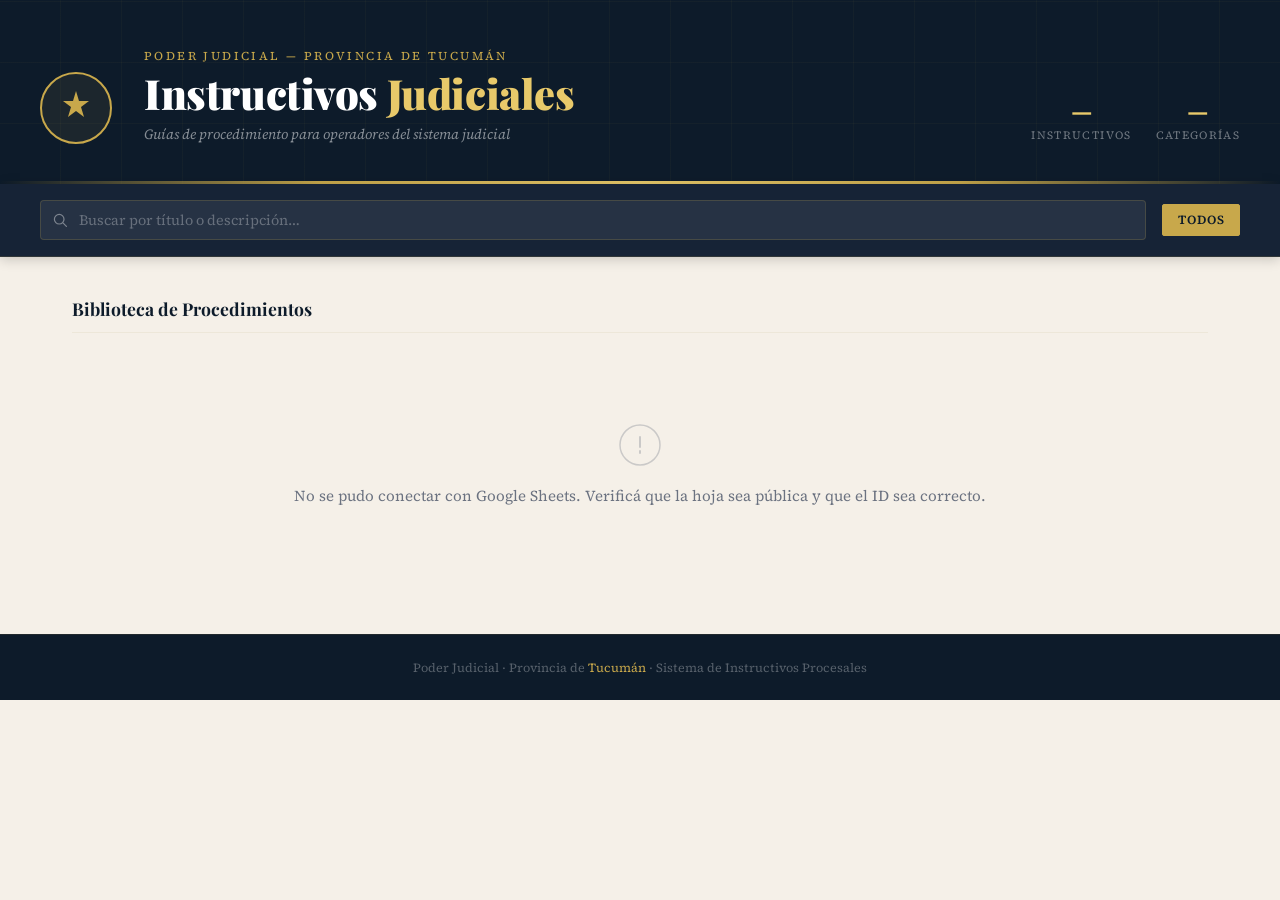
==== index.html @ 32619d35 "Add files via upload" ====
<!DOCTYPE html>
<html lang="es">
<head>
  <meta charset="UTF-8" />
  <meta name="viewport" content="width=device-width, initial-scale=1.0"/>
  <title>Instructivos Judiciales — Tucumán</title>
  <link rel="preconnect" href="https://fonts.googleapis.com">
  <link href="https://fonts.googleapis.com/css2?family=Playfair+Display:wght@700;900&family=Source+Serif+4:ital,opsz,wght@0,8..60,300;0,8..60,400;0,8..60,600;1,8..60,300&display=swap" rel="stylesheet">
  <style>
    /* ═══════════════════════════════════════════
       VARIABLES & RESET
    ═══════════════════════════════════════════ */
    *, *::before, *::after { box-sizing: border-box; margin: 0; padding: 0; }

    :root {
      --navy:    #0d1b2a;
      --navy2:   #162336;
      --navy3:   #1e3050;
      --gold:    #c8a84b;
      --gold2:   #e8c96a;
      --cream:   #f5f0e8;
      --cream2:  #ede7d9;
      --text:    #1a1a2e;
      --muted:   #6b7280;
      --white:   #ffffff;

      --c-judicial: #1a5c8a;
      --c-protocolo: #2d7a4a;
      --c-urgente:  #9b2335;
      --c-admin:    #5a3d8a;
      --c-default:  #4a6080;

      --radius: 4px;
      --shadow: 0 4px 24px rgba(13,27,42,.18);
      --shadow-lg: 0 12px 48px rgba(13,27,42,.30);
    }

    html { scroll-behavior: smooth; }

    body {
      font-family: 'Source Serif 4', Georgia, serif;
      background: var(--cream);
      color: var(--text);
      min-height: 100vh;
      overflow-x: hidden;
    }

    /* ═══════════════════════════════════════════
       HEADER
    ═══════════════════════════════════════════ */
    header {
      background: var(--navy);
      position: relative;
      overflow: hidden;
      padding: 3rem 2rem 2.5rem;
    }

    header::before {
      content: '';
      position: absolute;
      inset: 0;
      background:
        repeating-linear-gradient(
          90deg,
          transparent,
          transparent 60px,
          rgba(200,168,75,.04) 60px,
          rgba(200,168,75,.04) 61px
        ),
        repeating-linear-gradient(
          0deg,
          transparent,
          transparent 60px,
          rgba(200,168,75,.04) 60px,
          rgba(200,168,75,.04) 61px
        );
    }

    header::after {
      content: '';
      position: absolute;
      bottom: 0; left: 0; right: 0;
      height: 3px;
      background: linear-gradient(90deg, transparent, var(--gold), var(--gold2), var(--gold), transparent);
    }

    .header-inner {
      position: relative;
      max-width: 1200px;
      margin: 0 auto;
      display: flex;
      align-items: flex-end;
      gap: 2rem;
      flex-wrap: wrap;
    }

    .header-seal {
      width: 72px; height: 72px;
      border: 2px solid var(--gold);
      border-radius: 50%;
      display: flex; align-items: center; justify-content: center;
      flex-shrink: 0;
      background: rgba(200,168,75,.08);
    }
    .header-seal svg { width: 40px; height: 40px; fill: var(--gold); }

    .header-text { flex: 1; min-width: 240px; }

    .header-eyebrow {
      font-family: 'Source Serif 4', serif;
      font-size: .75rem;
      font-weight: 400;
      letter-spacing: .2em;
      text-transform: uppercase;
      color: var(--gold);
      margin-bottom: .4rem;
    }

    h1 {
      font-family: 'Playfair Display', Georgia, serif;
      font-size: clamp(1.6rem, 4vw, 2.6rem);
      font-weight: 900;
      color: var(--white);
      line-height: 1.1;
      letter-spacing: -.01em;
    }

    h1 span { color: var(--gold2); }

    .header-sub {
      font-size: .88rem;
      color: rgba(255,255,255,.5);
      margin-top: .5rem;
      font-style: italic;
    }

    .header-stats {
      display: flex; gap: 1.5rem; flex-wrap: wrap;
      margin-top: .5rem;
    }

    .stat { text-align: center; }
    .stat-num {
      display: block;
      font-family: 'Playfair Display', serif;
      font-size: 1.5rem;
      font-weight: 700;
      color: var(--gold2);
      line-height: 1;
    }
    .stat-lbl {
      font-size: .7rem;
      letter-spacing: .12em;
      text-transform: uppercase;
      color: rgba(255,255,255,.4);
    }

    /* ═══════════════════════════════════════════
       TOOLBAR
    ═══════════════════════════════════════════ */
    .toolbar {
      background: var(--navy2);
      border-bottom: 1px solid rgba(200,168,75,.15);
      padding: 1rem 2rem;
      position: sticky; top: 0; z-index: 100;
      box-shadow: 0 2px 12px rgba(0,0,0,.2);
    }

    .toolbar-inner {
      max-width: 1200px;
      margin: 0 auto;
      display: flex; gap: 1rem; flex-wrap: wrap; align-items: center;
    }

    .search-wrap {
      position: relative; flex: 1; min-width: 200px;
    }

    .search-wrap input {
      width: 100%;
      background: rgba(255,255,255,.07);
      border: 1px solid rgba(200,168,75,.2);
      border-radius: var(--radius);
      color: var(--white);
      font-family: 'Source Serif 4', serif;
      font-size: .9rem;
      padding: .55rem 1rem .55rem 2.4rem;
      outline: none;
      transition: border-color .2s, background .2s;
    }
    .search-wrap input::placeholder { color: rgba(255,255,255,.3); }
    .search-wrap input:focus {
      border-color: var(--gold);
      background: rgba(255,255,255,.1);
    }

    .search-icon {
      position: absolute; left: .75rem; top: 50%; transform: translateY(-50%);
      width: 16px; height: 16px; opacity: .4;
    }

    .filters { display: flex; gap: .5rem; flex-wrap: wrap; }

    .filter-btn {
      padding: .4rem .9rem;
      border-radius: 2px;
      border: 1px solid rgba(200,168,75,.25);
      background: transparent;
      color: rgba(255,255,255,.55);
      font-family: 'Source Serif 4', serif;
      font-size: .78rem;
      letter-spacing: .08em;
      text-transform: uppercase;
      cursor: pointer;
      transition: all .2s;
    }
    .filter-btn:hover { border-color: var(--gold); color: var(--gold); }
    .filter-btn.active {
      background: var(--gold);
      border-color: var(--gold);
      color: var(--navy);
      font-weight: 600;
    }

    /* ═══════════════════════════════════════════
       MAIN GRID
    ═══════════════════════════════════════════ */
    main {
      max-width: 1200px;
      margin: 0 auto;
      padding: 2.5rem 2rem 4rem;
    }

    .section-header {
      display: flex; align-items: baseline; gap: 1rem;
      margin-bottom: 1.5rem;
      padding-bottom: .75rem;
      border-bottom: 1px solid var(--cream2);
    }

    .section-title {
      font-family: 'Playfair Display', serif;
      font-size: 1.1rem;
      font-weight: 700;
      color: var(--navy);
    }

    .result-count {
      font-size: .8rem;
      color: var(--muted);
      font-style: italic;
    }

    .cards-grid {
      display: grid;
      grid-template-columns: repeat(auto-fill, minmax(300px, 1fr));
      gap: 1.25rem;
    }

    /* ═══════════════════════════════════════════
       CARD
    ═══════════════════════════════════════════ */
    .card {
      background: var(--white);
      border-radius: var(--radius);
      border: 1px solid rgba(0,0,0,.07);
      box-shadow: 0 2px 8px rgba(0,0,0,.05);
      display: flex; flex-direction: column;
      cursor: pointer;
      transition: transform .22s ease, box-shadow .22s ease, border-color .22s;
      animation: cardIn .4s ease both;
      position: relative;
      overflow: hidden;
    }

    .card::before {
      content: '';
      position: absolute;
      top: 0; left: 0; right: 0;
      height: 3px;
      background: var(--cat-color, var(--c-default));
      transform: scaleX(0);
      transform-origin: left;
      transition: transform .3s ease;
    }

    .card:hover { transform: translateY(-3px); box-shadow: var(--shadow); border-color: rgba(0,0,0,.12); }
    .card:hover::before { transform: scaleX(1); }

    @keyframes cardIn {
      from { opacity: 0; transform: translateY(12px); }
      to   { opacity: 1; transform: translateY(0); }
    }

    .card-top {
      padding: 1.25rem 1.25rem .75rem;
      flex: 1;
    }

    .card-meta {
      display: flex; align-items: center; justify-content: space-between;
      margin-bottom: .75rem;
    }

    .badge {
      display: inline-block;
      padding: .2rem .6rem;
      border-radius: 2px;
      font-size: .68rem;
      font-weight: 600;
      letter-spacing: .1em;
      text-transform: uppercase;
      background: var(--cat-color, var(--c-default));
      color: #fff;
    }

    .card-date {
      font-size: .72rem;
      color: var(--muted);
    }

    .card-title {
      font-family: 'Playfair Display', serif;
      font-size: 1.05rem;
      font-weight: 700;
      color: var(--navy);
      line-height: 1.3;
      margin-bottom: .6rem;
    }

    .card-desc {
      font-size: .85rem;
      color: #555;
      line-height: 1.55;
    }

    .card-footer {
      padding: .8rem 1.25rem;
      border-top: 1px solid var(--cream2);
      display: flex; align-items: center; justify-content: space-between;
    }

    .card-cta {
      font-size: .78rem;
      font-weight: 600;
      letter-spacing: .05em;
      color: var(--cat-color, var(--c-default));
      display: flex; align-items: center; gap: .35rem;
    }

    .card-cta svg { width: 13px; height: 13px; transition: transform .2s; }
    .card:hover .card-cta svg { transform: translateX(3px); }

    /* ═══════════════════════════════════════════
       MODAL
    ═══════════════════════════════════════════ */
    .modal-overlay {
      position: fixed; inset: 0; z-index: 1000;
      background: rgba(10,18,28,.75);
      backdrop-filter: blur(4px);
      display: flex; align-items: center; justify-content: center;
      padding: 1rem;
      opacity: 0; pointer-events: none;
      transition: opacity .25s;
    }

    .modal-overlay.open { opacity: 1; pointer-events: all; }

    .modal {
      background: var(--white);
      border-radius: var(--radius);
      max-width: 740px; width: 100%;
      max-height: 90vh;
      display: flex; flex-direction: column;
      box-shadow: var(--shadow-lg);
      transform: translateY(20px) scale(.97);
      transition: transform .3s ease;
      overflow: hidden;
    }

    .modal-overlay.open .modal { transform: translateY(0) scale(1); }

    .modal-header {
      background: var(--navy);
      padding: 1.5rem 1.75rem 1.25rem;
      position: relative;
    }

    .modal-header::after {
      content: '';
      position: absolute;
      bottom: 0; left: 0; right: 0; height: 2px;
      background: linear-gradient(90deg, var(--cat-color, var(--gold)) 0%, transparent 100%);
    }

    .modal-eyebrow {
      display: flex; align-items: center; gap: .75rem; margin-bottom: .7rem;
    }

    .modal-title {
      font-family: 'Playfair Display', serif;
      font-size: clamp(1.1rem, 3vw, 1.5rem);
      font-weight: 900;
      color: var(--white);
      line-height: 1.2;
    }

    .modal-desc {
      font-size: .88rem;
      color: rgba(255,255,255,.6);
      margin-top: .4rem;
      font-style: italic;
    }

    .modal-date-header {
      font-size: .75rem;
      color: rgba(255,255,255,.35);
      margin-top: .5rem;
    }

    .modal-close {
      position: absolute; top: 1rem; right: 1.25rem;
      width: 32px; height: 32px;
      background: rgba(255,255,255,.08);
      border: 1px solid rgba(255,255,255,.15);
      border-radius: 50%;
      cursor: pointer;
      display: flex; align-items: center; justify-content: center;
      color: rgba(255,255,255,.6);
      transition: all .2s;
    }
    .modal-close:hover { background: rgba(255,255,255,.18); color: #fff; }
    .modal-close svg { width: 16px; height: 16px; }

    .modal-body {
      padding: 1.75rem;
      overflow-y: auto;
      flex: 1;
    }

    .manual-label {
      font-size: .72rem;
      letter-spacing: .18em;
      text-transform: uppercase;
      color: var(--muted);
      margin-bottom: 1.25rem;
      display: flex; align-items: center; gap: .5rem;
    }

    .manual-label::after {
      content: '';
      flex: 1; height: 1px;
      background: var(--cream2);
    }

    .manual-content {
      font-size: .92rem;
      line-height: 1.8;
      color: #2a2a2a;
    }

    .manual-content b {
      font-weight: 700;
      color: var(--navy);
      display: inline-block;
      min-width: 70px;
    }

    /* ═══════════════════════════════════════════
       STATES
    ═══════════════════════════════════════════ */
    .state-box {
      text-align: center;
      padding: 4rem 2rem;
      color: var(--muted);
    }

    .state-box svg {
      width: 48px; height: 48px;
      opacity: .3;
      margin-bottom: 1rem;
      display: block;
      margin-inline: auto;
    }

    .state-box p { font-size: .95rem; }

    .loader {
      display: flex; align-items: center; justify-content: center; gap: .75rem;
      padding: 4rem; color: var(--muted); font-style: italic;
    }

    .spinner {
      width: 24px; height: 24px;
      border: 2px solid var(--cream2);
      border-top-color: var(--gold);
      border-radius: 50%;
      animation: spin .7s linear infinite;
    }

    @keyframes spin { to { transform: rotate(360deg); } }

    /* Config banner */
    .config-banner {
      background: #fdf3cd;
      border: 1px solid #f0c040;
      border-radius: var(--radius);
      padding: 1rem 1.5rem;
      margin-bottom: 1.5rem;
      font-size: .88rem;
      line-height: 1.6;
    }
    .config-banner strong { color: #7a5200; }
    .config-banner code {
      background: rgba(0,0,0,.06);
      padding: .1rem .4rem;
      border-radius: 3px;
      font-family: monospace;
      font-size: .83rem;
    }

    /* ═══════════════════════════════════════════
       FOOTER
    ═══════════════════════════════════════════ */
    footer {
      background: var(--navy);
      padding: 1.5rem 2rem;
      text-align: center;
      font-size: .78rem;
      color: rgba(255,255,255,.3);
      border-top: 1px solid rgba(200,168,75,.1);
    }

    footer span { color: var(--gold); }

    /* ═══════════════════════════════════════════
       RESPONSIVE
    ═══════════════════════════════════════════ */
    @media (max-width: 600px) {
      .cards-grid { grid-template-columns: 1fr; }
      .header-seal { width: 52px; height: 52px; }
      .header-stats { gap: 1rem; }
    }
  </style>
</head>
<body>

<!-- ── HEADER ── -->
<header>
  <div class="header-inner">
    <div class="header-seal">
      <svg viewBox="0 0 40 40" xmlns="http://www.w3.org/2000/svg">
        <path d="M20 3 L23 13 L33 13 L25 19 L28 29 L20 23 L12 29 L15 19 L7 13 L17 13 Z"/>
        <circle cx="20" cy="20" r="17" fill="none" stroke-width="1.5"/>
      </svg>
    </div>
    <div class="header-text">
      <div class="header-eyebrow">Poder Judicial — Provincia de Tucumán</div>
      <h1>Instructivos <span>Judiciales</span></h1>
      <div class="header-sub">Guías de procedimiento para operadores del sistema judicial</div>
    </div>
    <div class="header-stats">
      <div class="stat">
        <span class="stat-num" id="stat-total">—</span>
        <span class="stat-lbl">Instructivos</span>
      </div>
      <div class="stat">
        <span class="stat-num" id="stat-cats">—</span>
        <span class="stat-lbl">Categorías</span>
      </div>
    </div>
  </div>
</header>

<!-- ── TOOLBAR ── -->
<div class="toolbar">
  <div class="toolbar-inner">
    <div class="search-wrap">
      <svg class="search-icon" viewBox="0 0 20 20" fill="none" xmlns="http://www.w3.org/2000/svg">
        <circle cx="9" cy="9" r="6" stroke="white" stroke-width="1.5"/>
        <path d="M14 14L18 18" stroke="white" stroke-width="1.5" stroke-linecap="round"/>
      </svg>
      <input id="search-input" type="text" placeholder="Buscar por título o descripción…" autocomplete="off"/>
    </div>
    <div class="filters" id="filters">
      <button class="filter-btn active" data-cat="TODOS">Todos</button>
    </div>
  </div>
</div>

<!-- ── MAIN ── -->
<main>
  <!-- Config notice (hidden once sheet ID is set) -->
  <div class="config-banner" id="config-banner">
    <strong>⚙ Configuración requerida:</strong> Abrí este archivo en un editor y reemplazá
    <code>TU_SHEET_ID_AQUI</code> en la variable <code>SHEET_ID</code> con el ID de tu Google Sheet.
    Luego publicá la hoja: <em>Archivo → Compartir → Publicar en la web → CSV</em>.
    <br><small>Formato de columnas esperado: <strong>Título | Descripción | Categoría | Manual Detallado | Fecha</strong></small>
  </div>

  <div class="section-header">
    <span class="section-title">Biblioteca de Procedimientos</span>
    <span class="result-count" id="result-count"></span>
  </div>

  <div id="cards-container" class="cards-grid">
    <div class="loader"><div class="spinner"></div>Cargando instructivos…</div>
  </div>
</main>

<!-- ── MODAL ── -->
<div class="modal-overlay" id="modal-overlay" role="dialog" aria-modal="true">
  <div class="modal" id="modal">
    <div class="modal-header" id="modal-header">
      <button class="modal-close" id="modal-close" aria-label="Cerrar">
        <svg viewBox="0 0 20 20" fill="currentColor"><path d="M6 6l8 8M14 6l-8 8" stroke="currentColor" stroke-width="1.8" stroke-linecap="round"/></svg>
      </button>
      <div class="modal-eyebrow">
        <span class="badge" id="modal-badge">—</span>
        <span class="modal-date-header" id="modal-date">—</span>
      </div>
      <div class="modal-title" id="modal-title">—</div>
      <div class="modal-desc" id="modal-desc">—</div>
    </div>
    <div class="modal-body">
      <div class="manual-label">Manual de Procedimiento</div>
      <div class="manual-content" id="modal-manual"></div>
    </div>
  </div>
</div>

<!-- ── FOOTER ── -->
<footer>
  Poder Judicial · Provincia de <span>Tucumán</span> · Sistema de Instructivos Procesales
</footer>

<script>
/* ══════════════════════════════════════════════════
   CONFIGURACIÓN — editá solo esta sección
══════════════════════════════════════════════════ */
const CSV_URL = 'https://docs.google.com/spreadsheets/d/e/2PACX-1vQzTpZAzRz0WifSC1qi9FOLTtMlDfcyuG0H6uVZ6_rAkDK3yxzlo_AJbO4jTKoD1aPFYxrlFwynmy5z/pub?output=csv';
/* ══════════════════════════════════════════════════ */

const CAT_COLORS = {
  JUDICIAL:   'var(--c-judicial)',
  PROTOCOLO:  'var(--c-protocolo)',
  URGENTE:    'var(--c-urgente)',
  ADMIN:      'var(--c-admin)',
};

let allData = [];
let activeFilter = 'TODOS';

/* ── Parse CSV ── */
function parseCSV(text) {
  const rows = [];
  const lines = text.split('\n');
  for (const line of lines) {
    if (!line.trim()) continue;
    const cols = [];
    let cur = '', inQuote = false;
    for (let i = 0; i < line.length; i++) {
      const ch = line[i];
      if (ch === '"') {
        if (inQuote && line[i+1] === '"') { cur += '"'; i++; }
        else inQuote = !inQuote;
      } else if (ch === ',' && !inQuote) {
        cols.push(cur.trim()); cur = '';
      } else { cur += ch; }
    }
    cols.push(cur.trim());
    rows.push(cols);
  }
  return rows;
}

/* ── Fetch Google Sheets via CSV publicado ── */
async function fetchSheet() {
  // Intentar con proxy CORS, luego directo
  const proxies = [
    `https://corsproxy.io/?url=${encodeURIComponent(CSV_URL)}`,
    `https://api.allorigins.win/raw?url=${encodeURIComponent(CSV_URL)}`,
    CSV_URL
  ];

  for (const url of proxies) {
    try {
      const res = await fetch(url);
      if (!res.ok) continue;
      const text = await res.text();
      if (!text || text.length < 10) continue;
      const rows = parseCSV(text);
      if (rows.length < 2) continue;
      return rows.slice(1).map(cols => {
        const val = (i) => (cols[i] || '').trim();
        return {
          titulo: val(0),
          desc:   val(1),
          cat:    val(2).toUpperCase(),
          manual: val(3),
          fecha:  val(4),
        };
      }).filter(r => r.titulo);
    } catch (err) {
      console.warn('Proxy falló, intentando siguiente...', url);
    }
  }

  console.error('Error al cargar datos: todos los proxies fallaron');
  return null;
}

/* ── Build category filter buttons ── */
function buildFilters(data) {
  const cats = ['TODOS', ...new Set(data.map(r => r.cat).filter(Boolean).sort())];
  const container = document.getElementById('filters');
  container.innerHTML = '';
  cats.forEach(cat => {
    const btn = document.createElement('button');
    btn.className = 'filter-btn' + (cat === 'TODOS' ? ' active' : '');
    btn.dataset.cat = cat;
    btn.textContent = cat === 'TODOS' ? 'Todos' : cat;
    if (cat !== 'TODOS' && CAT_COLORS[cat]) {
      btn.style.setProperty('--cat-btn', CAT_COLORS[cat]);
    }
    btn.addEventListener('click', () => setFilter(cat));
    container.appendChild(btn);
  });
  // Stats
  document.getElementById('stat-total').textContent = data.length;
  document.getElementById('stat-cats').textContent  = cats.length - 1;
}

/* ── Filter logic ── */
function setFilter(cat) {
  activeFilter = cat;
  document.querySelectorAll('.filter-btn').forEach(b => b.classList.toggle('active', b.dataset.cat === cat));
  renderCards();
}

/* ── Card rendering ── */
function renderCards() {
  const query = document.getElementById('search-input').value.toLowerCase();
  const container = document.getElementById('cards-container');

  let filtered = allData.filter(r => {
    const matchCat = activeFilter === 'TODOS' || r.cat === activeFilter;
    const matchQ   = !query ||
      r.titulo.toLowerCase().includes(query) ||
      r.desc.toLowerCase().includes(query);
    return matchCat && matchQ;
  });

  document.getElementById('result-count').textContent =
    filtered.length === allData.length
      ? `${allData.length} instructivos`
      : `${filtered.length} de ${allData.length} instructivos`;

  if (!filtered.length) {
    container.innerHTML = `
      <div class="state-box" style="grid-column:1/-1">
        <svg viewBox="0 0 48 48" fill="none"><circle cx="24" cy="24" r="20" stroke="currentColor" stroke-width="1.5"/><path d="M16 24h16M24 16v16" stroke="currentColor" stroke-width="1.5" stroke-linecap="round" transform="rotate(45 24 24)"/></svg>
        <p>No se encontraron instructivos para esta búsqueda.</p>
      </div>`;
    return;
  }

  container.innerHTML = '';
  filtered.forEach((r, i) => {
    const color = CAT_COLORS[r.cat] || 'var(--c-default)';
    const card  = document.createElement('article');
    card.className = 'card';
    card.style.setProperty('--cat-color', color);
    card.style.animationDelay = `${i * 40}ms`;
    card.innerHTML = `
      <div class="card-top">
        <div class="card-meta">
          <span class="badge" style="background:${color}">${r.cat || 'GENERAL'}</span>
          <span class="card-date">${r.fecha || ''}</span>
        </div>
        <div class="card-title">${r.titulo}</div>
        <div class="card-desc">${r.desc}</div>
      </div>
      <div class="card-footer">
        <span class="card-cta" style="color:${color}">
          Ver procedimiento
          <svg viewBox="0 0 16 16" fill="none"><path d="M3 8h10M9 4l4 4-4 4" stroke="currentColor" stroke-width="1.5" stroke-linecap="round" stroke-linejoin="round"/></svg>
        </span>
      </div>`;
    card.addEventListener('click', () => openModal(r));
    container.appendChild(card);
  });
}

/* ── Modal ── */
function openModal(r) {
  const color = CAT_COLORS[r.cat] || 'var(--c-default)';
  document.getElementById('modal-badge').textContent  = r.cat || 'GENERAL';
  document.getElementById('modal-badge').style.background = color;
  document.getElementById('modal-date').textContent   = r.fecha || '';
  document.getElementById('modal-title').textContent  = r.titulo;
  document.getElementById('modal-desc').textContent   = r.desc;
  document.getElementById('modal-manual').innerHTML   = r.manual || '<em>Sin contenido disponible.</em>';
  document.getElementById('modal-header').style.setProperty('--cat-color', color);
  document.getElementById('modal-overlay').classList.add('open');
  document.body.style.overflow = 'hidden';
}

function closeModal() {
  document.getElementById('modal-overlay').classList.remove('open');
  document.body.style.overflow = '';
}

document.getElementById('modal-close').addEventListener('click', closeModal);
document.getElementById('modal-overlay').addEventListener('click', e => {
  if (e.target === document.getElementById('modal-overlay')) closeModal();
});
document.addEventListener('keydown', e => { if (e.key === 'Escape') closeModal(); });

/* ── Search ── */
document.getElementById('search-input').addEventListener('input', renderCards);

/* ── DEMO DATA (se usa cuando SHEET_ID no está configurado) ── */
const DEMO_DATA = [
  {
    titulo: 'Presentación de Escrito Judicial',
    desc: 'Procedimiento para la presentación formal de escritos ante Mesa de Entradas.',
    cat: 'JUDICIAL',
    manual: '<b>Paso 1:</b> Identificar el expediente y juzgado de destino.<br><b>Paso 2:</b> Ingresar a la Mesa de Entradas del fuero correspondiente.<br><b>Paso 3:</b> Presentar el escrito con carátula y copias para cada parte.<br><b>Paso 4:</b> Solicitar sello de recepción con fecha y hora.<br><b>Paso 5:</b> Conservar el cargo sellado como constancia de presentación.<br>',
    fecha: '14/05/2025'
  },
  {
    titulo: 'Protocolo de Notificación Electrónica',
    desc: 'Pasos para notificar a las partes mediante el sistema de notificaciones electrónicas.',
    cat: 'PROTOCOLO',
    manual: '<b>Paso 1:</b> Acceder al Sistema de Gestión Judicial con usuario y contraseña.<br><b>Paso 2:</b> Ubicar el expediente en el módulo de notificaciones.<br><b>Paso 3:</b> Redactar el texto de la cédula electrónica.<br><b>Paso 4:</b> Verificar el domicilio electrónico registrado del destinatario.<br><b>Paso 5:</b> Confirmar el envío y registrar el número de notificación generado.<br>',
    fecha: '10/05/2025'
  },
  {
    titulo: 'Medida Cautelar Urgente',
    desc: 'Trámite para la solicitud de medidas cautelares en casos de urgencia comprobada.',
    cat: 'URGENTE',
    manual: '<b>Paso 1:</b> Acreditar sumariamente la verosimilitud del derecho (fumus boni iuris).<br><b>Paso 2:</b> Demostrar el peligro en la demora (periculum in mora).<br><b>Paso 3:</b> Ofrecer contracautela si el juez lo requiere.<br><b>Paso 4:</b> Presentar el escrito en guardia judicial fuera del horario hábil si corresponde.<br><b>Paso 5:</b> Esperar resolución y notificar de forma inmediata a la parte contraria si el juez lo ordena.<br>',
    fecha: '12/05/2025'
  },
  {
    titulo: 'Pedido de Desglose Documental',
    desc: 'Procedimiento administrativo para retirar documentos originales incorporados al expediente.',
    cat: 'ADMIN',
    manual: '<b>Paso 1:</b> Verificar que el documento a desglosar no sea prueba esencial del proceso.<br><b>Paso 2:</b> Presentar escrito solicitando el desglose con justificación fundada.<br><b>Paso 3:</b> Aguardar resolución judicial autorizando el retiro.<br><b>Paso 4:</b> Sustituir el original por copia certificada con constancia de desglose.<br><b>Paso 5:</b> Firmar el libro de desglose en Mesa de Entradas al momento del retiro.<br>',
    fecha: '08/05/2025'
  },
  {
    titulo: 'Apertura de Etapa Probatoria',
    desc: 'Requisitos y pasos para la apertura formal del período de prueba en juicio ordinario.',
    cat: 'JUDICIAL',
    manual: '<b>Paso 1:</b> Verificar que se hayan trabado todas las relaciones procesales.<br><b>Paso 2:</b> Presentar escrito solicitando apertura a prueba dentro del plazo legal.<br><b>Paso 3:</b> Ofrecer todos los medios probatorios con indicación de pertinencia.<br><b>Paso 4:</b> Aguardar proveído judicial que recepcione la prueba admitida.<br><b>Paso 5:</b> Diligenciar los oficios y cédulas para producción de prueba en el plazo acordado.<br>',
    fecha: '05/05/2025'
  },
  {
    titulo: 'Certificación de Expediente',
    desc: 'Trámite para obtener certificaciones sobre el estado o contenido de expedientes judiciales.',
    cat: 'ADMIN',
    manual: '<b>Paso 1:</b> Presentar escrito solicitando la certificación indicando fojas y datos del expediente.<br><b>Paso 2:</b> Abonar tasa judicial si corresponde según el fuero.<br><b>Paso 3:</b> Aguardar el plazo establecido para confección por parte del actuario.<br><b>Paso 4:</b> Retirar la certificación en Mesa de Entradas firmando el libro de retiro.<br>',
    fecha: '01/05/2025'
  },
];

/* ── Init ── */
async function init() {
  const container = document.getElementById('cards-container');

  // demo disabled

  // Hide config banner once configured
  document.getElementById('config-banner').style.display = 'none';

  const data = await fetchSheet();
  if (!data) {
    container.innerHTML = `
      <div class="state-box" style="grid-column:1/-1">
        <svg viewBox="0 0 48 48" fill="none"><circle cx="24" cy="24" r="20" stroke="currentColor" stroke-width="1.5"/><path d="M24 16v10M24 30v2" stroke="currentColor" stroke-width="2" stroke-linecap="round"/></svg>
        <p>No se pudo conectar con Google Sheets. Verificá que la hoja sea pública y que el ID sea correcto.</p>
      </div>`;
    return;
  }

  allData = data;
  buildFilters(allData);
  renderCards();
}

init();
</script>
</body>
</html>
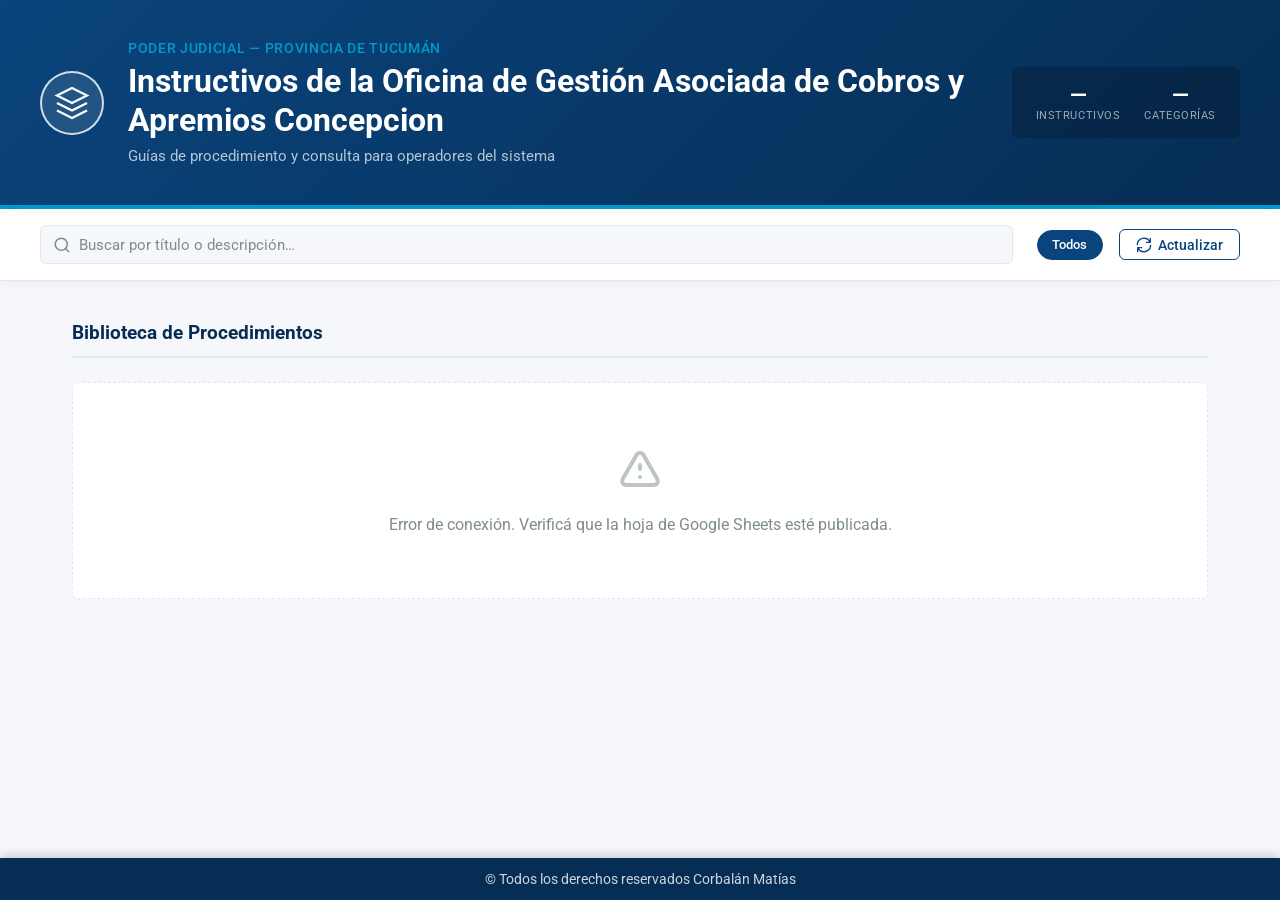
==== commit 561a90da: "Update index.html Nuevo diseño" ====
--- a/index.html
+++ b/index.html
@@ -3,224 +3,212 @@
 <head>
   <meta charset="UTF-8" />
   <meta name="viewport" content="width=device-width, initial-scale=1.0"/>
-  <title>Instructivos Judiciales — Tucumán</title>
+  <title>Instructivos de la Oficina de Gestión Asociada de Cobros y Apremios Concepcion</title>
   <link rel="preconnect" href="https://fonts.googleapis.com">
-  <link href="https://fonts.googleapis.com/css2?family=Playfair+Display:wght@700;900&family=Source+Serif+4:ital,opsz,wght@0,8..60,300;0,8..60,400;0,8..60,600;1,8..60,300&display=swap" rel="stylesheet">
+  <link href="https://fonts.googleapis.com/css2?family=Roboto:wght@400;500;700;900&display=swap" rel="stylesheet">
   <style>
     /* ═══════════════════════════════════════════
-       VARIABLES & RESET
+       VARIABLES & RESET (ESTILO INSTITUCIONAL)
     ═══════════════════════════════════════════ */
     *, *::before, *::after { box-sizing: border-box; margin: 0; padding: 0; }
 
     :root {
-      --navy:    #0d1b2a;
-      --navy2:   #162336;
-      --navy3:   #1e3050;
-      --gold:    #c8a84b;
-      --gold2:   #e8c96a;
-      --cream:   #f5f0e8;
-      --cream2:  #ede7d9;
-      --text:    #1a1a2e;
-      --muted:   #6b7280;
-      --white:   #ffffff;
-
-      --c-judicial: #1a5c8a;
-      --c-protocolo: #2d7a4a;
-      --c-urgente:  #9b2335;
-      --c-admin:    #5a3d8a;
-      --c-default:  #4a6080;
-
-      --radius: 4px;
-      --shadow: 0 4px 24px rgba(13,27,42,.18);
-      --shadow-lg: 0 12px 48px rgba(13,27,42,.30);
+      --primary:    #0a447c; /* Azul institucional Tucumán */
+      --primary-dark:#062d54;
+      --accent:     #0099cc; /* Celeste de resalte */
+      --bg-body:    #f5f7fa;
+      --surface:    #ffffff;
+      --text:       #2c3e50;
+      --muted:      #7f8c8d;
+      --border:     #e2e8f0;
+
+      --c-judicial: #0d47a1;
+      --c-protocolo: #2e7d32;
+      --c-urgente:  #c62828;
+      --c-admin:    #6a1b9a;
+      --c-default:  #455a64;
+
+      --radius: 6px;
+      --shadow: 0 2px 10px rgba(0,0,0,0.08);
+      --shadow-lg: 0 10px 30px rgba(0,0,0,0.15);
     }
 
     html { scroll-behavior: smooth; }
 
     body {
-      font-family: 'Source Serif 4', Georgia, serif;
-      background: var(--cream);
+      font-family: 'Roboto', Arial, sans-serif;
+      background: var(--bg-body);
       color: var(--text);
       min-height: 100vh;
       overflow-x: hidden;
+      padding-bottom: 70px; /* Espacio para el footer fijo */
     }
 
     /* ═══════════════════════════════════════════
        HEADER
     ═══════════════════════════════════════════ */
     header {
-      background: var(--navy);
-      position: relative;
-      overflow: hidden;
-      padding: 3rem 2rem 2.5rem;
-    }
-
-    header::before {
-      content: '';
-      position: absolute;
-      inset: 0;
-      background:
-        repeating-linear-gradient(
-          90deg,
-          transparent,
-          transparent 60px,
-          rgba(200,168,75,.04) 60px,
-          rgba(200,168,75,.04) 61px
-        ),
-        repeating-linear-gradient(
-          0deg,
-          transparent,
-          transparent 60px,
-          rgba(200,168,75,.04) 60px,
-          rgba(200,168,75,.04) 61px
-        );
-    }
-
-    header::after {
-      content: '';
-      position: absolute;
-      bottom: 0; left: 0; right: 0;
-      height: 3px;
-      background: linear-gradient(90deg, transparent, var(--gold), var(--gold2), var(--gold), transparent);
+      background: linear-gradient(135deg, var(--primary) 0%, var(--primary-dark) 100%);
+      border-bottom: 4px solid var(--accent);
+      padding: 2.5rem 2rem;
+      color: #fff;
     }
 
     .header-inner {
-      position: relative;
       max-width: 1200px;
       margin: 0 auto;
       display: flex;
-      align-items: flex-end;
-      gap: 2rem;
+      align-items: center;
+      gap: 1.5rem;
       flex-wrap: wrap;
     }
 
     .header-seal {
-      width: 72px; height: 72px;
-      border: 2px solid var(--gold);
+      width: 64px; height: 64px;
+      border: 2px solid rgba(255,255,255,0.8);
       border-radius: 50%;
       display: flex; align-items: center; justify-content: center;
       flex-shrink: 0;
-      background: rgba(200,168,75,.08);
-    }
-    .header-seal svg { width: 40px; height: 40px; fill: var(--gold); }
-
-    .header-text { flex: 1; min-width: 240px; }
+      background: rgba(255,255,255,0.1);
+    }
+    .header-seal svg { width: 36px; height: 36px; fill: none; stroke: #fff; stroke-width: 1.5; }
+
+    .header-text { flex: 1; min-width: 280px; }
 
     .header-eyebrow {
-      font-family: 'Source Serif 4', serif;
-      font-size: .75rem;
-      font-weight: 400;
-      letter-spacing: .2em;
+      font-size: .85rem;
+      font-weight: 500;
+      letter-spacing: .05em;
       text-transform: uppercase;
-      color: var(--gold);
+      color: var(--accent);
       margin-bottom: .4rem;
     }
 
     h1 {
-      font-family: 'Playfair Display', Georgia, serif;
-      font-size: clamp(1.6rem, 4vw, 2.6rem);
-      font-weight: 900;
-      color: var(--white);
-      line-height: 1.1;
-      letter-spacing: -.01em;
-    }
-
-    h1 span { color: var(--gold2); }
+      font-size: clamp(1.4rem, 3vw, 2rem);
+      font-weight: 700;
+      line-height: 1.2;
+    }
 
     .header-sub {
-      font-size: .88rem;
-      color: rgba(255,255,255,.5);
+      font-size: .95rem;
+      color: rgba(255,255,255,.7);
       margin-top: .5rem;
-      font-style: italic;
     }
 
     .header-stats {
       display: flex; gap: 1.5rem; flex-wrap: wrap;
-      margin-top: .5rem;
+      background: rgba(0,0,0,0.2);
+      padding: 1rem 1.5rem;
+      border-radius: var(--radius);
     }
 
     .stat { text-align: center; }
     .stat-num {
       display: block;
-      font-family: 'Playfair Display', serif;
-      font-size: 1.5rem;
+      font-size: 1.4rem;
       font-weight: 700;
-      color: var(--gold2);
+      color: #fff;
       line-height: 1;
     }
     .stat-lbl {
       font-size: .7rem;
-      letter-spacing: .12em;
+      letter-spacing: .05em;
       text-transform: uppercase;
-      color: rgba(255,255,255,.4);
+      color: rgba(255,255,255,.6);
+      margin-top: 4px;
+      display: block;
     }
 
     /* ═══════════════════════════════════════════
        TOOLBAR
     ═══════════════════════════════════════════ */
     .toolbar {
-      background: var(--navy2);
-      border-bottom: 1px solid rgba(200,168,75,.15);
+      background: var(--surface);
+      border-bottom: 1px solid var(--border);
       padding: 1rem 2rem;
       position: sticky; top: 0; z-index: 100;
-      box-shadow: 0 2px 12px rgba(0,0,0,.2);
+      box-shadow: 0 2px 10px rgba(0,0,0,.05);
     }
 
     .toolbar-inner {
       max-width: 1200px;
       margin: 0 auto;
-      display: flex; gap: 1rem; flex-wrap: wrap; align-items: center;
+      display: flex; gap: 1.5rem; flex-wrap: wrap; align-items: center; justify-content: space-between;
     }
 
     .search-wrap {
-      position: relative; flex: 1; min-width: 200px;
+      position: relative; flex: 1 1 300px;
     }
 
     .search-wrap input {
       width: 100%;
-      background: rgba(255,255,255,.07);
-      border: 1px solid rgba(200,168,75,.2);
+      background: var(--bg-body);
+      border: 1px solid var(--border);
       border-radius: var(--radius);
-      color: var(--white);
-      font-family: 'Source Serif 4', serif;
-      font-size: .9rem;
-      padding: .55rem 1rem .55rem 2.4rem;
+      color: var(--text);
+      font-family: 'Roboto', sans-serif;
+      font-size: .95rem;
+      padding: .6rem 1rem .6rem 2.4rem;
       outline: none;
-      transition: border-color .2s, background .2s;
-    }
-    .search-wrap input::placeholder { color: rgba(255,255,255,.3); }
+      transition: all .2s;
+    }
+    .search-wrap input::placeholder { color: var(--muted); }
     .search-wrap input:focus {
-      border-color: var(--gold);
-      background: rgba(255,255,255,.1);
+      border-color: var(--primary);
+      background: var(--surface);
+      box-shadow: 0 0 0 3px rgba(10, 68, 124, 0.1);
     }
 
     .search-icon {
-      position: absolute; left: .75rem; top: 50%; transform: translateY(-50%);
-      width: 16px; height: 16px; opacity: .4;
+      position: absolute; left: .8rem; top: 50%; transform: translateY(-50%);
+      width: 18px; height: 18px; stroke: var(--muted);
+    }
+
+    .toolbar-actions {
+      display: flex; gap: 1rem; align-items: center; flex-wrap: wrap;
     }
 
     .filters { display: flex; gap: .5rem; flex-wrap: wrap; }
 
     .filter-btn {
       padding: .4rem .9rem;
-      border-radius: 2px;
-      border: 1px solid rgba(200,168,75,.25);
-      background: transparent;
-      color: rgba(255,255,255,.55);
-      font-family: 'Source Serif 4', serif;
-      font-size: .78rem;
-      letter-spacing: .08em;
-      text-transform: uppercase;
+      border-radius: 20px;
+      border: 1px solid var(--border);
+      background: var(--surface);
+      color: var(--muted);
+      font-family: inherit;
+      font-size: .8rem;
+      font-weight: 500;
       cursor: pointer;
       transition: all .2s;
     }
-    .filter-btn:hover { border-color: var(--gold); color: var(--gold); }
+    .filter-btn:hover { border-color: var(--primary); color: var(--primary); }
     .filter-btn.active {
-      background: var(--gold);
-      border-color: var(--gold);
-      color: var(--navy);
-      font-weight: 600;
-    }
+      background: var(--primary);
+      border-color: var(--primary);
+      color: #fff;
+    }
+
+    .btn-update {
+      display: flex; align-items: center; gap: .4rem;
+      background: var(--surface);
+      color: var(--primary);
+      border: 1px solid var(--primary);
+      padding: .4rem 1rem;
+      border-radius: var(--radius);
+      font-family: inherit;
+      font-size: .85rem;
+      font-weight: 500;
+      cursor: pointer;
+      transition: all .2s;
+    }
+    .btn-update:hover {
+      background: var(--primary);
+      color: #fff;
+    }
+    .btn-update svg { width: 16px; height: 16px; stroke-width: 2; stroke: currentColor; fill: none; stroke-linecap: round; stroke-linejoin: round; }
+    .btn-update.updating svg { animation: spin 1s linear infinite; }
 
     /* ═══════════════════════════════════════════
        MAIN GRID
@@ -228,135 +216,124 @@
     main {
       max-width: 1200px;
       margin: 0 auto;
-      padding: 2.5rem 2rem 4rem;
+      padding: 2.5rem 2rem;
     }
 
     .section-header {
-      display: flex; align-items: baseline; gap: 1rem;
+      display: flex; align-items: baseline; justify-content: space-between;
       margin-bottom: 1.5rem;
       padding-bottom: .75rem;
-      border-bottom: 1px solid var(--cream2);
+      border-bottom: 2px solid var(--border);
     }
 
     .section-title {
-      font-family: 'Playfair Display', serif;
-      font-size: 1.1rem;
+      font-size: 1.2rem;
       font-weight: 700;
-      color: var(--navy);
+      color: var(--primary-dark);
     }
 
     .result-count {
-      font-size: .8rem;
+      font-size: .85rem;
       color: var(--muted);
-      font-style: italic;
     }
 
     .cards-grid {
       display: grid;
-      grid-template-columns: repeat(auto-fill, minmax(300px, 1fr));
-      gap: 1.25rem;
+      grid-template-columns: repeat(auto-fill, minmax(320px, 1fr));
+      gap: 1.5rem;
     }
 
     /* ═══════════════════════════════════════════
        CARD
     ═══════════════════════════════════════════ */
     .card {
-      background: var(--white);
+      background: var(--surface);
       border-radius: var(--radius);
-      border: 1px solid rgba(0,0,0,.07);
-      box-shadow: 0 2px 8px rgba(0,0,0,.05);
+      border: 1px solid var(--border);
+      box-shadow: var(--shadow);
       display: flex; flex-direction: column;
       cursor: pointer;
-      transition: transform .22s ease, box-shadow .22s ease, border-color .22s;
+      transition: transform .2s ease, box-shadow .2s ease;
       animation: cardIn .4s ease both;
-      position: relative;
       overflow: hidden;
     }
 
-    .card::before {
-      content: '';
-      position: absolute;
-      top: 0; left: 0; right: 0;
-      height: 3px;
+    .card:hover { transform: translateY(-4px); box-shadow: var(--shadow-lg); }
+
+    .card-top-border {
+      height: 4px;
       background: var(--cat-color, var(--c-default));
-      transform: scaleX(0);
-      transform-origin: left;
-      transition: transform .3s ease;
-    }
-
-    .card:hover { transform: translateY(-3px); box-shadow: var(--shadow); border-color: rgba(0,0,0,.12); }
-    .card:hover::before { transform: scaleX(1); }
+      width: 100%;
+    }
 
     @keyframes cardIn {
       from { opacity: 0; transform: translateY(12px); }
       to   { opacity: 1; transform: translateY(0); }
     }
 
-    .card-top {
-      padding: 1.25rem 1.25rem .75rem;
+    .card-content {
+      padding: 1.5rem;
       flex: 1;
     }
 
     .card-meta {
       display: flex; align-items: center; justify-content: space-between;
-      margin-bottom: .75rem;
+      margin-bottom: 1rem;
     }
 
     .badge {
       display: inline-block;
-      padding: .2rem .6rem;
-      border-radius: 2px;
-      font-size: .68rem;
-      font-weight: 600;
-      letter-spacing: .1em;
-      text-transform: uppercase;
+      padding: .25rem .6rem;
+      border-radius: 4px;
+      font-size: .7rem;
+      font-weight: 700;
+      letter-spacing: .05em;
       background: var(--cat-color, var(--c-default));
       color: #fff;
     }
 
     .card-date {
-      font-size: .72rem;
+      font-size: .8rem;
       color: var(--muted);
     }
 
     .card-title {
-      font-family: 'Playfair Display', serif;
-      font-size: 1.05rem;
+      font-size: 1.1rem;
       font-weight: 700;
-      color: var(--navy);
-      line-height: 1.3;
-      margin-bottom: .6rem;
+      color: var(--text);
+      line-height: 1.4;
+      margin-bottom: .75rem;
     }
 
     .card-desc {
+      font-size: .9rem;
+      color: var(--muted);
+      line-height: 1.5;
+    }
+
+    .card-footer {
+      padding: 1rem 1.5rem;
+      background: rgba(0,0,0,0.02);
+      border-top: 1px solid var(--border);
+      display: flex; align-items: center; justify-content: space-between;
+    }
+
+    .card-cta {
       font-size: .85rem;
-      color: #555;
-      line-height: 1.55;
-    }
-
-    .card-footer {
-      padding: .8rem 1.25rem;
-      border-top: 1px solid var(--cream2);
-      display: flex; align-items: center; justify-content: space-between;
-    }
-
-    .card-cta {
-      font-size: .78rem;
-      font-weight: 600;
-      letter-spacing: .05em;
-      color: var(--cat-color, var(--c-default));
-      display: flex; align-items: center; gap: .35rem;
-    }
-
-    .card-cta svg { width: 13px; height: 13px; transition: transform .2s; }
-    .card:hover .card-cta svg { transform: translateX(3px); }
+      font-weight: 500;
+      color: var(--primary);
+      display: flex; align-items: center; gap: .5rem;
+    }
+
+    .card-cta svg { width: 16px; height: 16px; transition: transform .2s; }
+    .card:hover .card-cta svg { transform: translateX(4px); }
 
     /* ═══════════════════════════════════════════
        MODAL
     ═══════════════════════════════════════════ */
     .modal-overlay {
       position: fixed; inset: 0; z-index: 1000;
-      background: rgba(10,18,28,.75);
+      background: rgba(10,30,50,.8);
       backdrop-filter: blur(4px);
       display: flex; align-items: center; justify-content: center;
       padding: 1rem;
@@ -367,13 +344,13 @@
     .modal-overlay.open { opacity: 1; pointer-events: all; }
 
     .modal {
-      background: var(--white);
+      background: var(--surface);
       border-radius: var(--radius);
-      max-width: 740px; width: 100%;
+      max-width: 800px; width: 100%;
       max-height: 90vh;
       display: flex; flex-direction: column;
       box-shadow: var(--shadow-lg);
-      transform: translateY(20px) scale(.97);
+      transform: translateY(20px) scale(.98);
       transition: transform .3s ease;
       overflow: hidden;
     }
@@ -381,183 +358,133 @@
     .modal-overlay.open .modal { transform: translateY(0) scale(1); }
 
     .modal-header {
-      background: var(--navy);
-      padding: 1.5rem 1.75rem 1.25rem;
+      background: var(--bg-body);
+      border-bottom: 1px solid var(--border);
+      padding: 1.5rem 2rem;
       position: relative;
     }
 
-    .modal-header::after {
-      content: '';
-      position: absolute;
-      bottom: 0; left: 0; right: 0; height: 2px;
-      background: linear-gradient(90deg, var(--cat-color, var(--gold)) 0%, transparent 100%);
-    }
-
     .modal-eyebrow {
-      display: flex; align-items: center; gap: .75rem; margin-bottom: .7rem;
+      display: flex; align-items: center; gap: 1rem; margin-bottom: .75rem;
     }
 
     .modal-title {
-      font-family: 'Playfair Display', serif;
-      font-size: clamp(1.1rem, 3vw, 1.5rem);
-      font-weight: 900;
-      color: var(--white);
-      line-height: 1.2;
+      font-size: 1.4rem;
+      font-weight: 700;
+      color: var(--primary-dark);
+      line-height: 1.3;
     }
 
     .modal-desc {
-      font-size: .88rem;
-      color: rgba(255,255,255,.6);
-      margin-top: .4rem;
-      font-style: italic;
+      font-size: .95rem;
+      color: var(--muted);
+      margin-top: .5rem;
     }
 
     .modal-date-header {
-      font-size: .75rem;
-      color: rgba(255,255,255,.35);
-      margin-top: .5rem;
+      font-size: .85rem;
+      color: var(--muted);
     }
 
     .modal-close {
-      position: absolute; top: 1rem; right: 1.25rem;
+      position: absolute; top: 1.5rem; right: 1.5rem;
       width: 32px; height: 32px;
-      background: rgba(255,255,255,.08);
-      border: 1px solid rgba(255,255,255,.15);
-      border-radius: 50%;
+      background: transparent;
+      border: none;
       cursor: pointer;
       display: flex; align-items: center; justify-content: center;
-      color: rgba(255,255,255,.6);
-      transition: all .2s;
-    }
-    .modal-close:hover { background: rgba(255,255,255,.18); color: #fff; }
-    .modal-close svg { width: 16px; height: 16px; }
+      color: var(--muted);
+      transition: color .2s;
+    }
+    .modal-close:hover { color: var(--primary-dark); }
+    .modal-close svg { width: 24px; height: 24px; }
 
     .modal-body {
-      padding: 1.75rem;
+      padding: 2rem;
       overflow-y: auto;
       flex: 1;
     }
 
     .manual-label {
-      font-size: .72rem;
-      letter-spacing: .18em;
+      font-size: .85rem;
+      font-weight: 700;
       text-transform: uppercase;
-      color: var(--muted);
-      margin-bottom: 1.25rem;
-      display: flex; align-items: center; gap: .5rem;
-    }
-
-    .manual-label::after {
-      content: '';
-      flex: 1; height: 1px;
-      background: var(--cream2);
+      color: var(--primary);
+      margin-bottom: 1.5rem;
+      padding-bottom: .5rem;
+      border-bottom: 2px solid var(--border);
     }
 
     .manual-content {
-      font-size: .92rem;
-      line-height: 1.8;
-      color: #2a2a2a;
+      font-size: 1rem;
+      line-height: 1.7;
+      color: var(--text);
     }
 
     .manual-content b {
-      font-weight: 700;
-      color: var(--navy);
+      color: var(--primary-dark);
       display: inline-block;
-      min-width: 70px;
+      margin-right: .25rem;
     }
 
     /* ═══════════════════════════════════════════
-       STATES
+       ESTADOS Y FOOTER
     ═══════════════════════════════════════════ */
     .state-box {
-      text-align: center;
-      padding: 4rem 2rem;
-      color: var(--muted);
-    }
-
-    .state-box svg {
-      width: 48px; height: 48px;
-      opacity: .3;
-      margin-bottom: 1rem;
-      display: block;
-      margin-inline: auto;
-    }
-
-    .state-box p { font-size: .95rem; }
+      text-align: center; padding: 4rem 2rem; color: var(--muted);
+      background: var(--surface); border-radius: var(--radius); border: 1px dashed var(--border);
+    }
+    .state-box svg { width: 48px; height: 48px; stroke: currentColor; opacity: .5; margin-bottom: 1rem; }
 
     .loader {
-      display: flex; align-items: center; justify-content: center; gap: .75rem;
-      padding: 4rem; color: var(--muted); font-style: italic;
+      display: flex; align-items: center; justify-content: center; gap: 1rem;
+      padding: 4rem; color: var(--muted); grid-column: 1 / -1;
     }
 
     .spinner {
       width: 24px; height: 24px;
-      border: 2px solid var(--cream2);
-      border-top-color: var(--gold);
+      border: 3px solid var(--border);
+      border-top-color: var(--primary);
       border-radius: 50%;
-      animation: spin .7s linear infinite;
+      animation: spin .8s linear infinite;
     }
 
     @keyframes spin { to { transform: rotate(360deg); } }
 
-    /* Config banner */
-    .config-banner {
-      background: #fdf3cd;
-      border: 1px solid #f0c040;
-      border-radius: var(--radius);
-      padding: 1rem 1.5rem;
-      margin-bottom: 1.5rem;
-      font-size: .88rem;
-      line-height: 1.6;
-    }
-    .config-banner strong { color: #7a5200; }
-    .config-banner code {
-      background: rgba(0,0,0,.06);
-      padding: .1rem .4rem;
-      border-radius: 3px;
-      font-family: monospace;
-      font-size: .83rem;
-    }
-
-    /* ═══════════════════════════════════════════
-       FOOTER
-    ═══════════════════════════════════════════ */
+    /* Footer Fijo */
     footer {
-      background: var(--navy);
-      padding: 1.5rem 2rem;
+      position: fixed;
+      bottom: 0; left: 0; width: 100%;
+      background: var(--primary-dark);
+      padding: .8rem 2rem;
       text-align: center;
-      font-size: .78rem;
-      color: rgba(255,255,255,.3);
-      border-top: 1px solid rgba(200,168,75,.1);
-    }
-
-    footer span { color: var(--gold); }
-
-    /* ═══════════════════════════════════════════
-       RESPONSIVE
-    ═══════════════════════════════════════════ */
-    @media (max-width: 600px) {
-      .cards-grid { grid-template-columns: 1fr; }
-      .header-seal { width: 52px; height: 52px; }
-      .header-stats { gap: 1rem; }
+      font-size: .85rem;
+      color: rgba(255,255,255,.8);
+      z-index: 999;
+      box-shadow: 0 -2px 10px rgba(0,0,0,.2);
+    }
+
+    @media (max-width: 768px) {
+      .header-inner { flex-direction: column; align-items: flex-start; }
+      .header-stats { width: 100%; justify-content: space-around; }
+      .search-wrap { flex: 1 1 100%; }
+      .toolbar-actions { width: 100%; justify-content: space-between; }
     }
   </style>
 </head>
 <body>
 
-<!-- ── HEADER ── -->
 <header>
   <div class="header-inner">
     <div class="header-seal">
-      <svg viewBox="0 0 40 40" xmlns="http://www.w3.org/2000/svg">
-        <path d="M20 3 L23 13 L33 13 L25 19 L28 29 L20 23 L12 29 L15 19 L7 13 L17 13 Z"/>
-        <circle cx="20" cy="20" r="17" fill="none" stroke-width="1.5"/>
+      <svg viewBox="0 0 24 24">
+        <path d="M12 2L2 7l10 5 10-5-10-5zM2 17l10 5 10-5M2 12l10 5 10-5"/>
       </svg>
     </div>
     <div class="header-text">
       <div class="header-eyebrow">Poder Judicial — Provincia de Tucumán</div>
-      <h1>Instructivos <span>Judiciales</span></h1>
-      <div class="header-sub">Guías de procedimiento para operadores del sistema judicial</div>
+      <h1>Instructivos de la Oficina de Gestión Asociada de Cobros y Apremios Concepcion</h1>
+      <div class="header-sub">Guías de procedimiento y consulta para operadores del sistema</div>
     </div>
     <div class="header-stats">
       <div class="stat">
@@ -572,32 +499,25 @@
   </div>
 </header>
 
-<!-- ── TOOLBAR ── -->
 <div class="toolbar">
   <div class="toolbar-inner">
     <div class="search-wrap">
-      <svg class="search-icon" viewBox="0 0 20 20" fill="none" xmlns="http://www.w3.org/2000/svg">
-        <circle cx="9" cy="9" r="6" stroke="white" stroke-width="1.5"/>
-        <path d="M14 14L18 18" stroke="white" stroke-width="1.5" stroke-linecap="round"/>
-      </svg>
+      <svg class="search-icon" viewBox="0 0 24 24" fill="none"><circle cx="11" cy="11" r="8" stroke-width="2"/><path d="M21 21l-4.35-4.35" stroke-width="2" stroke-linecap="round"/></svg>
       <input id="search-input" type="text" placeholder="Buscar por título o descripción…" autocomplete="off"/>
     </div>
-    <div class="filters" id="filters">
-      <button class="filter-btn active" data-cat="TODOS">Todos</button>
+    <div class="toolbar-actions">
+      <div class="filters" id="filters">
+        <button class="filter-btn active" data-cat="TODOS">Todos</button>
+      </div>
+      <button class="btn-update" id="btn-update" title="Forzar actualización de datos">
+        <svg viewBox="0 0 24 24"><path d="M21.5 2v6h-6M2.5 22v-6h6M2 11.5a10 10 0 0 1 18.8-4.3M22 12.5a10 10 0 0 1-18.8 4.2"/></svg>
+        Actualizar
+      </button>
     </div>
   </div>
 </div>
 
-<!-- ── MAIN ── -->
 <main>
-  <!-- Config notice (hidden once sheet ID is set) -->
-  <div class="config-banner" id="config-banner">
-    <strong>⚙ Configuración requerida:</strong> Abrí este archivo en un editor y reemplazá
-    <code>TU_SHEET_ID_AQUI</code> en la variable <code>SHEET_ID</code> con el ID de tu Google Sheet.
-    Luego publicá la hoja: <em>Archivo → Compartir → Publicar en la web → CSV</em>.
-    <br><small>Formato de columnas esperado: <strong>Título | Descripción | Categoría | Manual Detallado | Fecha</strong></small>
-  </div>
-
   <div class="section-header">
     <span class="section-title">Biblioteca de Procedimientos</span>
     <span class="result-count" id="result-count"></span>
@@ -608,12 +528,11 @@
   </div>
 </main>
 
-<!-- ── MODAL ── -->
 <div class="modal-overlay" id="modal-overlay" role="dialog" aria-modal="true">
   <div class="modal" id="modal">
     <div class="modal-header" id="modal-header">
       <button class="modal-close" id="modal-close" aria-label="Cerrar">
-        <svg viewBox="0 0 20 20" fill="currentColor"><path d="M6 6l8 8M14 6l-8 8" stroke="currentColor" stroke-width="1.8" stroke-linecap="round"/></svg>
+        <svg viewBox="0 0 24 24" fill="none"><path d="M18 6L6 18M6 6l12 12" stroke="currentColor" stroke-width="2" stroke-linecap="round"/></svg>
       </button>
       <div class="modal-eyebrow">
         <span class="badge" id="modal-badge">—</span>
@@ -623,23 +542,21 @@
       <div class="modal-desc" id="modal-desc">—</div>
     </div>
     <div class="modal-body">
-      <div class="manual-label">Manual de Procedimiento</div>
+      <div class="manual-label">Detalle del Procedimiento</div>
       <div class="manual-content" id="modal-manual"></div>
     </div>
   </div>
 </div>
 
-<!-- ── FOOTER ── -->
 <footer>
-  Poder Judicial · Provincia de <span>Tucumán</span> · Sistema de Instructivos Procesales
+  © Todos los derechos reservados Corbalán Matías
 </footer>
 
 <script>
 /* ══════════════════════════════════════════════════
-   CONFIGURACIÓN — editá solo esta sección
+   CONFIGURACIÓN CSV
 ══════════════════════════════════════════════════ */
 const CSV_URL = 'https://docs.google.com/spreadsheets/d/e/2PACX-1vQzTpZAzRz0WifSC1qi9FOLTtMlDfcyuG0H6uVZ6_rAkDK3yxzlo_AJbO4jTKoD1aPFYxrlFwynmy5z/pub?output=csv';
-/* ══════════════════════════════════════════════════ */
 
 const CAT_COLORS = {
   JUDICIAL:   'var(--c-judicial)',
@@ -650,6 +567,7 @@
 
 let allData = [];
 let activeFilter = 'TODOS';
+let updateTimer = null;
 
 /* ── Parse CSV ── */
 function parseCSV(text) {
@@ -674,9 +592,8 @@
   return rows;
 }
 
-/* ── Fetch Google Sheets via CSV publicado ── */
+/* ── Fetch Google Sheets via CSV ── */
 async function fetchSheet() {
-  // Intentar con proxy CORS, luego directo
   const proxies = [
     `https://corsproxy.io/?url=${encodeURIComponent(CSV_URL)}`,
     `https://api.allorigins.win/raw?url=${encodeURIComponent(CSV_URL)}`,
@@ -705,12 +622,10 @@
       console.warn('Proxy falló, intentando siguiente...', url);
     }
   }
-
-  console.error('Error al cargar datos: todos los proxies fallaron');
   return null;
 }
 
-/* ── Build category filter buttons ── */
+/* ── Construir Filtros ── */
 function buildFilters(data) {
   const cats = ['TODOS', ...new Set(data.map(r => r.cat).filter(Boolean).sort())];
   const container = document.getElementById('filters');
@@ -720,46 +635,41 @@
     btn.className = 'filter-btn' + (cat === 'TODOS' ? ' active' : '');
     btn.dataset.cat = cat;
     btn.textContent = cat === 'TODOS' ? 'Todos' : cat;
-    if (cat !== 'TODOS' && CAT_COLORS[cat]) {
-      btn.style.setProperty('--cat-btn', CAT_COLORS[cat]);
-    }
     btn.addEventListener('click', () => setFilter(cat));
     container.appendChild(btn);
   });
-  // Stats
+  
   document.getElementById('stat-total').textContent = data.length;
   document.getElementById('stat-cats').textContent  = cats.length - 1;
 }
 
-/* ── Filter logic ── */
+/* ── Filtros Lógica ── */
 function setFilter(cat) {
   activeFilter = cat;
   document.querySelectorAll('.filter-btn').forEach(b => b.classList.toggle('active', b.dataset.cat === cat));
   renderCards();
 }
 
-/* ── Card rendering ── */
+/* ── Renderizado de Tarjetas ── */
 function renderCards() {
   const query = document.getElementById('search-input').value.toLowerCase();
   const container = document.getElementById('cards-container');
 
   let filtered = allData.filter(r => {
     const matchCat = activeFilter === 'TODOS' || r.cat === activeFilter;
-    const matchQ   = !query ||
-      r.titulo.toLowerCase().includes(query) ||
-      r.desc.toLowerCase().includes(query);
+    const matchQ   = !query || r.titulo.toLowerCase().includes(query) || r.desc.toLowerCase().includes(query);
     return matchCat && matchQ;
   });
 
   document.getElementById('result-count').textContent =
     filtered.length === allData.length
-      ? `${allData.length} instructivos`
-      : `${filtered.length} de ${allData.length} instructivos`;
+      ? `${allData.length} instructivos disponibles`
+      : `${filtered.length} resultados`;
 
   if (!filtered.length) {
     container.innerHTML = `
       <div class="state-box" style="grid-column:1/-1">
-        <svg viewBox="0 0 48 48" fill="none"><circle cx="24" cy="24" r="20" stroke="currentColor" stroke-width="1.5"/><path d="M16 24h16M24 16v16" stroke="currentColor" stroke-width="1.5" stroke-linecap="round" transform="rotate(45 24 24)"/></svg>
+        <svg viewBox="0 0 24 24" fill="none"><path d="M21 21l-6-6m2-5a7 7 0 11-14 0 7 7 0 0114 0z" stroke-width="2" stroke-linecap="round"/></svg>
         <p>No se encontraron instructivos para esta búsqueda.</p>
       </div>`;
     return;
@@ -771,9 +681,10 @@
     const card  = document.createElement('article');
     card.className = 'card';
     card.style.setProperty('--cat-color', color);
-    card.style.animationDelay = `${i * 40}ms`;
+    card.style.animationDelay = `${i * 30}ms`;
     card.innerHTML = `
-      <div class="card-top">
+      <div class="card-top-border"></div>
+      <div class="card-content">
         <div class="card-meta">
           <span class="badge" style="background:${color}">${r.cat || 'GENERAL'}</span>
           <span class="card-date">${r.fecha || ''}</span>
@@ -782,9 +693,9 @@
         <div class="card-desc">${r.desc}</div>
       </div>
       <div class="card-footer">
-        <span class="card-cta" style="color:${color}">
-          Ver procedimiento
-          <svg viewBox="0 0 16 16" fill="none"><path d="M3 8h10M9 4l4 4-4 4" stroke="currentColor" stroke-width="1.5" stroke-linecap="round" stroke-linejoin="round"/></svg>
+        <span class="card-cta">
+          Leer más
+          <svg viewBox="0 0 24 24" fill="none"><path d="M5 12h14M12 5l7 7-7 7" stroke="currentColor" stroke-width="2" stroke-linecap="round" stroke-linejoin="round"/></svg>
         </span>
       </div>`;
     card.addEventListener('click', () => openModal(r));
@@ -801,7 +712,6 @@
   document.getElementById('modal-title').textContent  = r.titulo;
   document.getElementById('modal-desc').textContent   = r.desc;
   document.getElementById('modal-manual').innerHTML   = r.manual || '<em>Sin contenido disponible.</em>';
-  document.getElementById('modal-header').style.setProperty('--cat-color', color);
   document.getElementById('modal-overlay').classList.add('open');
   document.body.style.overflow = 'hidden';
 }
@@ -817,80 +727,54 @@
 });
 document.addEventListener('keydown', e => { if (e.key === 'Escape') closeModal(); });
 
-/* ── Search ── */
 document.getElementById('search-input').addEventListener('input', renderCards);
 
-/* ── DEMO DATA (se usa cuando SHEET_ID no está configurado) ── */
-const DEMO_DATA = [
-  {
-    titulo: 'Presentación de Escrito Judicial',
-    desc: 'Procedimiento para la presentación formal de escritos ante Mesa de Entradas.',
-    cat: 'JUDICIAL',
-    manual: '<b>Paso 1:</b> Identificar el expediente y juzgado de destino.<br><b>Paso 2:</b> Ingresar a la Mesa de Entradas del fuero correspondiente.<br><b>Paso 3:</b> Presentar el escrito con carátula y copias para cada parte.<br><b>Paso 4:</b> Solicitar sello de recepción con fecha y hora.<br><b>Paso 5:</b> Conservar el cargo sellado como constancia de presentación.<br>',
-    fecha: '14/05/2025'
-  },
-  {
-    titulo: 'Protocolo de Notificación Electrónica',
-    desc: 'Pasos para notificar a las partes mediante el sistema de notificaciones electrónicas.',
-    cat: 'PROTOCOLO',
-    manual: '<b>Paso 1:</b> Acceder al Sistema de Gestión Judicial con usuario y contraseña.<br><b>Paso 2:</b> Ubicar el expediente en el módulo de notificaciones.<br><b>Paso 3:</b> Redactar el texto de la cédula electrónica.<br><b>Paso 4:</b> Verificar el domicilio electrónico registrado del destinatario.<br><b>Paso 5:</b> Confirmar el envío y registrar el número de notificación generado.<br>',
-    fecha: '10/05/2025'
-  },
-  {
-    titulo: 'Medida Cautelar Urgente',
-    desc: 'Trámite para la solicitud de medidas cautelares en casos de urgencia comprobada.',
-    cat: 'URGENTE',
-    manual: '<b>Paso 1:</b> Acreditar sumariamente la verosimilitud del derecho (fumus boni iuris).<br><b>Paso 2:</b> Demostrar el peligro en la demora (periculum in mora).<br><b>Paso 3:</b> Ofrecer contracautela si el juez lo requiere.<br><b>Paso 4:</b> Presentar el escrito en guardia judicial fuera del horario hábil si corresponde.<br><b>Paso 5:</b> Esperar resolución y notificar de forma inmediata a la parte contraria si el juez lo ordena.<br>',
-    fecha: '12/05/2025'
-  },
-  {
-    titulo: 'Pedido de Desglose Documental',
-    desc: 'Procedimiento administrativo para retirar documentos originales incorporados al expediente.',
-    cat: 'ADMIN',
-    manual: '<b>Paso 1:</b> Verificar que el documento a desglosar no sea prueba esencial del proceso.<br><b>Paso 2:</b> Presentar escrito solicitando el desglose con justificación fundada.<br><b>Paso 3:</b> Aguardar resolución judicial autorizando el retiro.<br><b>Paso 4:</b> Sustituir el original por copia certificada con constancia de desglose.<br><b>Paso 5:</b> Firmar el libro de desglose en Mesa de Entradas al momento del retiro.<br>',
-    fecha: '08/05/2025'
-  },
-  {
-    titulo: 'Apertura de Etapa Probatoria',
-    desc: 'Requisitos y pasos para la apertura formal del período de prueba en juicio ordinario.',
-    cat: 'JUDICIAL',
-    manual: '<b>Paso 1:</b> Verificar que se hayan trabado todas las relaciones procesales.<br><b>Paso 2:</b> Presentar escrito solicitando apertura a prueba dentro del plazo legal.<br><b>Paso 3:</b> Ofrecer todos los medios probatorios con indicación de pertinencia.<br><b>Paso 4:</b> Aguardar proveído judicial que recepcione la prueba admitida.<br><b>Paso 5:</b> Diligenciar los oficios y cédulas para producción de prueba en el plazo acordado.<br>',
-    fecha: '05/05/2025'
-  },
-  {
-    titulo: 'Certificación de Expediente',
-    desc: 'Trámite para obtener certificaciones sobre el estado o contenido de expedientes judiciales.',
-    cat: 'ADMIN',
-    manual: '<b>Paso 1:</b> Presentar escrito solicitando la certificación indicando fojas y datos del expediente.<br><b>Paso 2:</b> Abonar tasa judicial si corresponde según el fuero.<br><b>Paso 3:</b> Aguardar el plazo establecido para confección por parte del actuario.<br><b>Paso 4:</b> Retirar la certificación en Mesa de Entradas firmando el libro de retiro.<br>',
-    fecha: '01/05/2025'
-  },
-];
-
-/* ── Init ── */
-async function init() {
+/* ── Inicialización y Actualización ── */
+async function init(isManual = false) {
   const container = document.getElementById('cards-container');
-
-  // demo disabled
-
-  // Hide config banner once configured
-  document.getElementById('config-banner').style.display = 'none';
+  const btnUpdate = document.getElementById('btn-update');
+
+  if (isManual) {
+    btnUpdate.classList.add('updating');
+    btnUpdate.disabled = true;
+  }
+  
+  if (allData.length === 0) {
+    container.innerHTML = `<div class="loader"><div class="spinner"></div>Conectando con el sistema...</div>`;
+  }
 
   const data = await fetchSheet();
+  
+  if (isManual) {
+    btnUpdate.classList.remove('updating');
+    btnUpdate.disabled = false;
+  }
+
   if (!data) {
-    container.innerHTML = `
-      <div class="state-box" style="grid-column:1/-1">
-        <svg viewBox="0 0 48 48" fill="none"><circle cx="24" cy="24" r="20" stroke="currentColor" stroke-width="1.5"/><path d="M24 16v10M24 30v2" stroke="currentColor" stroke-width="2" stroke-linecap="round"/></svg>
-        <p>No se pudo conectar con Google Sheets. Verificá que la hoja sea pública y que el ID sea correcto.</p>
-      </div>`;
+    if (allData.length === 0) {
+      container.innerHTML = `
+        <div class="state-box" style="grid-column:1/-1">
+          <svg viewBox="0 0 24 24" fill="none"><path d="M12 9v2m0 4h.01m-6.938 4h13.856c1.54 0 2.502-1.667 1.732-3L13.732 4c-.77-1.333-2.694-1.333-3.464 0L3.34 16c-.77 1.333.192 3 1.732 3z" stroke-width="2" stroke-linecap="round"/></svg>
+          <p>Error de conexión. Verificá que la hoja de Google Sheets esté publicada.</p>
+        </div>`;
+    }
     return;
   }
 
   allData = data;
   buildFilters(allData);
   renderCards();
+
+  // Reiniciar el timer cada vez que se hace una carga exitosa para evitar solapamientos
+  if (updateTimer) clearInterval(updateTimer);
+  updateTimer = setInterval(() => init(false), 10 * 60 * 1000); // 10 Minutos
 }
 
-init();
+// Evento del Botón Manual
+document.getElementById('btn-update').addEventListener('click', () => init(true));
+
+// Carga Inicial
+init(false);
 </script>
 </body>
 </html>
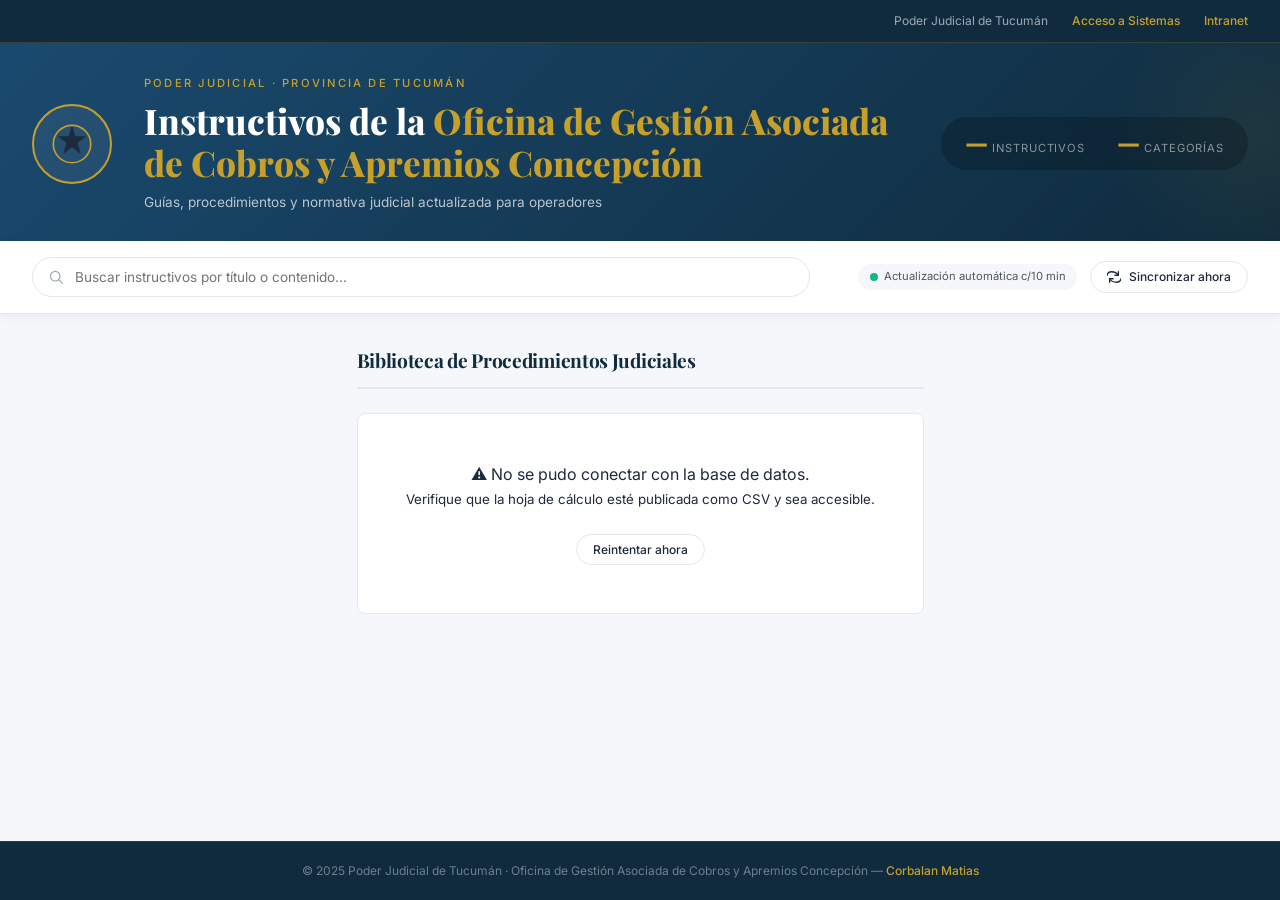
==== commit ac41d251: "Update index.html" ====
--- a/index.html
+++ b/index.html
@@ -3,238 +3,356 @@
 <head>
   <meta charset="UTF-8" />
   <meta name="viewport" content="width=device-width, initial-scale=1.0"/>
-  <title>Instructivos de la Oficina de Gestión Asociada de Cobros y Apremios Concepcion</title>
+  <title>Instructivos — Oficina de Cobros y Apremios Concepción</title>
   <link rel="preconnect" href="https://fonts.googleapis.com">
-  <link href="https://fonts.googleapis.com/css2?family=Roboto:wght@400;500;700;900&display=swap" rel="stylesheet">
+  <link href="https://fonts.googleapis.com/css2?family=Inter:opsz,wght@14..32,300;14..32,400;14..32,500;14..32,600;14..32,700&family=Playfair+Display:wght@700;800;900&display=swap" rel="stylesheet">
   <style>
-    /* ═══════════════════════════════════════════
-       VARIABLES & RESET (ESTILO INSTITUCIONAL)
-    ═══════════════════════════════════════════ */
-    *, *::before, *::after { box-sizing: border-box; margin: 0; padding: 0; }
+    /* ═══════════════════════════════════════════════════════════════════════
+       VARIABLES & RESET — Estilo corporativo Poder Judicial de Tucumán
+    ═══════════════════════════════════════════════════════════════════════ */
+    *, *::before, *::after {
+      box-sizing: border-box;
+      margin: 0;
+      padding: 0;
+    }
 
     :root {
-      --primary:    #0a447c; /* Azul institucional Tucumán */
-      --primary-dark:#062d54;
-      --accent:     #0099cc; /* Celeste de resalte */
-      --bg-body:    #f5f7fa;
-      --surface:    #ffffff;
-      --text:       #2c3e50;
-      --muted:      #7f8c8d;
-      --border:     #e2e8f0;
-
-      --c-judicial: #0d47a1;
-      --c-protocolo: #2e7d32;
-      --c-urgente:  #c62828;
-      --c-admin:    #6a1b9a;
-      --c-default:  #455a64;
-
-      --radius: 6px;
-      --shadow: 0 2px 10px rgba(0,0,0,0.08);
-      --shadow-lg: 0 10px 30px rgba(0,0,0,0.15);
-    }
-
-    html { scroll-behavior: smooth; }
+      --azul-profundo: #0f2b3d;
+      --azul-corporativo: #1a4a6f;
+      --azul-claro: #eef3fa;
+      --dorado: #c7a02b;
+      --dorado-hover: #dbb84a;
+      --gris-fondo: #f5f7fa;
+      --gris-borde: #e2e8f0;
+      --texto-oscuro: #1e293b;
+      --texto-gris: #4b5563;
+      --blanco: #ffffff;
+      --sombra: 0 4px 12px rgba(0, 0, 0, 0.05);
+      --sombra-hover: 0 8px 24px rgba(0, 0, 0, 0.08);
+      --radio: 8px;
+    }
 
     body {
-      font-family: 'Roboto', Arial, sans-serif;
-      background: var(--bg-body);
-      color: var(--text);
+      font-family: 'Inter', -apple-system, BlinkMacSystemFont, 'Segoe UI', sans-serif;
+      background: var(--gris-fondo);
+      color: var(--texto-oscuro);
       min-height: 100vh;
-      overflow-x: hidden;
-      padding-bottom: 70px; /* Espacio para el footer fijo */
-    }
-
-    /* ═══════════════════════════════════════════
-       HEADER
-    ═══════════════════════════════════════════ */
+      display: flex;
+      flex-direction: column;
+      line-height: 1.5;
+    }
+
+    /* ═══════════════════════════════════════════════════════════════════════
+       HEADER — Inspiración Poder Judicial
+    ═══════════════════════════════════════════════════════════════════════ */
+    .top-banner {
+      background: var(--azul-profundo);
+      padding: 0.75rem 2rem;
+      border-bottom: 1px solid rgba(199, 160, 43, 0.2);
+    }
+
+    .top-banner-content {
+      max-width: 1280px;
+      margin: 0 auto;
+      display: flex;
+      justify-content: flex-end;
+      gap: 1.5rem;
+      font-size: 0.75rem;
+      color: rgba(255, 255, 255, 0.6);
+    }
+
+    .top-banner a {
+      color: var(--dorado);
+      text-decoration: none;
+      font-weight: 500;
+    }
+
     header {
-      background: linear-gradient(135deg, var(--primary) 0%, var(--primary-dark) 100%);
-      border-bottom: 4px solid var(--accent);
-      padding: 2.5rem 2rem;
-      color: #fff;
+      background: linear-gradient(135deg, var(--azul-corporativo) 0%, var(--azul-profundo) 100%);
+      padding: 2rem 2rem 1.75rem;
+      position: relative;
+      overflow: hidden;
+    }
+
+    header::before {
+      content: '';
+      position: absolute;
+      top: -30%;
+      right: -10%;
+      width: 300px;
+      height: 300px;
+      background: radial-gradient(circle, rgba(199,160,43,0.08) 0%, transparent 70%);
+      border-radius: 50%;
     }
 
     .header-inner {
-      max-width: 1200px;
+      max-width: 1280px;
       margin: 0 auto;
       display: flex;
       align-items: center;
+      gap: 2rem;
+      flex-wrap: wrap;
+      position: relative;
+      z-index: 2;
+    }
+
+    .header-seal {
+      width: 80px;
+      height: 80px;
+      background: rgba(255, 255, 255, 0.05);
+      border: 2px solid var(--dorado);
+      border-radius: 50%;
+      display: flex;
+      align-items: center;
+      justify-content: center;
+      flex-shrink: 0;
+    }
+
+    .header-seal svg {
+      width: 44px;
+      height: 44px;
+      fill: var(--dorado);
+    }
+
+    .header-text {
+      flex: 1;
+    }
+
+    .header-eyebrow {
+      font-size: 0.7rem;
+      letter-spacing: 0.2em;
+      text-transform: uppercase;
+      color: var(--dorado);
+      font-weight: 500;
+      margin-bottom: 0.5rem;
+    }
+
+    h1 {
+      font-family: 'Playfair Display', serif;
+      font-size: clamp(1.4rem, 3.5vw, 2.2rem);
+      font-weight: 800;
+      color: var(--blanco);
+      line-height: 1.2;
+    }
+
+    h1 span {
+      color: var(--dorado);
+    }
+
+    .header-sub {
+      font-size: 0.85rem;
+      color: rgba(255, 255, 255, 0.7);
+      margin-top: 0.5rem;
+      font-weight: 400;
+    }
+
+    .header-stats {
+      display: flex;
+      gap: 2rem;
+      background: rgba(0, 0, 0, 0.2);
+      padding: 0.75rem 1.5rem;
+      border-radius: 48px;
+      backdrop-filter: blur(4px);
+    }
+
+    .stat {
+      text-align: center;
+    }
+
+    .stat-num {
+      font-family: 'Playfair Display', serif;
+      font-size: 1.6rem;
+      font-weight: 800;
+      color: var(--dorado);
+      line-height: 1;
+    }
+
+    .stat-lbl {
+      font-size: 0.7rem;
+      letter-spacing: 0.08em;
+      text-transform: uppercase;
+      color: rgba(255, 255, 255, 0.5);
+    }
+
+    /* ═══════════════════════════════════════════════════════════════════════
+       NAVEGACIÓN Y TOOLBAR
+    ═══════════════════════════════════════════════════════════════════════ */
+    .toolbar {
+      background: var(--blanco);
+      border-bottom: 1px solid var(--gris-borde);
+      padding: 1rem 2rem;
+      position: sticky;
+      top: 0;
+      z-index: 100;
+      box-shadow: var(--sombra);
+    }
+
+    .toolbar-inner {
+      max-width: 1280px;
+      margin: 0 auto;
+      display: flex;
       gap: 1.5rem;
       flex-wrap: wrap;
-    }
-
-    .header-seal {
-      width: 64px; height: 64px;
-      border: 2px solid rgba(255,255,255,0.8);
-      border-radius: 50%;
-      display: flex; align-items: center; justify-content: center;
-      flex-shrink: 0;
-      background: rgba(255,255,255,0.1);
-    }
-    .header-seal svg { width: 36px; height: 36px; fill: none; stroke: #fff; stroke-width: 1.5; }
-
-    .header-text { flex: 1; min-width: 280px; }
-
-    .header-eyebrow {
-      font-size: .85rem;
-      font-weight: 500;
-      letter-spacing: .05em;
-      text-transform: uppercase;
-      color: var(--accent);
-      margin-bottom: .4rem;
-    }
-
-    h1 {
-      font-size: clamp(1.4rem, 3vw, 2rem);
-      font-weight: 700;
-      line-height: 1.2;
-    }
-
-    .header-sub {
-      font-size: .95rem;
-      color: rgba(255,255,255,.7);
-      margin-top: .5rem;
-    }
-
-    .header-stats {
-      display: flex; gap: 1.5rem; flex-wrap: wrap;
-      background: rgba(0,0,0,0.2);
-      padding: 1rem 1.5rem;
-      border-radius: var(--radius);
-    }
-
-    .stat { text-align: center; }
-    .stat-num {
-      display: block;
-      font-size: 1.4rem;
-      font-weight: 700;
-      color: #fff;
-      line-height: 1;
-    }
-    .stat-lbl {
-      font-size: .7rem;
-      letter-spacing: .05em;
-      text-transform: uppercase;
-      color: rgba(255,255,255,.6);
-      margin-top: 4px;
-      display: block;
-    }
-
-    /* ═══════════════════════════════════════════
-       TOOLBAR
-    ═══════════════════════════════════════════ */
-    .toolbar {
-      background: var(--surface);
-      border-bottom: 1px solid var(--border);
-      padding: 1rem 2rem;
-      position: sticky; top: 0; z-index: 100;
-      box-shadow: 0 2px 10px rgba(0,0,0,.05);
-    }
-
-    .toolbar-inner {
-      max-width: 1200px;
-      margin: 0 auto;
-      display: flex; gap: 1.5rem; flex-wrap: wrap; align-items: center; justify-content: space-between;
+      align-items: center;
+      justify-content: space-between;
     }
 
     .search-wrap {
-      position: relative; flex: 1 1 300px;
+      position: relative;
+      flex: 1;
+      min-width: 240px;
     }
 
     .search-wrap input {
       width: 100%;
-      background: var(--bg-body);
-      border: 1px solid var(--border);
-      border-radius: var(--radius);
-      color: var(--text);
-      font-family: 'Roboto', sans-serif;
-      font-size: .95rem;
-      padding: .6rem 1rem .6rem 2.4rem;
+      padding: 0.7rem 1rem 0.7rem 2.6rem;
+      border: 1px solid var(--gris-borde);
+      border-radius: 48px;
+      font-family: 'Inter', sans-serif;
+      font-size: 0.85rem;
+      background: var(--blanco);
+      transition: all 0.2s;
       outline: none;
-      transition: all .2s;
-    }
-    .search-wrap input::placeholder { color: var(--muted); }
+    }
+
     .search-wrap input:focus {
-      border-color: var(--primary);
-      background: var(--surface);
-      box-shadow: 0 0 0 3px rgba(10, 68, 124, 0.1);
+      border-color: var(--dorado);
+      box-shadow: 0 0 0 3px rgba(199, 160, 43, 0.1);
     }
 
     .search-icon {
-      position: absolute; left: .8rem; top: 50%; transform: translateY(-50%);
-      width: 18px; height: 18px; stroke: var(--muted);
-    }
-
-    .toolbar-actions {
-      display: flex; gap: 1rem; align-items: center; flex-wrap: wrap;
-    }
-
-    .filters { display: flex; gap: .5rem; flex-wrap: wrap; }
+      position: absolute;
+      left: 1rem;
+      top: 50%;
+      transform: translateY(-50%);
+      width: 16px;
+      height: 16px;
+      color: #94a3b8;
+    }
+
+    .filters {
+      display: flex;
+      gap: 0.6rem;
+      flex-wrap: wrap;
+    }
 
     .filter-btn {
-      padding: .4rem .9rem;
-      border-radius: 20px;
-      border: 1px solid var(--border);
-      background: var(--surface);
-      color: var(--muted);
-      font-family: inherit;
-      font-size: .8rem;
+      padding: 0.45rem 1.1rem;
+      border-radius: 48px;
+      border: 1px solid var(--gris-borde);
+      background: transparent;
+      font-family: 'Inter', sans-serif;
+      font-size: 0.75rem;
+      font-weight: 500;
+      letter-spacing: 0.02em;
+      color: var(--texto-gris);
+      cursor: pointer;
+      transition: all 0.2s;
+    }
+
+    .filter-btn:hover {
+      border-color: var(--dorado);
+      color: var(--dorado);
+      background: rgba(199, 160, 43, 0.05);
+    }
+
+    .filter-btn.active {
+      background: var(--azul-corporativo);
+      border-color: var(--azul-corporativo);
+      color: var(--blanco);
+    }
+
+    .refresh-controls {
+      display: flex;
+      align-items: center;
+      gap: 0.8rem;
+    }
+
+    .auto-badge {
+      font-size: 0.7rem;
+      color: var(--texto-gris);
+      background: var(--gris-fondo);
+      padding: 0.3rem 0.7rem;
+      border-radius: 48px;
+      display: flex;
+      align-items: center;
+      gap: 0.4rem;
+    }
+
+    .auto-badge .dot {
+      width: 8px;
+      height: 8px;
+      background: #10b981;
+      border-radius: 50%;
+      display: inline-block;
+      animation: pulse 1.5s infinite;
+    }
+
+    @keyframes pulse {
+      0%, 100% { opacity: 1; transform: scale(1); }
+      50% { opacity: 0.5; transform: scale(0.9); }
+    }
+
+    .btn-refresh {
+      background: var(--blanco);
+      border: 1px solid var(--gris-borde);
+      padding: 0.45rem 1rem;
+      border-radius: 48px;
+      font-family: 'Inter', sans-serif;
+      font-size: 0.75rem;
       font-weight: 500;
       cursor: pointer;
-      transition: all .2s;
-    }
-    .filter-btn:hover { border-color: var(--primary); color: var(--primary); }
-    .filter-btn.active {
-      background: var(--primary);
-      border-color: var(--primary);
-      color: #fff;
-    }
-
-    .btn-update {
-      display: flex; align-items: center; gap: .4rem;
-      background: var(--surface);
-      color: var(--primary);
-      border: 1px solid var(--primary);
-      padding: .4rem 1rem;
-      border-radius: var(--radius);
-      font-family: inherit;
-      font-size: .85rem;
-      font-weight: 500;
-      cursor: pointer;
-      transition: all .2s;
-    }
-    .btn-update:hover {
-      background: var(--primary);
-      color: #fff;
-    }
-    .btn-update svg { width: 16px; height: 16px; stroke-width: 2; stroke: currentColor; fill: none; stroke-linecap: round; stroke-linejoin: round; }
-    .btn-update.updating svg { animation: spin 1s linear infinite; }
-
-    /* ═══════════════════════════════════════════
-       MAIN GRID
-    ═══════════════════════════════════════════ */
+      display: flex;
+      align-items: center;
+      gap: 0.5rem;
+      transition: all 0.2s;
+      color: var(--texto-oscuro);
+    }
+
+    .btn-refresh:hover {
+      background: var(--azul-claro);
+      border-color: var(--azul-corporativo);
+    }
+
+    .btn-refresh.loading {
+      opacity: 0.6;
+      pointer-events: none;
+    }
+
+    /* ═══════════════════════════════════════════════════════════════════════
+       MAIN CONTENT
+    ═══════════════════════════════════════════════════════════════════════ */
     main {
-      max-width: 1200px;
+      max-width: 1280px;
       margin: 0 auto;
-      padding: 2.5rem 2rem;
+      padding: 2rem 2rem 3rem;
+      flex: 1;
     }
 
     .section-header {
-      display: flex; align-items: baseline; justify-content: space-between;
+      display: flex;
+      justify-content: space-between;
+      align-items: baseline;
+      flex-wrap: wrap;
       margin-bottom: 1.5rem;
-      padding-bottom: .75rem;
-      border-bottom: 2px solid var(--border);
+      padding-bottom: 0.75rem;
+      border-bottom: 2px solid var(--gris-borde);
     }
 
     .section-title {
+      font-family: 'Playfair Display', serif;
       font-size: 1.2rem;
       font-weight: 700;
-      color: var(--primary-dark);
+      color: var(--azul-profundo);
+      letter-spacing: -0.3px;
     }
 
     .result-count {
-      font-size: .85rem;
-      color: var(--muted);
+      font-size: 0.8rem;
+      color: var(--texto-gris);
+      background: var(--gris-fondo);
+      padding: 0.2rem 0.7rem;
+      border-radius: 24px;
     }
 
     .cards-grid {
@@ -243,248 +361,332 @@
       gap: 1.5rem;
     }
 
-    /* ═══════════════════════════════════════════
+    /* ═══════════════════════════════════════════════════════════════════════
        CARD
-    ═══════════════════════════════════════════ */
+    ═══════════════════════════════════════════════════════════════════════ */
     .card {
-      background: var(--surface);
-      border-radius: var(--radius);
-      border: 1px solid var(--border);
-      box-shadow: var(--shadow);
-      display: flex; flex-direction: column;
+      background: var(--blanco);
+      border-radius: var(--radio);
+      border: 1px solid var(--gris-borde);
+      display: flex;
+      flex-direction: column;
       cursor: pointer;
-      transition: transform .2s ease, box-shadow .2s ease;
-      animation: cardIn .4s ease both;
+      transition: all 0.25s ease;
       overflow: hidden;
-    }
-
-    .card:hover { transform: translateY(-4px); box-shadow: var(--shadow-lg); }
-
-    .card-top-border {
-      height: 4px;
-      background: var(--cat-color, var(--c-default));
-      width: 100%;
+      position: relative;
+      box-shadow: var(--sombra);
+    }
+
+    .card:hover {
+      transform: translateY(-3px);
+      box-shadow: var(--sombra-hover);
+      border-color: var(--dorado);
+    }
+
+    .card::after {
+      content: '';
+      position: absolute;
+      top: 0;
+      left: 0;
+      width: 4px;
+      height: 100%;
+      background: var(--cat-color, var(--azul-corporativo));
+      opacity: 0;
+      transition: opacity 0.2s;
+    }
+
+    .card:hover::after {
+      opacity: 1;
     }
 
     @keyframes cardIn {
-      from { opacity: 0; transform: translateY(12px); }
-      to   { opacity: 1; transform: translateY(0); }
-    }
-
-    .card-content {
-      padding: 1.5rem;
+      from {
+        opacity: 0;
+        transform: translateY(12px);
+      }
+      to {
+        opacity: 1;
+        transform: translateY(0);
+      }
+    }
+
+    .card-top {
+      padding: 1.25rem 1.25rem 0.75rem;
       flex: 1;
     }
 
     .card-meta {
-      display: flex; align-items: center; justify-content: space-between;
-      margin-bottom: 1rem;
+      display: flex;
+      align-items: center;
+      justify-content: space-between;
+      margin-bottom: 0.75rem;
     }
 
     .badge {
       display: inline-block;
-      padding: .25rem .6rem;
-      border-radius: 4px;
-      font-size: .7rem;
+      padding: 0.2rem 0.7rem;
+      border-radius: 20px;
+      font-size: 0.65rem;
+      font-weight: 600;
+      letter-spacing: 0.05em;
+      text-transform: uppercase;
+      background: var(--cat-color, var(--azul-corporativo));
+      color: white;
+    }
+
+    .card-date {
+      font-size: 0.7rem;
+      color: var(--texto-gris);
+    }
+
+    .card-title {
+      font-family: 'Playfair Display', serif;
+      font-size: 1.05rem;
       font-weight: 700;
-      letter-spacing: .05em;
-      background: var(--cat-color, var(--c-default));
-      color: #fff;
-    }
-
-    .card-date {
-      font-size: .8rem;
-      color: var(--muted);
-    }
-
-    .card-title {
-      font-size: 1.1rem;
-      font-weight: 700;
-      color: var(--text);
-      line-height: 1.4;
-      margin-bottom: .75rem;
+      color: var(--azul-profundo);
+      line-height: 1.3;
+      margin-bottom: 0.6rem;
     }
 
     .card-desc {
-      font-size: .9rem;
-      color: var(--muted);
+      font-size: 0.8rem;
+      color: var(--texto-gris);
       line-height: 1.5;
+      display: -webkit-box;
+      -webkit-line-clamp: 2;
+      -webkit-box-orient: vertical;
+      overflow: hidden;
     }
 
     .card-footer {
-      padding: 1rem 1.5rem;
-      background: rgba(0,0,0,0.02);
-      border-top: 1px solid var(--border);
-      display: flex; align-items: center; justify-content: space-between;
+      padding: 0.8rem 1.25rem;
+      border-top: 1px solid var(--gris-borde);
+      display: flex;
+      align-items: center;
+      gap: 0.6rem;
+      font-size: 0.7rem;
+      color: var(--cat-color, var(--azul-corporativo));
+      font-weight: 500;
     }
 
     .card-cta {
-      font-size: .85rem;
+      display: flex;
+      align-items: center;
+      gap: 0.4rem;
+    }
+
+    /* ═══════════════════════════════════════════════════════════════════════
+       MODAL
+    ═══════════════════════════════════════════════════════════════════════ */
+    .modal-overlay {
+      position: fixed;
+      inset: 0;
+      z-index: 1000;
+      background: rgba(15, 43, 61, 0.85);
+      backdrop-filter: blur(4px);
+      display: flex;
+      align-items: center;
+      justify-content: center;
+      padding: 1rem;
+      opacity: 0;
+      pointer-events: none;
+      transition: opacity 0.2s;
+    }
+
+    .modal-overlay.open {
+      opacity: 1;
+      pointer-events: all;
+    }
+
+    .modal {
+      background: var(--blanco);
+      border-radius: 20px;
+      max-width: 720px;
+      width: 100%;
+      max-height: 85vh;
+      display: flex;
+      flex-direction: column;
+      box-shadow: 0 25px 50px -12px rgba(0, 0, 0, 0.25);
+      transform: translateY(16px);
+      transition: transform 0.25s ease;
+      overflow: hidden;
+    }
+
+    .modal-overlay.open .modal {
+      transform: translateY(0);
+    }
+
+    .modal-header {
+      background: linear-gradient(135deg, var(--azul-corporativo), var(--azul-profundo));
+      padding: 1.5rem 1.75rem 1.25rem;
+      position: relative;
+    }
+
+    .modal-eyebrow {
+      display: flex;
+      align-items: center;
+      gap: 0.8rem;
+      margin-bottom: 0.75rem;
+      flex-wrap: wrap;
+    }
+
+    .modal-title {
+      font-family: 'Playfair Display', serif;
+      font-size: clamp(1.1rem, 3vw, 1.5rem);
+      font-weight: 800;
+      color: var(--blanco);
+      line-height: 1.2;
+    }
+
+    .modal-desc {
+      font-size: 0.85rem;
+      color: rgba(255, 255, 255, 0.7);
+      margin-top: 0.4rem;
+    }
+
+    .modal-close {
+      position: absolute;
+      top: 1rem;
+      right: 1.25rem;
+      width: 32px;
+      height: 32px;
+      background: rgba(255, 255, 255, 0.1);
+      border: 1px solid rgba(255, 255, 255, 0.2);
+      border-radius: 50%;
+      cursor: pointer;
+      display: flex;
+      align-items: center;
+      justify-content: center;
+      color: rgba(255, 255, 255, 0.7);
+      transition: all 0.2s;
+    }
+
+    .modal-close:hover {
+      background: rgba(255, 255, 255, 0.2);
+      color: var(--blanco);
+    }
+
+    .modal-body {
+      padding: 1.75rem;
+      overflow-y: auto;
+    }
+
+    .manual-label {
+      font-size: 0.7rem;
+      letter-spacing: 0.12em;
+      text-transform: uppercase;
+      color: var(--dorado);
+      margin-bottom: 1rem;
+      border-bottom: 1px solid var(--gris-borde);
+      padding-bottom: 0.5rem;
+      display: inline-block;
+    }
+
+    .manual-content {
+      font-size: 0.9rem;
+      line-height: 1.7;
+      color: var(--texto-oscuro);
+    }
+
+    .manual-content b {
+      color: var(--azul-corporativo);
+      font-weight: 600;
+    }
+
+    /* ═══════════════════════════════════════════════════════════════════════
+       ESTADOS
+    ═══════════════════════════════════════════════════════════════════════ */
+    .state-box {
+      text-align: center;
+      padding: 3rem;
+      background: var(--blanco);
+      border-radius: var(--radio);
+      border: 1px solid var(--gris-borde);
+    }
+
+    .loader {
+      display: flex;
+      align-items: center;
+      justify-content: center;
+      gap: 0.8rem;
+      padding: 3rem;
+      color: var(--texto-gris);
+    }
+
+    .spinner {
+      width: 24px;
+      height: 24px;
+      border: 2px solid var(--gris-borde);
+      border-top-color: var(--dorado);
+      border-radius: 50%;
+      animation: spin 0.6s linear infinite;
+    }
+
+    @keyframes spin {
+      to {
+        transform: rotate(360deg);
+      }
+    }
+
+    /* ═══════════════════════════════════════════════════════════════════════
+       FOOTER — Siempe visible
+    ═══════════════════════════════════════════════════════════════════════ */
+    footer {
+      background: var(--azul-profundo);
+      padding: 1.25rem 2rem;
+      text-align: center;
+      font-size: 0.75rem;
+      color: rgba(255, 255, 255, 0.4);
+      border-top: 1px solid rgba(199, 160, 43, 0.15);
+      margin-top: auto;
+    }
+
+    footer span {
+      color: var(--dorado);
       font-weight: 500;
-      color: var(--primary);
-      display: flex; align-items: center; gap: .5rem;
-    }
-
-    .card-cta svg { width: 16px; height: 16px; transition: transform .2s; }
-    .card:hover .card-cta svg { transform: translateX(4px); }
-
-    /* ═══════════════════════════════════════════
-       MODAL
-    ═══════════════════════════════════════════ */
-    .modal-overlay {
-      position: fixed; inset: 0; z-index: 1000;
-      background: rgba(10,30,50,.8);
-      backdrop-filter: blur(4px);
-      display: flex; align-items: center; justify-content: center;
-      padding: 1rem;
-      opacity: 0; pointer-events: none;
-      transition: opacity .25s;
-    }
-
-    .modal-overlay.open { opacity: 1; pointer-events: all; }
-
-    .modal {
-      background: var(--surface);
-      border-radius: var(--radius);
-      max-width: 800px; width: 100%;
-      max-height: 90vh;
-      display: flex; flex-direction: column;
-      box-shadow: var(--shadow-lg);
-      transform: translateY(20px) scale(.98);
-      transition: transform .3s ease;
-      overflow: hidden;
-    }
-
-    .modal-overlay.open .modal { transform: translateY(0) scale(1); }
-
-    .modal-header {
-      background: var(--bg-body);
-      border-bottom: 1px solid var(--border);
-      padding: 1.5rem 2rem;
-      position: relative;
-    }
-
-    .modal-eyebrow {
-      display: flex; align-items: center; gap: 1rem; margin-bottom: .75rem;
-    }
-
-    .modal-title {
-      font-size: 1.4rem;
-      font-weight: 700;
-      color: var(--primary-dark);
-      line-height: 1.3;
-    }
-
-    .modal-desc {
-      font-size: .95rem;
-      color: var(--muted);
-      margin-top: .5rem;
-    }
-
-    .modal-date-header {
-      font-size: .85rem;
-      color: var(--muted);
-    }
-
-    .modal-close {
-      position: absolute; top: 1.5rem; right: 1.5rem;
-      width: 32px; height: 32px;
-      background: transparent;
-      border: none;
-      cursor: pointer;
-      display: flex; align-items: center; justify-content: center;
-      color: var(--muted);
-      transition: color .2s;
-    }
-    .modal-close:hover { color: var(--primary-dark); }
-    .modal-close svg { width: 24px; height: 24px; }
-
-    .modal-body {
-      padding: 2rem;
-      overflow-y: auto;
-      flex: 1;
-    }
-
-    .manual-label {
-      font-size: .85rem;
-      font-weight: 700;
-      text-transform: uppercase;
-      color: var(--primary);
-      margin-bottom: 1.5rem;
-      padding-bottom: .5rem;
-      border-bottom: 2px solid var(--border);
-    }
-
-    .manual-content {
-      font-size: 1rem;
-      line-height: 1.7;
-      color: var(--text);
-    }
-
-    .manual-content b {
-      color: var(--primary-dark);
-      display: inline-block;
-      margin-right: .25rem;
-    }
-
-    /* ═══════════════════════════════════════════
-       ESTADOS Y FOOTER
-    ═══════════════════════════════════════════ */
-    .state-box {
-      text-align: center; padding: 4rem 2rem; color: var(--muted);
-      background: var(--surface); border-radius: var(--radius); border: 1px dashed var(--border);
-    }
-    .state-box svg { width: 48px; height: 48px; stroke: currentColor; opacity: .5; margin-bottom: 1rem; }
-
-    .loader {
-      display: flex; align-items: center; justify-content: center; gap: 1rem;
-      padding: 4rem; color: var(--muted); grid-column: 1 / -1;
-    }
-
-    .spinner {
-      width: 24px; height: 24px;
-      border: 3px solid var(--border);
-      border-top-color: var(--primary);
-      border-radius: 50%;
-      animation: spin .8s linear infinite;
-    }
-
-    @keyframes spin { to { transform: rotate(360deg); } }
-
-    /* Footer Fijo */
-    footer {
-      position: fixed;
-      bottom: 0; left: 0; width: 100%;
-      background: var(--primary-dark);
-      padding: .8rem 2rem;
-      text-align: center;
-      font-size: .85rem;
-      color: rgba(255,255,255,.8);
-      z-index: 999;
-      box-shadow: 0 -2px 10px rgba(0,0,0,.2);
-    }
-
-    @media (max-width: 768px) {
-      .header-inner { flex-direction: column; align-items: flex-start; }
-      .header-stats { width: 100%; justify-content: space-around; }
-      .search-wrap { flex: 1 1 100%; }
-      .toolbar-actions { width: 100%; justify-content: space-between; }
+    }
+
+    @media (max-width: 680px) {
+      .toolbar-inner {
+        flex-direction: column;
+        align-items: stretch;
+      }
+      .refresh-controls {
+        justify-content: flex-start;
+      }
+      .header-stats {
+        padding: 0.5rem 1rem;
+      }
+      .stat-num {
+        font-size: 1.2rem;
+      }
     }
   </style>
 </head>
 <body>
 
+<!-- ── BANNER SUPERIOR ── -->
+<div class="top-banner">
+  <div class="top-banner-content">
+    <span>Poder Judicial de Tucumán</span>
+    <a href="#">Acceso a Sistemas</a>
+    <a href="#">Intranet</a>
+  </div>
+</div>
+
+<!-- ── HEADER ── -->
 <header>
   <div class="header-inner">
     <div class="header-seal">
-      <svg viewBox="0 0 24 24">
-        <path d="M12 2L2 7l10 5 10-5-10-5zM2 17l10 5 10-5M2 12l10 5 10-5"/>
+      <svg viewBox="0 0 40 40" xmlns="http://www.w3.org/2000/svg">
+        <path d="M20 3 L23 13 L33 13 L25 19 L28 29 L20 23 L12 29 L15 19 L7 13 L17 13 Z" fill="currentColor"/>
+        <circle cx="20" cy="20" r="17" fill="none" stroke="#c7a02b" stroke-width="1.5"/>
       </svg>
     </div>
     <div class="header-text">
-      <div class="header-eyebrow">Poder Judicial — Provincia de Tucumán</div>
-      <h1>Instructivos de la Oficina de Gestión Asociada de Cobros y Apremios Concepcion</h1>
-      <div class="header-sub">Guías de procedimiento y consulta para operadores del sistema</div>
+      <div class="header-eyebrow">Poder Judicial · Provincia de Tucumán</div>
+      <h1>Instructivos de la <span>Oficina de Gestión Asociada de Cobros y Apremios Concepción</span></h1>
+      <div class="header-sub">Guías, procedimientos y normativa judicial actualizada para operadores</div>
     </div>
     <div class="header-stats">
       <div class="stat">
@@ -499,282 +701,329 @@
   </div>
 </header>
 
+<!-- ── TOOLBAR CON REFRESH ── -->
 <div class="toolbar">
   <div class="toolbar-inner">
     <div class="search-wrap">
-      <svg class="search-icon" viewBox="0 0 24 24" fill="none"><circle cx="11" cy="11" r="8" stroke-width="2"/><path d="M21 21l-4.35-4.35" stroke-width="2" stroke-linecap="round"/></svg>
-      <input id="search-input" type="text" placeholder="Buscar por título o descripción…" autocomplete="off"/>
+      <svg class="search-icon" viewBox="0 0 20 20" fill="none">
+        <circle cx="9" cy="9" r="6" stroke="currentColor" stroke-width="1.5"/>
+        <path d="M14 14L18 18" stroke="currentColor" stroke-width="1.5" stroke-linecap="round"/>
+      </svg>
+      <input id="search-input" type="text" placeholder="Buscar instructivos por título o contenido..." autocomplete="off" />
     </div>
-    <div class="toolbar-actions">
-      <div class="filters" id="filters">
-        <button class="filter-btn active" data-cat="TODOS">Todos</button>
+    <div class="filters" id="filters"></div>
+    <div class="refresh-controls">
+      <div class="auto-badge">
+        <span class="dot"></span>
+        <span>Actualización automática c/10 min</span>
       </div>
-      <button class="btn-update" id="btn-update" title="Forzar actualización de datos">
-        <svg viewBox="0 0 24 24"><path d="M21.5 2v6h-6M2.5 22v-6h6M2 11.5a10 10 0 0 1 18.8-4.3M22 12.5a10 10 0 0 1-18.8 4.2"/></svg>
-        Actualizar
+      <button class="btn-refresh" id="manual-refresh-btn">
+        <svg width="14" height="14" viewBox="0 0 16 16" fill="none">
+          <path d="M13 2L13 6L9 6" stroke="currentColor" stroke-width="1.5" stroke-linecap="round" stroke-linejoin="round"/>
+          <path d="M13 6C11.5 3.5 8.5 2 5 2C2.5 2 0.5 3.5 0 6" stroke="currentColor" stroke-width="1.5" stroke-linecap="round"/>
+          <path d="M3 14L3 10L7 10" stroke="currentColor" stroke-width="1.5" stroke-linecap="round" stroke-linejoin="round"/>
+          <path d="M3 10C4.5 12.5 7.5 14 11 14C13.5 14 15.5 12.5 16 10" stroke="currentColor" stroke-width="1.5" stroke-linecap="round"/>
+        </svg>
+        Sincronizar ahora
       </button>
     </div>
   </div>
 </div>
 
+<!-- ── MAIN ── -->
 <main>
   <div class="section-header">
-    <span class="section-title">Biblioteca de Procedimientos</span>
+    <span class="section-title">Biblioteca de Procedimientos Judiciales</span>
     <span class="result-count" id="result-count"></span>
   </div>
-
   <div id="cards-container" class="cards-grid">
-    <div class="loader"><div class="spinner"></div>Cargando instructivos…</div>
+    <div class="loader"><div class="spinner"></div> Cargando instructivos...</div>
   </div>
 </main>
 
-<div class="modal-overlay" id="modal-overlay" role="dialog" aria-modal="true">
+<!-- ── MODAL ── -->
+<div class="modal-overlay" id="modal-overlay">
   <div class="modal" id="modal">
     <div class="modal-header" id="modal-header">
-      <button class="modal-close" id="modal-close" aria-label="Cerrar">
-        <svg viewBox="0 0 24 24" fill="none"><path d="M18 6L6 18M6 6l12 12" stroke="currentColor" stroke-width="2" stroke-linecap="round"/></svg>
+      <button class="modal-close" id="modal-close">
+        <svg width="18" height="18" viewBox="0 0 20 20" fill="currentColor"><path d="M6 6l8 8M14 6l-8 8" stroke="currentColor" stroke-width="1.8" stroke-linecap="round"/></svg>
       </button>
       <div class="modal-eyebrow">
         <span class="badge" id="modal-badge">—</span>
-        <span class="modal-date-header" id="modal-date">—</span>
+        <span class="card-date" id="modal-date">—</span>
       </div>
       <div class="modal-title" id="modal-title">—</div>
       <div class="modal-desc" id="modal-desc">—</div>
     </div>
     <div class="modal-body">
-      <div class="manual-label">Detalle del Procedimiento</div>
+      <div class="manual-label">Procedimiento detallado</div>
       <div class="manual-content" id="modal-manual"></div>
     </div>
   </div>
 </div>
 
+<!-- ── FOOTER ── -->
 <footer>
-  © Todos los derechos reservados Corbalán Matías
+  © 2025 Poder Judicial de Tucumán · Oficina de Gestión Asociada de Cobros y Apremios Concepción — <span>Corbalan Matias</span>
 </footer>
 
 <script>
-/* ══════════════════════════════════════════════════
-   CONFIGURACIÓN CSV
-══════════════════════════════════════════════════ */
-const CSV_URL = 'https://docs.google.com/spreadsheets/d/e/2PACX-1vQzTpZAzRz0WifSC1qi9FOLTtMlDfcyuG0H6uVZ6_rAkDK3yxzlo_AJbO4jTKoD1aPFYxrlFwynmy5z/pub?output=csv';
-
-const CAT_COLORS = {
-  JUDICIAL:   'var(--c-judicial)',
-  PROTOCOLO:  'var(--c-protocolo)',
-  URGENTE:    'var(--c-urgente)',
-  ADMIN:      'var(--c-admin)',
-};
-
-let allData = [];
-let activeFilter = 'TODOS';
-let updateTimer = null;
-
-/* ── Parse CSV ── */
-function parseCSV(text) {
-  const rows = [];
-  const lines = text.split('\n');
-  for (const line of lines) {
-    if (!line.trim()) continue;
-    const cols = [];
-    let cur = '', inQuote = false;
-    for (let i = 0; i < line.length; i++) {
-      const ch = line[i];
-      if (ch === '"') {
-        if (inQuote && line[i+1] === '"') { cur += '"'; i++; }
-        else inQuote = !inQuote;
-      } else if (ch === ',' && !inQuote) {
-        cols.push(cur.trim()); cur = '';
-      } else { cur += ch; }
-    }
-    cols.push(cur.trim());
-    rows.push(cols);
-  }
-  return rows;
-}
-
-/* ── Fetch Google Sheets via CSV ── */
-async function fetchSheet() {
-  const proxies = [
+  /* ══════════════════════════════════════════════════════════════════════════════
+     CONFIGURACIÓN — ID de la hoja pública de Google Sheets
+     ══════════════════════════════════════════════════════════════════════════════ */
+  // Formato CSV público: https://docs.google.com/spreadsheets/d/e/2PACX-1vQzTpZAzRz0WifSC1qi9FOLTtMlDfcyuG0H6uVZ6_rAkDK3yxzlo_AJbO4jTKoD1aPFYxrlFwynmy5z/pub?output=csv
+  const SPREADSHEET_ID = '2PACX-1vQzTpZAzRz0WifSC1qi9FOLTtMlDfcyuG0H6uVZ6_rAkDK3yxzlo_AJbO4jTKoD1aPFYxrlFwynmy5z';
+  const CSV_URL = `https://docs.google.com/spreadsheets/d/e/${SPREADSHEET_ID}/pub?output=csv`;
+  
+  // CORS proxies fallback
+  const PROXY_URLS = [
     `https://corsproxy.io/?url=${encodeURIComponent(CSV_URL)}`,
     `https://api.allorigins.win/raw?url=${encodeURIComponent(CSV_URL)}`,
     CSV_URL
   ];
 
-  for (const url of proxies) {
-    try {
-      const res = await fetch(url);
-      if (!res.ok) continue;
-      const text = await res.text();
-      if (!text || text.length < 10) continue;
-      const rows = parseCSV(text);
-      if (rows.length < 2) continue;
-      return rows.slice(1).map(cols => {
-        const val = (i) => (cols[i] || '').trim();
-        return {
-          titulo: val(0),
-          desc:   val(1),
-          cat:    val(2).toUpperCase(),
-          manual: val(3),
-          fecha:  val(4),
-        };
-      }).filter(r => r.titulo);
-    } catch (err) {
-      console.warn('Proxy falló, intentando siguiente...', url);
-    }
+  const CAT_COLORS = {
+    JUDICIAL:   '#1a4a6f',
+    PROTOCOLO:  '#2d6a4f',
+    URGENTE:    '#9b2226',
+    ADMIN:      '#6c4e9e',
+    DEFAULT:    '#4a6080'
+  };
+
+  let allData = [];
+  let activeFilter = 'TODOS';
+  let refreshInterval = null;
+  let isLoading = false;
+
+  /* ── CSV PARSER (soporta comillas y multilínea simple) ── */
+  function parseCSV(text) {
+    const rows = [];
+    const lines = text.split(/\r?\n/);
+    for (const line of lines) {
+      if (!line.trim()) continue;
+      const cols = [];
+      let cur = '', inQuote = false;
+      for (let i = 0; i < line.length; i++) {
+        const ch = line[i];
+        if (ch === '"') {
+          if (inQuote && line[i+1] === '"') { cur += '"'; i++; }
+          else inQuote = !inQuote;
+        } else if (ch === ',' && !inQuote) {
+          cols.push(cur.trim()); cur = '';
+        } else { cur += ch; }
+      }
+      cols.push(cur.trim());
+      rows.push(cols);
+    }
+    return rows;
   }
-  return null;
-}
-
-/* ── Construir Filtros ── */
-function buildFilters(data) {
-  const cats = ['TODOS', ...new Set(data.map(r => r.cat).filter(Boolean).sort())];
-  const container = document.getElementById('filters');
-  container.innerHTML = '';
-  cats.forEach(cat => {
-    const btn = document.createElement('button');
-    btn.className = 'filter-btn' + (cat === 'TODOS' ? ' active' : '');
-    btn.dataset.cat = cat;
-    btn.textContent = cat === 'TODOS' ? 'Todos' : cat;
-    btn.addEventListener('click', () => setFilter(cat));
-    container.appendChild(btn);
-  });
-  
-  document.getElementById('stat-total').textContent = data.length;
-  document.getElementById('stat-cats').textContent  = cats.length - 1;
-}
-
-/* ── Filtros Lógica ── */
-function setFilter(cat) {
-  activeFilter = cat;
-  document.querySelectorAll('.filter-btn').forEach(b => b.classList.toggle('active', b.dataset.cat === cat));
-  renderCards();
-}
-
-/* ── Renderizado de Tarjetas ── */
-function renderCards() {
-  const query = document.getElementById('search-input').value.toLowerCase();
-  const container = document.getElementById('cards-container');
-
-  let filtered = allData.filter(r => {
-    const matchCat = activeFilter === 'TODOS' || r.cat === activeFilter;
-    const matchQ   = !query || r.titulo.toLowerCase().includes(query) || r.desc.toLowerCase().includes(query);
-    return matchCat && matchQ;
-  });
-
-  document.getElementById('result-count').textContent =
-    filtered.length === allData.length
-      ? `${allData.length} instructivos disponibles`
-      : `${filtered.length} resultados`;
-
-  if (!filtered.length) {
-    container.innerHTML = `
-      <div class="state-box" style="grid-column:1/-1">
-        <svg viewBox="0 0 24 24" fill="none"><path d="M21 21l-6-6m2-5a7 7 0 11-14 0 7 7 0 0114 0z" stroke-width="2" stroke-linecap="round"/></svg>
-        <p>No se encontraron instructivos para esta búsqueda.</p>
-      </div>`;
-    return;
+
+  /* ── OBTENER DATOS DESDE GOOGLE SHEETS con proxy failover ── */
+  async function fetchSheetData() {
+    for (const url of PROXY_URLS) {
+      try {
+        const controller = new AbortController();
+        const timeoutId = setTimeout(() => controller.abort(), 8000);
+        const res = await fetch(url, { signal: controller.signal });
+        clearTimeout(timeoutId);
+        if (!res.ok) continue;
+        const text = await res.text();
+        if (!text || text.length < 20) continue;
+        const rows = parseCSV(text);
+        if (rows.length < 2) continue;
+        // Transformar columnas: Título | Descripción | Categoría | Manual Detallado | Fecha
+        const parsed = rows.slice(1).map(cols => ({
+          titulo: (cols[0] || 'Sin título').trim(),
+          desc: (cols[1] || '').trim(),
+          cat: (cols[2] || 'GENERAL').trim().toUpperCase(),
+          manual: (cols[3] || '<em>Contenido no disponible.</em>').trim(),
+          fecha: (cols[4] || '').trim()
+        })).filter(r => r.titulo && r.titulo !== 'Sin título');
+        if (parsed.length > 0) return parsed;
+      } catch (err) {
+        console.warn(`Error con proxy: ${url}`, err);
+      }
+    }
+    throw new Error('No se pudo obtener datos de Google Sheets. Verifique publicación pública y CORS.');
   }
 
-  container.innerHTML = '';
-  filtered.forEach((r, i) => {
-    const color = CAT_COLORS[r.cat] || 'var(--c-default)';
-    const card  = document.createElement('article');
-    card.className = 'card';
-    card.style.setProperty('--cat-color', color);
-    card.style.animationDelay = `${i * 30}ms`;
-    card.innerHTML = `
-      <div class="card-top-border"></div>
-      <div class="card-content">
-        <div class="card-meta">
-          <span class="badge" style="background:${color}">${r.cat || 'GENERAL'}</span>
-          <span class="card-date">${r.fecha || ''}</span>
-        </div>
-        <div class="card-title">${r.titulo}</div>
-        <div class="card-desc">${r.desc}</div>
-      </div>
-      <div class="card-footer">
-        <span class="card-cta">
-          Leer más
-          <svg viewBox="0 0 24 24" fill="none"><path d="M5 12h14M12 5l7 7-7 7" stroke="currentColor" stroke-width="2" stroke-linecap="round" stroke-linejoin="round"/></svg>
-        </span>
-      </div>`;
-    card.addEventListener('click', () => openModal(r));
-    container.appendChild(card);
-  });
-}
-
-/* ── Modal ── */
-function openModal(r) {
-  const color = CAT_COLORS[r.cat] || 'var(--c-default)';
-  document.getElementById('modal-badge').textContent  = r.cat || 'GENERAL';
-  document.getElementById('modal-badge').style.background = color;
-  document.getElementById('modal-date').textContent   = r.fecha || '';
-  document.getElementById('modal-title').textContent  = r.titulo;
-  document.getElementById('modal-desc').textContent   = r.desc;
-  document.getElementById('modal-manual').innerHTML   = r.manual || '<em>Sin contenido disponible.</em>';
-  document.getElementById('modal-overlay').classList.add('open');
-  document.body.style.overflow = 'hidden';
-}
-
-function closeModal() {
-  document.getElementById('modal-overlay').classList.remove('open');
-  document.body.style.overflow = '';
-}
-
-document.getElementById('modal-close').addEventListener('click', closeModal);
-document.getElementById('modal-overlay').addEventListener('click', e => {
-  if (e.target === document.getElementById('modal-overlay')) closeModal();
-});
-document.addEventListener('keydown', e => { if (e.key === 'Escape') closeModal(); });
-
-document.getElementById('search-input').addEventListener('input', renderCards);
-
-/* ── Inicialización y Actualización ── */
-async function init(isManual = false) {
-  const container = document.getElementById('cards-container');
-  const btnUpdate = document.getElementById('btn-update');
-
-  if (isManual) {
-    btnUpdate.classList.add('updating');
-    btnUpdate.disabled = true;
+  /* ── BUILD FILTERS ── */
+  function buildFilters(data) {
+    const cats = ['TODOS', ...new Set(data.map(r => r.cat).filter(Boolean).sort())];
+    const container = document.getElementById('filters');
+    if (!container) return;
+    container.innerHTML = '';
+    cats.forEach(cat => {
+      const btn = document.createElement('button');
+      btn.className = `filter-btn ${cat === 'TODOS' ? 'active' : ''}`;
+      btn.dataset.cat = cat;
+      btn.textContent = cat === 'TODOS' ? 'Todos' : cat;
+      btn.addEventListener('click', () => {
+        activeFilter = cat;
+        document.querySelectorAll('.filter-btn').forEach(b => b.classList.toggle('active', b.dataset.cat === cat));
+        renderCards();
+      });
+      container.appendChild(btn);
+    });
+    document.getElementById('stat-total').textContent = data.length;
+    document.getElementById('stat-cats').textContent = cats.length - 1;
   }
-  
-  if (allData.length === 0) {
-    container.innerHTML = `<div class="loader"><div class="spinner"></div>Conectando con el sistema...</div>`;
-  }
-
-  const data = await fetchSheet();
-  
-  if (isManual) {
-    btnUpdate.classList.remove('updating');
-    btnUpdate.disabled = false;
-  }
-
-  if (!data) {
-    if (allData.length === 0) {
+
+  /* ── RENDER CARDS ── */
+  function renderCards() {
+    const query = document.getElementById('search-input')?.value.toLowerCase() || '';
+    const container = document.getElementById('cards-container');
+    if (!container) return;
+
+    let filtered = allData.filter(item => {
+      const matchCat = activeFilter === 'TODOS' || item.cat === activeFilter;
+      const matchQuery = !query || item.titulo.toLowerCase().includes(query) || item.desc.toLowerCase().includes(query);
+      return matchCat && matchQuery;
+    });
+
+    const resultSpan = document.getElementById('result-count');
+    if (resultSpan) {
+      resultSpan.textContent = filtered.length === allData.length
+        ? `${allData.length} instructivos`
+        : `${filtered.length} de ${allData.length}`;
+    }
+
+    if (!filtered.length) {
       container.innerHTML = `
         <div class="state-box" style="grid-column:1/-1">
-          <svg viewBox="0 0 24 24" fill="none"><path d="M12 9v2m0 4h.01m-6.938 4h13.856c1.54 0 2.502-1.667 1.732-3L13.732 4c-.77-1.333-2.694-1.333-3.464 0L3.34 16c-.77 1.333.192 3 1.732 3z" stroke-width="2" stroke-linecap="round"/></svg>
-          <p>Error de conexión. Verificá que la hoja de Google Sheets esté publicada.</p>
+          <p style="margin-bottom: 0.5rem;">📋 No se encontraron instructivos</p>
+          <small>Intente con otra búsqueda o categoría</small>
         </div>`;
-    }
-    return;
+      return;
+    }
+
+    container.innerHTML = '';
+    filtered.forEach((item, idx) => {
+      const color = CAT_COLORS[item.cat] || CAT_COLORS.DEFAULT;
+      const card = document.createElement('article');
+      card.className = 'card';
+      card.style.setProperty('--cat-color', color);
+      card.style.animation = `cardIn 0.3s ease ${idx * 40}ms both`;
+      card.innerHTML = `
+        <div class="card-top">
+          <div class="card-meta">
+            <span class="badge" style="background:${color}">${item.cat || 'GENERAL'}</span>
+            <span class="card-date">${item.fecha || '—'}</span>
+          </div>
+          <div class="card-title">${escapeHtml(item.titulo)}</div>
+          <div class="card-desc">${escapeHtml(item.desc)}</div>
+        </div>
+        <div class="card-footer">
+          <div class="card-cta" style="color:${color}">
+            Ver instructivo completo →
+          </div>
+        </div>`;
+      card.addEventListener('click', () => openModal(item, color));
+      container.appendChild(card);
+    });
   }
 
-  allData = data;
-  buildFilters(allData);
-  renderCards();
-
-  // Reiniciar el timer cada vez que se hace una carga exitosa para evitar solapamientos
-  if (updateTimer) clearInterval(updateTimer);
-  updateTimer = setInterval(() => init(false), 10 * 60 * 1000); // 10 Minutos
-}
-
-// Evento del Botón Manual
-document.getElementById('btn-update').addEventListener('click', () => init(true));
-
-// Carga Inicial
-init(false);
+  function escapeHtml(str) {
+    if (!str) return '';
+    return str.replace(/[&<>]/g, function(m) {
+      if (m === '&') return '&amp;';
+      if (m === '<') return '&lt;';
+      if (m === '>') return '&gt;';
+      return m;
+    }).replace(/[\uD800-\uDBFF][\uDC00-\uDFFF]/g, function(c) {
+      return c;
+    });
+  }
+
+  /* ── MODAL ── */
+  function openModal(item, color) {
+    document.getElementById('modal-badge').textContent = item.cat || 'GENERAL';
+    document.getElementById('modal-badge').style.background = color;
+    document.getElementById('modal-date').textContent = item.fecha || '';
+    document.getElementById('modal-title').innerHTML = escapeHtml(item.titulo);
+    document.getElementById('modal-desc').innerHTML = escapeHtml(item.desc);
+    document.getElementById('modal-manual').innerHTML = item.manual || '<em>Sin contenido detallado.</em>';
+    document.getElementById('modal-header').style.setProperty('--cat-color', color);
+    document.getElementById('modal-overlay').classList.add('open');
+    document.body.style.overflow = 'hidden';
+  }
+
+  function closeModal() {
+    document.getElementById('modal-overlay').classList.remove('open');
+    document.body.style.overflow = '';
+  }
+
+  document.getElementById('modal-close')?.addEventListener('click', closeModal);
+  document.getElementById('modal-overlay')?.addEventListener('click', (e) => {
+    if (e.target === document.getElementById('modal-overlay')) closeModal();
+  });
+  document.addEventListener('keydown', (e) => { if (e.key === 'Escape') closeModal(); });
+
+  /* ── CARGA PRINCIPAL Y ACTUALIZACIÓN ── */
+  let isFirstLoad = true;
+
+  async function loadDataAndRender(showLoading = true) {
+    if (isLoading) return;
+    isLoading = true;
+    const container = document.getElementById('cards-container');
+    const refreshBtn = document.getElementById('manual-refresh-btn');
+    if (showLoading && container && isFirstLoad) {
+      container.innerHTML = '<div class="loader"><div class="spinner"></div> Cargando instructivos...</div>';
+    }
+    if (refreshBtn) refreshBtn.classList.add('loading');
+    
+    try {
+      const freshData = await fetchSheetData();
+      if (freshData && freshData.length) {
+        allData = freshData;
+        // Reconstruir filtros en caso de nuevas categorías
+        buildFilters(allData);
+        renderCards();
+        if (isFirstLoad) isFirstLoad = false;
+      } else {
+        throw new Error('Datos vacíos');
+      }
+    } catch (err) {
+      console.error('Error al cargar:', err);
+      if (container && (!allData.length || isFirstLoad)) {
+        container.innerHTML = `
+          <div class="state-box" style="grid-column:1/-1">
+            <p>⚠️ No se pudo conectar con la base de datos.</p>
+            <small>Verifique que la hoja de cálculo esté publicada como CSV y sea accesible.</small>
+            <br><br>
+            <button class="btn-refresh" id="retry-load" style="margin:0 auto;">Reintentar ahora</button>
+          </div>`;
+        const retryBtn = document.getElementById('retry-load');
+        if (retryBtn) retryBtn.addEventListener('click', () => loadDataAndRender(true));
+      }
+    } finally {
+      isLoading = false;
+      if (refreshBtn) refreshBtn.classList.remove('loading');
+    }
+  }
+
+  /* ── INICIALIZAR TIMER (cada 10 minutos = 600000 ms) ── */
+  function startAutoRefresh() {
+    if (refreshInterval) clearInterval(refreshInterval);
+    refreshInterval = setInterval(() => {
+      if (!isLoading) {
+        loadDataAndRender(false);
+      }
+    }, 600000);
+  }
+
+  // Evento manual
+  document.getElementById('manual-refresh-btn')?.addEventListener('click', () => {
+    if (!isLoading) loadDataAndRender(true);
+  });
+
+  document.getElementById('search-input')?.addEventListener('input', renderCards);
+
+  // Arranque
+  (async function init() {
+    await loadDataAndRender(true);
+    startAutoRefresh();
+  })();
 </script>
 </body>
 </html>
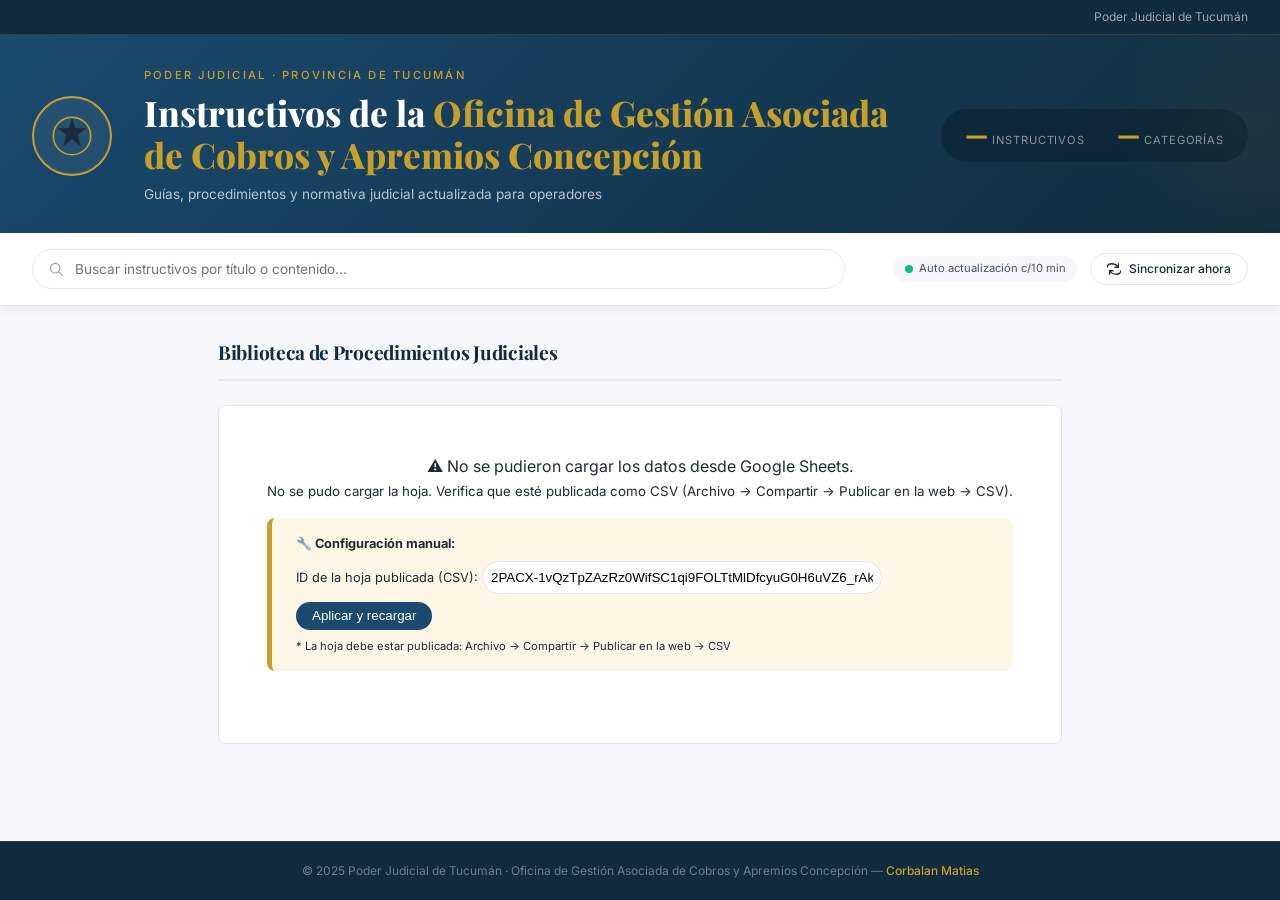
==== commit 68206706: "Update index.html" ====
--- a/index.html
+++ b/index.html
@@ -47,7 +47,7 @@
     ═══════════════════════════════════════════════════════════════════════ */
     .top-banner {
       background: var(--azul-profundo);
-      padding: 0.75rem 2rem;
+      padding: 0.5rem 2rem;
       border-bottom: 1px solid rgba(199, 160, 43, 0.2);
     }
 
@@ -56,15 +56,12 @@
       margin: 0 auto;
       display: flex;
       justify-content: flex-end;
-      gap: 1.5rem;
       font-size: 0.75rem;
       color: rgba(255, 255, 255, 0.6);
     }
 
-    .top-banner a {
-      color: var(--dorado);
-      text-decoration: none;
-      font-weight: 500;
+    .top-banner span {
+      font-weight: 400;
     }
 
     header {
@@ -319,6 +316,33 @@
       pointer-events: none;
     }
 
+    /* Config card */
+    .config-card {
+      background: #fff7e5;
+      border-left: 5px solid var(--dorado);
+      padding: 1rem 1.5rem;
+      margin-bottom: 1.5rem;
+      border-radius: var(--radio);
+      font-size: 0.8rem;
+    }
+    .config-card input {
+      margin-top: 0.5rem;
+      padding: 0.5rem;
+      width: 100%;
+      max-width: 400px;
+      border: 1px solid var(--gris-borde);
+      border-radius: 48px;
+    }
+    .config-card button {
+      background: var(--azul-corporativo);
+      color: white;
+      border: none;
+      padding: 0.4rem 1rem;
+      border-radius: 48px;
+      margin-top: 0.5rem;
+      cursor: pointer;
+    }
+
     /* ═══════════════════════════════════════════════════════════════════════
        MAIN CONTENT
     ═══════════════════════════════════════════════════════════════════════ */
@@ -469,15 +493,7 @@
       font-weight: 500;
     }
 
-    .card-cta {
-      display: flex;
-      align-items: center;
-      gap: 0.4rem;
-    }
-
-    /* ═══════════════════════════════════════════════════════════════════════
-       MODAL
-    ═══════════════════════════════════════════════════════════════════════ */
+    /* MODAL */
     .modal-overlay {
       position: fixed;
       inset: 0;
@@ -558,12 +574,6 @@
       align-items: center;
       justify-content: center;
       color: rgba(255, 255, 255, 0.7);
-      transition: all 0.2s;
-    }
-
-    .modal-close:hover {
-      background: rgba(255, 255, 255, 0.2);
-      color: var(--blanco);
     }
 
     .modal-body {
@@ -590,12 +600,8 @@
 
     .manual-content b {
       color: var(--azul-corporativo);
-      font-weight: 600;
-    }
-
-    /* ═══════════════════════════════════════════════════════════════════════
-       ESTADOS
-    ═══════════════════════════════════════════════════════════════════════ */
+    }
+
     .state-box {
       text-align: center;
       padding: 3rem;
@@ -623,14 +629,9 @@
     }
 
     @keyframes spin {
-      to {
-        transform: rotate(360deg);
-      }
-    }
-
-    /* ═══════════════════════════════════════════════════════════════════════
-       FOOTER — Siempe visible
-    ═══════════════════════════════════════════════════════════════════════ */
+      to { transform: rotate(360deg); }
+    }
+
     footer {
       background: var(--azul-profundo);
       padding: 1.25rem 2rem;
@@ -665,20 +666,16 @@
 </head>
 <body>
 
-<!-- ── BANNER SUPERIOR ── -->
 <div class="top-banner">
   <div class="top-banner-content">
     <span>Poder Judicial de Tucumán</span>
-    <a href="#">Acceso a Sistemas</a>
-    <a href="#">Intranet</a>
   </div>
 </div>
 
-<!-- ── HEADER ── -->
 <header>
   <div class="header-inner">
     <div class="header-seal">
-      <svg viewBox="0 0 40 40" xmlns="http://www.w3.org/2000/svg">
+      <svg viewBox="0 0 40 40">
         <path d="M20 3 L23 13 L33 13 L25 19 L28 29 L20 23 L12 29 L15 19 L7 13 L17 13 Z" fill="currentColor"/>
         <circle cx="20" cy="20" r="17" fill="none" stroke="#c7a02b" stroke-width="1.5"/>
       </svg>
@@ -701,7 +698,6 @@
   </div>
 </header>
 
-<!-- ── TOOLBAR CON REFRESH ── -->
 <div class="toolbar">
   <div class="toolbar-inner">
     <div class="search-wrap">
@@ -715,7 +711,7 @@
     <div class="refresh-controls">
       <div class="auto-badge">
         <span class="dot"></span>
-        <span>Actualización automática c/10 min</span>
+        <span>Auto actualización c/10 min</span>
       </div>
       <button class="btn-refresh" id="manual-refresh-btn">
         <svg width="14" height="14" viewBox="0 0 16 16" fill="none">
@@ -730,7 +726,6 @@
   </div>
 </div>
 
-<!-- ── MAIN ── -->
 <main>
   <div class="section-header">
     <span class="section-title">Biblioteca de Procedimientos Judiciales</span>
@@ -741,9 +736,8 @@
   </div>
 </main>
 
-<!-- ── MODAL ── -->
 <div class="modal-overlay" id="modal-overlay">
-  <div class="modal" id="modal">
+  <div class="modal">
     <div class="modal-header" id="modal-header">
       <button class="modal-close" id="modal-close">
         <svg width="18" height="18" viewBox="0 0 20 20" fill="currentColor"><path d="M6 6l8 8M14 6l-8 8" stroke="currentColor" stroke-width="1.8" stroke-linecap="round"/></svg>
@@ -762,26 +756,18 @@
   </div>
 </div>
 
-<!-- ── FOOTER ── -->
 <footer>
   © 2025 Poder Judicial de Tucumán · Oficina de Gestión Asociada de Cobros y Apremios Concepción — <span>Corbalan Matias</span>
 </footer>
 
 <script>
-  /* ══════════════════════════════════════════════════════════════════════════════
-     CONFIGURACIÓN — ID de la hoja pública de Google Sheets
-     ══════════════════════════════════════════════════════════════════════════════ */
-  // Formato CSV público: https://docs.google.com/spreadsheets/d/e/2PACX-1vQzTpZAzRz0WifSC1qi9FOLTtMlDfcyuG0H6uVZ6_rAkDK3yxzlo_AJbO4jTKoD1aPFYxrlFwynmy5z/pub?output=csv
-  const SPREADSHEET_ID = '2PACX-1vQzTpZAzRz0WifSC1qi9FOLTtMlDfcyuG0H6uVZ6_rAkDK3yxzlo_AJbO4jTKoD1aPFYxrlFwynmy5z';
-  const CSV_URL = `https://docs.google.com/spreadsheets/d/e/${SPREADSHEET_ID}/pub?output=csv`;
+  /* ═══════════════════════════════════════════════════════════════════════
+     CONFIGURACIÓN POR DEFECTO (página pública de ejemplo)
+     Si no carga, puedes ingresar el ID de tu hoja publicada (formato: 2PACX-...)
+  ═══════════════════════════════════════════════════════════════════════ */
+  const DEFAULT_SHEET_ID = '2PACX-1vQzTpZAzRz0WifSC1qi9FOLTtMlDfcyuG0H6uVZ6_rAkDK3yxzlo_AJbO4jTKoD1aPFYxrlFwynmy5z';
+  let currentSheetId = DEFAULT_SHEET_ID;
   
-  // CORS proxies fallback
-  const PROXY_URLS = [
-    `https://corsproxy.io/?url=${encodeURIComponent(CSV_URL)}`,
-    `https://api.allorigins.win/raw?url=${encodeURIComponent(CSV_URL)}`,
-    CSV_URL
-  ];
-
   const CAT_COLORS = {
     JUDICIAL:   '#1a4a6f',
     PROTOCOLO:  '#2d6a4f',
@@ -795,7 +781,12 @@
   let refreshInterval = null;
   let isLoading = false;
 
-  /* ── CSV PARSER (soporta comillas y multilínea simple) ── */
+  // Obtener URL CSV a partir del ID
+  function getCsvUrl(sheetId) {
+    return `https://docs.google.com/spreadsheets/d/e/${sheetId}/pub?output=csv`;
+  }
+
+  // Parse CSV respetando comillas
   function parseCSV(text) {
     const rows = [];
     const lines = text.split(/\r?\n/);
@@ -818,9 +809,15 @@
     return rows;
   }
 
-  /* ── OBTENER DATOS DESDE GOOGLE SHEETS con proxy failover ── */
-  async function fetchSheetData() {
-    for (const url of PROXY_URLS) {
+  // Fetch con proxies resilientes
+  async function fetchSheetData(sheetId) {
+    const csvUrl = getCsvUrl(sheetId);
+    const proxies = [
+      `https://api.allorigins.win/raw?url=${encodeURIComponent(csvUrl)}`,
+      `https://corsproxy.io/?url=${encodeURIComponent(csvUrl)}`,
+      csvUrl
+    ];
+    for (const url of proxies) {
       try {
         const controller = new AbortController();
         const timeoutId = setTimeout(() => controller.abort(), 8000);
@@ -831,27 +828,23 @@
         if (!text || text.length < 20) continue;
         const rows = parseCSV(text);
         if (rows.length < 2) continue;
-        // Transformar columnas: Título | Descripción | Categoría | Manual Detallado | Fecha
+        // Mapeo: Título, Descripción, Categoría, Manual, Fecha
         const parsed = rows.slice(1).map(cols => ({
           titulo: (cols[0] || 'Sin título').trim(),
           desc: (cols[1] || '').trim(),
           cat: (cols[2] || 'GENERAL').trim().toUpperCase(),
-          manual: (cols[3] || '<em>Contenido no disponible.</em>').trim(),
+          manual: (cols[3] || '<em>Sin contenido detallado.</em>').trim(),
           fecha: (cols[4] || '').trim()
         })).filter(r => r.titulo && r.titulo !== 'Sin título');
-        if (parsed.length > 0) return parsed;
-      } catch (err) {
-        console.warn(`Error con proxy: ${url}`, err);
-      }
-    }
-    throw new Error('No se pudo obtener datos de Google Sheets. Verifique publicación pública y CORS.');
+        if (parsed.length) return parsed;
+      } catch (err) { /* continue */ }
+    }
+    throw new Error('No se pudo cargar la hoja. Verifica que esté publicada como CSV (Archivo → Compartir → Publicar en la web → CSV).');
   }
 
-  /* ── BUILD FILTERS ── */
   function buildFilters(data) {
     const cats = ['TODOS', ...new Set(data.map(r => r.cat).filter(Boolean).sort())];
     const container = document.getElementById('filters');
-    if (!container) return;
     container.innerHTML = '';
     cats.forEach(cat => {
       const btn = document.createElement('button');
@@ -869,34 +862,21 @@
     document.getElementById('stat-cats').textContent = cats.length - 1;
   }
 
-  /* ── RENDER CARDS ── */
   function renderCards() {
-    const query = document.getElementById('search-input')?.value.toLowerCase() || '';
+    const query = document.getElementById('search-input').value.toLowerCase();
     const container = document.getElementById('cards-container');
-    if (!container) return;
-
     let filtered = allData.filter(item => {
       const matchCat = activeFilter === 'TODOS' || item.cat === activeFilter;
       const matchQuery = !query || item.titulo.toLowerCase().includes(query) || item.desc.toLowerCase().includes(query);
       return matchCat && matchQuery;
     });
-
-    const resultSpan = document.getElementById('result-count');
-    if (resultSpan) {
-      resultSpan.textContent = filtered.length === allData.length
-        ? `${allData.length} instructivos`
-        : `${filtered.length} de ${allData.length}`;
-    }
-
+    document.getElementById('result-count').textContent = 
+      filtered.length === allData.length ? `${allData.length} instructivos` : `${filtered.length} de ${allData.length}`;
+    
     if (!filtered.length) {
-      container.innerHTML = `
-        <div class="state-box" style="grid-column:1/-1">
-          <p style="margin-bottom: 0.5rem;">📋 No se encontraron instructivos</p>
-          <small>Intente con otra búsqueda o categoría</small>
-        </div>`;
+      container.innerHTML = `<div class="state-box" style="grid-column:1/-1"><p>📋 No se encontraron instructivos</p><small>Intente con otra búsqueda o categoría</small></div>`;
       return;
     }
-
     container.innerHTML = '';
     filtered.forEach((item, idx) => {
       const color = CAT_COLORS[item.cat] || CAT_COLORS.DEFAULT;
@@ -907,42 +887,29 @@
       card.innerHTML = `
         <div class="card-top">
           <div class="card-meta">
-            <span class="badge" style="background:${color}">${item.cat || 'GENERAL'}</span>
-            <span class="card-date">${item.fecha || '—'}</span>
+            <span class="badge" style="background:${color}">${escapeHtml(item.cat) || 'GENERAL'}</span>
+            <span class="card-date">${escapeHtml(item.fecha) || '—'}</span>
           </div>
           <div class="card-title">${escapeHtml(item.titulo)}</div>
           <div class="card-desc">${escapeHtml(item.desc)}</div>
         </div>
         <div class="card-footer">
-          <div class="card-cta" style="color:${color}">
-            Ver instructivo completo →
-          </div>
+          <div class="card-cta" style="color:${color}">Ver instructivo completo →</div>
         </div>`;
       card.addEventListener('click', () => openModal(item, color));
       container.appendChild(card);
     });
   }
 
-  function escapeHtml(str) {
-    if (!str) return '';
-    return str.replace(/[&<>]/g, function(m) {
-      if (m === '&') return '&amp;';
-      if (m === '<') return '&lt;';
-      if (m === '>') return '&gt;';
-      return m;
-    }).replace(/[\uD800-\uDBFF][\uDC00-\uDFFF]/g, function(c) {
-      return c;
-    });
-  }
-
-  /* ── MODAL ── */
+  function escapeHtml(str) { if (!str) return ''; return str.replace(/[&<>]/g, m => ({ '&':'&amp;', '<':'&lt;', '>':'&gt;' }[m])); }
+
   function openModal(item, color) {
     document.getElementById('modal-badge').textContent = item.cat || 'GENERAL';
     document.getElementById('modal-badge').style.background = color;
     document.getElementById('modal-date').textContent = item.fecha || '';
     document.getElementById('modal-title').innerHTML = escapeHtml(item.titulo);
     document.getElementById('modal-desc').innerHTML = escapeHtml(item.desc);
-    document.getElementById('modal-manual').innerHTML = item.manual || '<em>Sin contenido detallado.</em>';
+    document.getElementById('modal-manual').innerHTML = item.manual;
     document.getElementById('modal-header').style.setProperty('--cat-color', color);
     document.getElementById('modal-overlay').classList.add('open');
     document.body.style.overflow = 'hidden';
@@ -952,49 +919,54 @@
     document.getElementById('modal-overlay').classList.remove('open');
     document.body.style.overflow = '';
   }
-
-  document.getElementById('modal-close')?.addEventListener('click', closeModal);
-  document.getElementById('modal-overlay')?.addEventListener('click', (e) => {
-    if (e.target === document.getElementById('modal-overlay')) closeModal();
-  });
+  document.getElementById('modal-close').addEventListener('click', closeModal);
+  document.getElementById('modal-overlay').addEventListener('click', (e) => { if (e.target === document.getElementById('modal-overlay')) closeModal(); });
   document.addEventListener('keydown', (e) => { if (e.key === 'Escape') closeModal(); });
 
-  /* ── CARGA PRINCIPAL Y ACTUALIZACIÓN ── */
-  let isFirstLoad = true;
-
-  async function loadDataAndRender(showLoading = true) {
+  async function loadDataAndRender(showLoadingMsg = true) {
     if (isLoading) return;
     isLoading = true;
     const container = document.getElementById('cards-container');
     const refreshBtn = document.getElementById('manual-refresh-btn');
-    if (showLoading && container && isFirstLoad) {
-      container.innerHTML = '<div class="loader"><div class="spinner"></div> Cargando instructivos...</div>';
-    }
+    if (showLoadingMsg && container) container.innerHTML = '<div class="loader"><div class="spinner"></div> Cargando instructivos...</div>';
     if (refreshBtn) refreshBtn.classList.add('loading');
-    
     try {
-      const freshData = await fetchSheetData();
+      const freshData = await fetchSheetData(currentSheetId);
       if (freshData && freshData.length) {
         allData = freshData;
-        // Reconstruir filtros en caso de nuevas categorías
         buildFilters(allData);
         renderCards();
-        if (isFirstLoad) isFirstLoad = false;
+        // Ocultar cualquier mensaje de error/config
+        const existingConfig = document.querySelector('.config-card');
+        if (existingConfig) existingConfig.remove();
       } else {
-        throw new Error('Datos vacíos');
+        throw new Error('Sin datos');
       }
     } catch (err) {
-      console.error('Error al cargar:', err);
-      if (container && (!allData.length || isFirstLoad)) {
+      console.error(err);
+      if (container) {
         container.innerHTML = `
           <div class="state-box" style="grid-column:1/-1">
-            <p>⚠️ No se pudo conectar con la base de datos.</p>
-            <small>Verifique que la hoja de cálculo esté publicada como CSV y sea accesible.</small>
-            <br><br>
-            <button class="btn-refresh" id="retry-load" style="margin:0 auto;">Reintentar ahora</button>
+            <p>⚠️ No se pudieron cargar los datos desde Google Sheets.</p>
+            <small>${err.message}</small>
+            <div class="config-card" style="margin-top:1rem; text-align:left;">
+              <strong>🔧 Configuración manual:</strong><br>
+              <label>ID de la hoja publicada (CSV):</label>
+              <input type="text" id="sheetIdInput" placeholder="Ej: 2PACX-1vQzTpZAzR..." value="${currentSheetId}">
+              <button id="applySheetIdBtn">Aplicar y recargar</button>
+              <p style="font-size:0.7rem; margin-top:0.5rem;">* La hoja debe estar publicada: Archivo → Compartir → Publicar en la web → CSV</p>
+            </div>
           </div>`;
-        const retryBtn = document.getElementById('retry-load');
-        if (retryBtn) retryBtn.addEventListener('click', () => loadDataAndRender(true));
+        const applyBtn = document.getElementById('applySheetIdBtn');
+        if (applyBtn) {
+          applyBtn.addEventListener('click', () => {
+            const newId = document.getElementById('sheetIdInput').value.trim();
+            if (newId) {
+              currentSheetId = newId;
+              loadDataAndRender(true);
+            }
+          });
+        }
       }
     } finally {
       isLoading = false;
@@ -1002,25 +974,16 @@
     }
   }
 
-  /* ── INICIALIZAR TIMER (cada 10 minutos = 600000 ms) ── */
   function startAutoRefresh() {
     if (refreshInterval) clearInterval(refreshInterval);
-    refreshInterval = setInterval(() => {
-      if (!isLoading) {
-        loadDataAndRender(false);
-      }
-    }, 600000);
+    refreshInterval = setInterval(() => { if (!isLoading) loadDataAndRender(false); }, 600000);
   }
 
-  // Evento manual
-  document.getElementById('manual-refresh-btn')?.addEventListener('click', () => {
-    if (!isLoading) loadDataAndRender(true);
-  });
-
-  document.getElementById('search-input')?.addEventListener('input', renderCards);
-
-  // Arranque
-  (async function init() {
+  document.getElementById('manual-refresh-btn').addEventListener('click', () => loadDataAndRender(true));
+  document.getElementById('search-input').addEventListener('input', renderCards);
+  
+  // Inicialización
+  (async () => {
     await loadDataAndRender(true);
     startAutoRefresh();
   })();
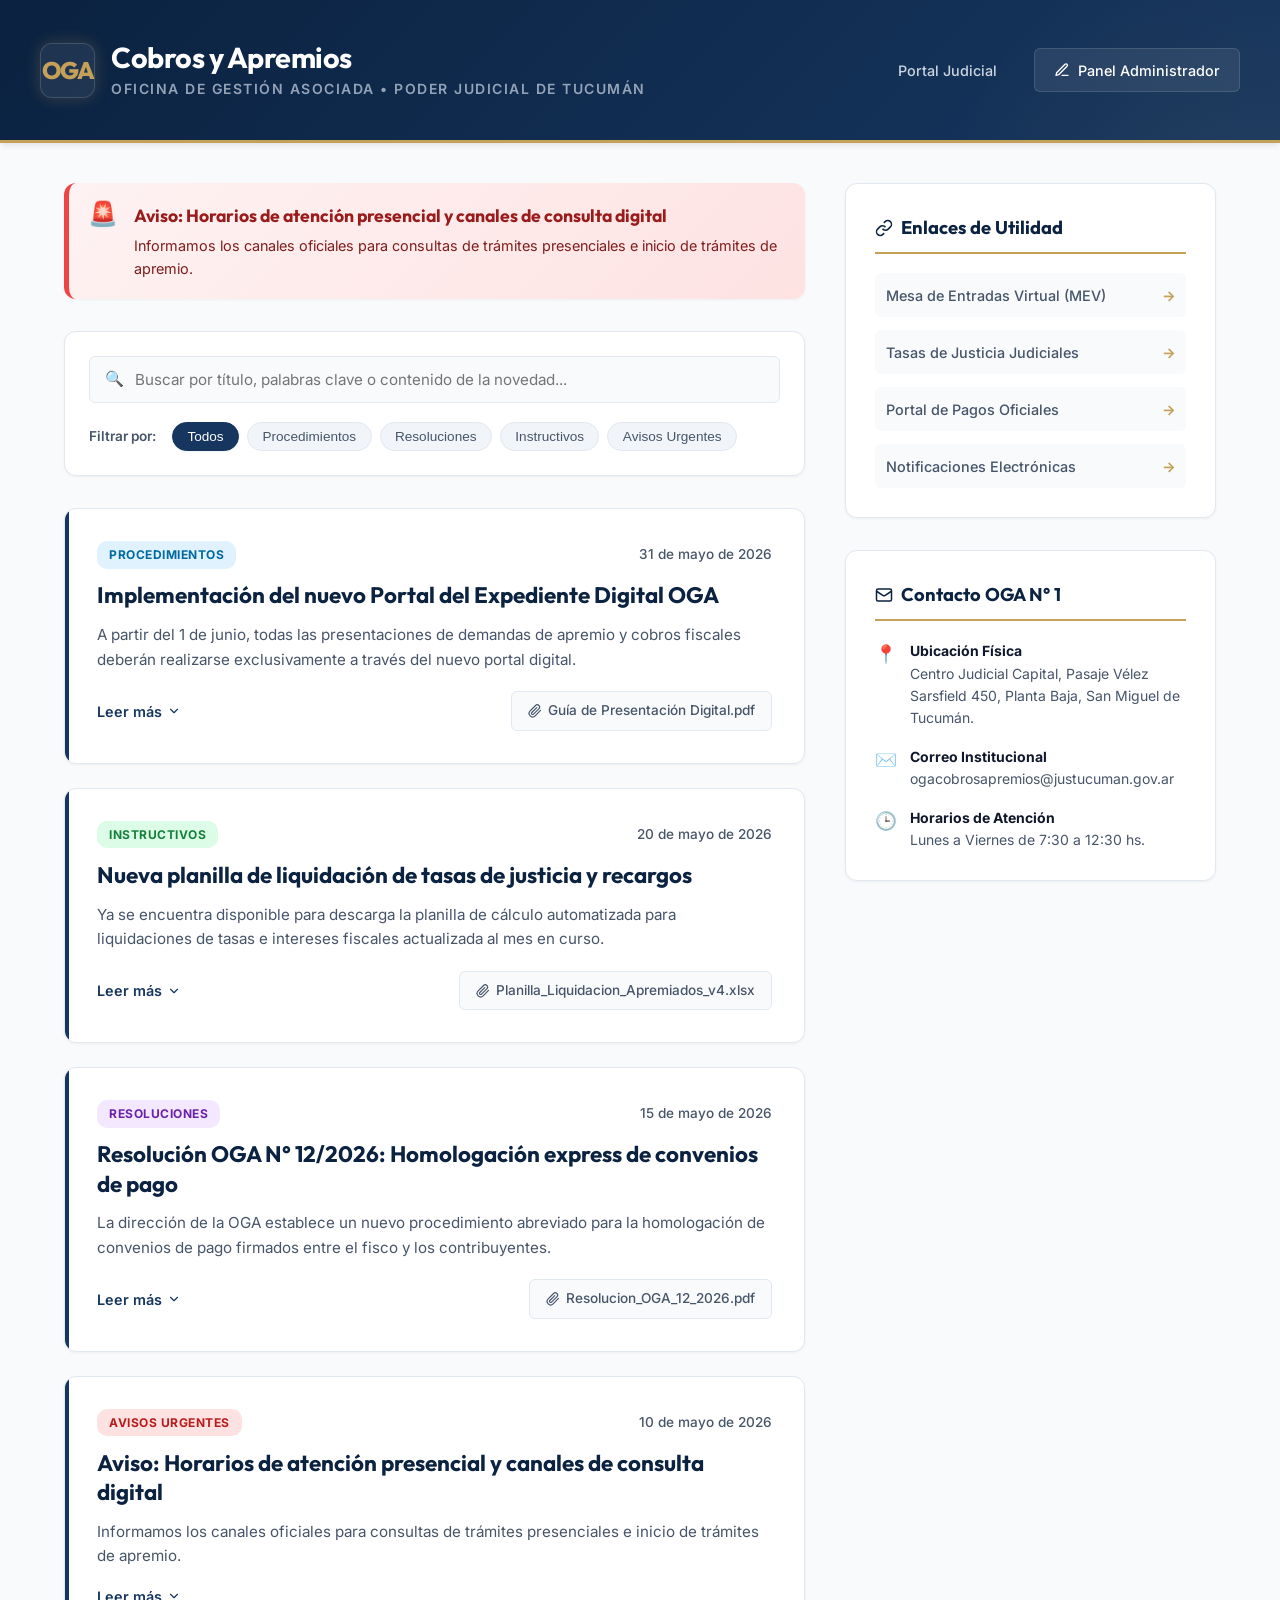
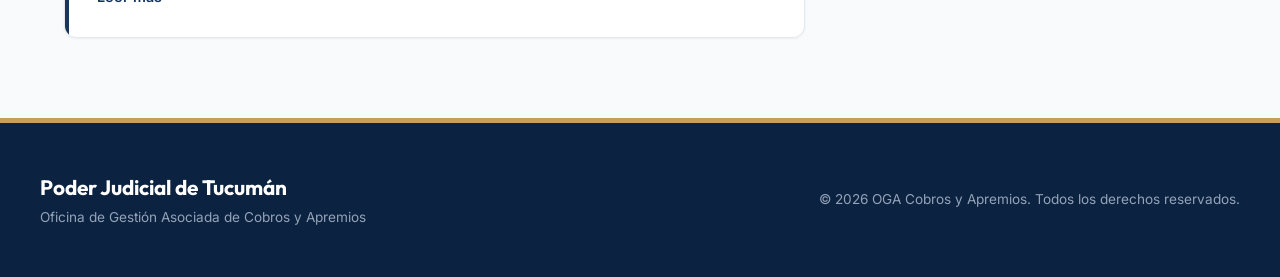
==== commit a3565fdf: "Add files via upload Anty" ====
--- a/index.html
+++ b/index.html
@@ -1,992 +1,165 @@
 <!DOCTYPE html>
 <html lang="es">
 <head>
-  <meta charset="UTF-8" />
-  <meta name="viewport" content="width=device-width, initial-scale=1.0"/>
-  <title>Instructivos — Oficina de Cobros y Apremios Concepción</title>
-  <link rel="preconnect" href="https://fonts.googleapis.com">
-  <link href="https://fonts.googleapis.com/css2?family=Inter:opsz,wght@14..32,300;14..32,400;14..32,500;14..32,600;14..32,700&family=Playfair+Display:wght@700;800;900&display=swap" rel="stylesheet">
-  <style>
-    /* ═══════════════════════════════════════════════════════════════════════
-       VARIABLES & RESET — Estilo corporativo Poder Judicial de Tucumán
-    ═══════════════════════════════════════════════════════════════════════ */
-    *, *::before, *::after {
-      box-sizing: border-box;
-      margin: 0;
-      padding: 0;
-    }
-
-    :root {
-      --azul-profundo: #0f2b3d;
-      --azul-corporativo: #1a4a6f;
-      --azul-claro: #eef3fa;
-      --dorado: #c7a02b;
-      --dorado-hover: #dbb84a;
-      --gris-fondo: #f5f7fa;
-      --gris-borde: #e2e8f0;
-      --texto-oscuro: #1e293b;
-      --texto-gris: #4b5563;
-      --blanco: #ffffff;
-      --sombra: 0 4px 12px rgba(0, 0, 0, 0.05);
-      --sombra-hover: 0 8px 24px rgba(0, 0, 0, 0.08);
-      --radio: 8px;
-    }
-
-    body {
-      font-family: 'Inter', -apple-system, BlinkMacSystemFont, 'Segoe UI', sans-serif;
-      background: var(--gris-fondo);
-      color: var(--texto-oscuro);
-      min-height: 100vh;
-      display: flex;
-      flex-direction: column;
-      line-height: 1.5;
-    }
-
-    /* ═══════════════════════════════════════════════════════════════════════
-       HEADER — Inspiración Poder Judicial
-    ═══════════════════════════════════════════════════════════════════════ */
-    .top-banner {
-      background: var(--azul-profundo);
-      padding: 0.5rem 2rem;
-      border-bottom: 1px solid rgba(199, 160, 43, 0.2);
-    }
-
-    .top-banner-content {
-      max-width: 1280px;
-      margin: 0 auto;
-      display: flex;
-      justify-content: flex-end;
-      font-size: 0.75rem;
-      color: rgba(255, 255, 255, 0.6);
-    }
-
-    .top-banner span {
-      font-weight: 400;
-    }
-
-    header {
-      background: linear-gradient(135deg, var(--azul-corporativo) 0%, var(--azul-profundo) 100%);
-      padding: 2rem 2rem 1.75rem;
-      position: relative;
-      overflow: hidden;
-    }
-
-    header::before {
-      content: '';
-      position: absolute;
-      top: -30%;
-      right: -10%;
-      width: 300px;
-      height: 300px;
-      background: radial-gradient(circle, rgba(199,160,43,0.08) 0%, transparent 70%);
-      border-radius: 50%;
-    }
-
-    .header-inner {
-      max-width: 1280px;
-      margin: 0 auto;
-      display: flex;
-      align-items: center;
-      gap: 2rem;
-      flex-wrap: wrap;
-      position: relative;
-      z-index: 2;
-    }
-
-    .header-seal {
-      width: 80px;
-      height: 80px;
-      background: rgba(255, 255, 255, 0.05);
-      border: 2px solid var(--dorado);
-      border-radius: 50%;
-      display: flex;
-      align-items: center;
-      justify-content: center;
-      flex-shrink: 0;
-    }
-
-    .header-seal svg {
-      width: 44px;
-      height: 44px;
-      fill: var(--dorado);
-    }
-
-    .header-text {
-      flex: 1;
-    }
-
-    .header-eyebrow {
-      font-size: 0.7rem;
-      letter-spacing: 0.2em;
-      text-transform: uppercase;
-      color: var(--dorado);
-      font-weight: 500;
-      margin-bottom: 0.5rem;
-    }
-
-    h1 {
-      font-family: 'Playfair Display', serif;
-      font-size: clamp(1.4rem, 3.5vw, 2.2rem);
-      font-weight: 800;
-      color: var(--blanco);
-      line-height: 1.2;
-    }
-
-    h1 span {
-      color: var(--dorado);
-    }
-
-    .header-sub {
-      font-size: 0.85rem;
-      color: rgba(255, 255, 255, 0.7);
-      margin-top: 0.5rem;
-      font-weight: 400;
-    }
-
-    .header-stats {
-      display: flex;
-      gap: 2rem;
-      background: rgba(0, 0, 0, 0.2);
-      padding: 0.75rem 1.5rem;
-      border-radius: 48px;
-      backdrop-filter: blur(4px);
-    }
-
-    .stat {
-      text-align: center;
-    }
-
-    .stat-num {
-      font-family: 'Playfair Display', serif;
-      font-size: 1.6rem;
-      font-weight: 800;
-      color: var(--dorado);
-      line-height: 1;
-    }
-
-    .stat-lbl {
-      font-size: 0.7rem;
-      letter-spacing: 0.08em;
-      text-transform: uppercase;
-      color: rgba(255, 255, 255, 0.5);
-    }
-
-    /* ═══════════════════════════════════════════════════════════════════════
-       NAVEGACIÓN Y TOOLBAR
-    ═══════════════════════════════════════════════════════════════════════ */
-    .toolbar {
-      background: var(--blanco);
-      border-bottom: 1px solid var(--gris-borde);
-      padding: 1rem 2rem;
-      position: sticky;
-      top: 0;
-      z-index: 100;
-      box-shadow: var(--sombra);
-    }
-
-    .toolbar-inner {
-      max-width: 1280px;
-      margin: 0 auto;
-      display: flex;
-      gap: 1.5rem;
-      flex-wrap: wrap;
-      align-items: center;
-      justify-content: space-between;
-    }
-
-    .search-wrap {
-      position: relative;
-      flex: 1;
-      min-width: 240px;
-    }
-
-    .search-wrap input {
-      width: 100%;
-      padding: 0.7rem 1rem 0.7rem 2.6rem;
-      border: 1px solid var(--gris-borde);
-      border-radius: 48px;
-      font-family: 'Inter', sans-serif;
-      font-size: 0.85rem;
-      background: var(--blanco);
-      transition: all 0.2s;
-      outline: none;
-    }
-
-    .search-wrap input:focus {
-      border-color: var(--dorado);
-      box-shadow: 0 0 0 3px rgba(199, 160, 43, 0.1);
-    }
-
-    .search-icon {
-      position: absolute;
-      left: 1rem;
-      top: 50%;
-      transform: translateY(-50%);
-      width: 16px;
-      height: 16px;
-      color: #94a3b8;
-    }
-
-    .filters {
-      display: flex;
-      gap: 0.6rem;
-      flex-wrap: wrap;
-    }
-
-    .filter-btn {
-      padding: 0.45rem 1.1rem;
-      border-radius: 48px;
-      border: 1px solid var(--gris-borde);
-      background: transparent;
-      font-family: 'Inter', sans-serif;
-      font-size: 0.75rem;
-      font-weight: 500;
-      letter-spacing: 0.02em;
-      color: var(--texto-gris);
-      cursor: pointer;
-      transition: all 0.2s;
-    }
-
-    .filter-btn:hover {
-      border-color: var(--dorado);
-      color: var(--dorado);
-      background: rgba(199, 160, 43, 0.05);
-    }
-
-    .filter-btn.active {
-      background: var(--azul-corporativo);
-      border-color: var(--azul-corporativo);
-      color: var(--blanco);
-    }
-
-    .refresh-controls {
-      display: flex;
-      align-items: center;
-      gap: 0.8rem;
-    }
-
-    .auto-badge {
-      font-size: 0.7rem;
-      color: var(--texto-gris);
-      background: var(--gris-fondo);
-      padding: 0.3rem 0.7rem;
-      border-radius: 48px;
-      display: flex;
-      align-items: center;
-      gap: 0.4rem;
-    }
-
-    .auto-badge .dot {
-      width: 8px;
-      height: 8px;
-      background: #10b981;
-      border-radius: 50%;
-      display: inline-block;
-      animation: pulse 1.5s infinite;
-    }
-
-    @keyframes pulse {
-      0%, 100% { opacity: 1; transform: scale(1); }
-      50% { opacity: 0.5; transform: scale(0.9); }
-    }
-
-    .btn-refresh {
-      background: var(--blanco);
-      border: 1px solid var(--gris-borde);
-      padding: 0.45rem 1rem;
-      border-radius: 48px;
-      font-family: 'Inter', sans-serif;
-      font-size: 0.75rem;
-      font-weight: 500;
-      cursor: pointer;
-      display: flex;
-      align-items: center;
-      gap: 0.5rem;
-      transition: all 0.2s;
-      color: var(--texto-oscuro);
-    }
-
-    .btn-refresh:hover {
-      background: var(--azul-claro);
-      border-color: var(--azul-corporativo);
-    }
-
-    .btn-refresh.loading {
-      opacity: 0.6;
-      pointer-events: none;
-    }
-
-    /* Config card */
-    .config-card {
-      background: #fff7e5;
-      border-left: 5px solid var(--dorado);
-      padding: 1rem 1.5rem;
-      margin-bottom: 1.5rem;
-      border-radius: var(--radio);
-      font-size: 0.8rem;
-    }
-    .config-card input {
-      margin-top: 0.5rem;
-      padding: 0.5rem;
-      width: 100%;
-      max-width: 400px;
-      border: 1px solid var(--gris-borde);
-      border-radius: 48px;
-    }
-    .config-card button {
-      background: var(--azul-corporativo);
-      color: white;
-      border: none;
-      padding: 0.4rem 1rem;
-      border-radius: 48px;
-      margin-top: 0.5rem;
-      cursor: pointer;
-    }
-
-    /* ═══════════════════════════════════════════════════════════════════════
-       MAIN CONTENT
-    ═══════════════════════════════════════════════════════════════════════ */
-    main {
-      max-width: 1280px;
-      margin: 0 auto;
-      padding: 2rem 2rem 3rem;
-      flex: 1;
-    }
-
-    .section-header {
-      display: flex;
-      justify-content: space-between;
-      align-items: baseline;
-      flex-wrap: wrap;
-      margin-bottom: 1.5rem;
-      padding-bottom: 0.75rem;
-      border-bottom: 2px solid var(--gris-borde);
-    }
-
-    .section-title {
-      font-family: 'Playfair Display', serif;
-      font-size: 1.2rem;
-      font-weight: 700;
-      color: var(--azul-profundo);
-      letter-spacing: -0.3px;
-    }
-
-    .result-count {
-      font-size: 0.8rem;
-      color: var(--texto-gris);
-      background: var(--gris-fondo);
-      padding: 0.2rem 0.7rem;
-      border-radius: 24px;
-    }
-
-    .cards-grid {
-      display: grid;
-      grid-template-columns: repeat(auto-fill, minmax(320px, 1fr));
-      gap: 1.5rem;
-    }
-
-    /* ═══════════════════════════════════════════════════════════════════════
-       CARD
-    ═══════════════════════════════════════════════════════════════════════ */
-    .card {
-      background: var(--blanco);
-      border-radius: var(--radio);
-      border: 1px solid var(--gris-borde);
-      display: flex;
-      flex-direction: column;
-      cursor: pointer;
-      transition: all 0.25s ease;
-      overflow: hidden;
-      position: relative;
-      box-shadow: var(--sombra);
-    }
-
-    .card:hover {
-      transform: translateY(-3px);
-      box-shadow: var(--sombra-hover);
-      border-color: var(--dorado);
-    }
-
-    .card::after {
-      content: '';
-      position: absolute;
-      top: 0;
-      left: 0;
-      width: 4px;
-      height: 100%;
-      background: var(--cat-color, var(--azul-corporativo));
-      opacity: 0;
-      transition: opacity 0.2s;
-    }
-
-    .card:hover::after {
-      opacity: 1;
-    }
-
-    @keyframes cardIn {
-      from {
-        opacity: 0;
-        transform: translateY(12px);
-      }
-      to {
-        opacity: 1;
-        transform: translateY(0);
-      }
-    }
-
-    .card-top {
-      padding: 1.25rem 1.25rem 0.75rem;
-      flex: 1;
-    }
-
-    .card-meta {
-      display: flex;
-      align-items: center;
-      justify-content: space-between;
-      margin-bottom: 0.75rem;
-    }
-
-    .badge {
-      display: inline-block;
-      padding: 0.2rem 0.7rem;
-      border-radius: 20px;
-      font-size: 0.65rem;
-      font-weight: 600;
-      letter-spacing: 0.05em;
-      text-transform: uppercase;
-      background: var(--cat-color, var(--azul-corporativo));
-      color: white;
-    }
-
-    .card-date {
-      font-size: 0.7rem;
-      color: var(--texto-gris);
-    }
-
-    .card-title {
-      font-family: 'Playfair Display', serif;
-      font-size: 1.05rem;
-      font-weight: 700;
-      color: var(--azul-profundo);
-      line-height: 1.3;
-      margin-bottom: 0.6rem;
-    }
-
-    .card-desc {
-      font-size: 0.8rem;
-      color: var(--texto-gris);
-      line-height: 1.5;
-      display: -webkit-box;
-      -webkit-line-clamp: 2;
-      -webkit-box-orient: vertical;
-      overflow: hidden;
-    }
-
-    .card-footer {
-      padding: 0.8rem 1.25rem;
-      border-top: 1px solid var(--gris-borde);
-      display: flex;
-      align-items: center;
-      gap: 0.6rem;
-      font-size: 0.7rem;
-      color: var(--cat-color, var(--azul-corporativo));
-      font-weight: 500;
-    }
-
-    /* MODAL */
-    .modal-overlay {
-      position: fixed;
-      inset: 0;
-      z-index: 1000;
-      background: rgba(15, 43, 61, 0.85);
-      backdrop-filter: blur(4px);
-      display: flex;
-      align-items: center;
-      justify-content: center;
-      padding: 1rem;
-      opacity: 0;
-      pointer-events: none;
-      transition: opacity 0.2s;
-    }
-
-    .modal-overlay.open {
-      opacity: 1;
-      pointer-events: all;
-    }
-
-    .modal {
-      background: var(--blanco);
-      border-radius: 20px;
-      max-width: 720px;
-      width: 100%;
-      max-height: 85vh;
-      display: flex;
-      flex-direction: column;
-      box-shadow: 0 25px 50px -12px rgba(0, 0, 0, 0.25);
-      transform: translateY(16px);
-      transition: transform 0.25s ease;
-      overflow: hidden;
-    }
-
-    .modal-overlay.open .modal {
-      transform: translateY(0);
-    }
-
-    .modal-header {
-      background: linear-gradient(135deg, var(--azul-corporativo), var(--azul-profundo));
-      padding: 1.5rem 1.75rem 1.25rem;
-      position: relative;
-    }
-
-    .modal-eyebrow {
-      display: flex;
-      align-items: center;
-      gap: 0.8rem;
-      margin-bottom: 0.75rem;
-      flex-wrap: wrap;
-    }
-
-    .modal-title {
-      font-family: 'Playfair Display', serif;
-      font-size: clamp(1.1rem, 3vw, 1.5rem);
-      font-weight: 800;
-      color: var(--blanco);
-      line-height: 1.2;
-    }
-
-    .modal-desc {
-      font-size: 0.85rem;
-      color: rgba(255, 255, 255, 0.7);
-      margin-top: 0.4rem;
-    }
-
-    .modal-close {
-      position: absolute;
-      top: 1rem;
-      right: 1.25rem;
-      width: 32px;
-      height: 32px;
-      background: rgba(255, 255, 255, 0.1);
-      border: 1px solid rgba(255, 255, 255, 0.2);
-      border-radius: 50%;
-      cursor: pointer;
-      display: flex;
-      align-items: center;
-      justify-content: center;
-      color: rgba(255, 255, 255, 0.7);
-    }
-
-    .modal-body {
-      padding: 1.75rem;
-      overflow-y: auto;
-    }
-
-    .manual-label {
-      font-size: 0.7rem;
-      letter-spacing: 0.12em;
-      text-transform: uppercase;
-      color: var(--dorado);
-      margin-bottom: 1rem;
-      border-bottom: 1px solid var(--gris-borde);
-      padding-bottom: 0.5rem;
-      display: inline-block;
-    }
-
-    .manual-content {
-      font-size: 0.9rem;
-      line-height: 1.7;
-      color: var(--texto-oscuro);
-    }
-
-    .manual-content b {
-      color: var(--azul-corporativo);
-    }
-
-    .state-box {
-      text-align: center;
-      padding: 3rem;
-      background: var(--blanco);
-      border-radius: var(--radio);
-      border: 1px solid var(--gris-borde);
-    }
-
-    .loader {
-      display: flex;
-      align-items: center;
-      justify-content: center;
-      gap: 0.8rem;
-      padding: 3rem;
-      color: var(--texto-gris);
-    }
-
-    .spinner {
-      width: 24px;
-      height: 24px;
-      border: 2px solid var(--gris-borde);
-      border-top-color: var(--dorado);
-      border-radius: 50%;
-      animation: spin 0.6s linear infinite;
-    }
-
-    @keyframes spin {
-      to { transform: rotate(360deg); }
-    }
-
-    footer {
-      background: var(--azul-profundo);
-      padding: 1.25rem 2rem;
-      text-align: center;
-      font-size: 0.75rem;
-      color: rgba(255, 255, 255, 0.4);
-      border-top: 1px solid rgba(199, 160, 43, 0.15);
-      margin-top: auto;
-    }
-
-    footer span {
-      color: var(--dorado);
-      font-weight: 500;
-    }
-
-    @media (max-width: 680px) {
-      .toolbar-inner {
-        flex-direction: column;
-        align-items: stretch;
-      }
-      .refresh-controls {
-        justify-content: flex-start;
-      }
-      .header-stats {
-        padding: 0.5rem 1rem;
-      }
-      .stat-num {
-        font-size: 1.2rem;
-      }
-    }
-  </style>
+  <meta charset="UTF-8">
+  <meta name="viewport" content="width=device-width, initial-scale=1.0">
+  <title>Novedades | OGA de Cobros y Apremios - Poder Judicial de Tucumán</title>
+  <meta name="description" content="Canal oficial de novedades, resoluciones, instructivos y avisos urgentes de la Oficina de Gestión Asociada de Cobros y Apremios.">
+  
+  <!-- Estilos -->
+  <link rel="stylesheet" href="css/styles.css">
+  
+  <!-- Netlify Identity Widget (Necesario para que funcione el login en Decap CMS) -->
+  <script src="https://identity.netlify.com/v1/netlify-identity-widget.js"></script>
 </head>
 <body>
 
-<div class="top-banner">
-  <div class="top-banner-content">
-    <span>Poder Judicial de Tucumán</span>
-  </div>
-</div>
-
-<header>
-  <div class="header-inner">
-    <div class="header-seal">
-      <svg viewBox="0 0 40 40">
-        <path d="M20 3 L23 13 L33 13 L25 19 L28 29 L20 23 L12 29 L15 19 L7 13 L17 13 Z" fill="currentColor"/>
-        <circle cx="20" cy="20" r="17" fill="none" stroke="#c7a02b" stroke-width="1.5"/>
-      </svg>
-    </div>
-    <div class="header-text">
-      <div class="header-eyebrow">Poder Judicial · Provincia de Tucumán</div>
-      <h1>Instructivos de la <span>Oficina de Gestión Asociada de Cobros y Apremios Concepción</span></h1>
-      <div class="header-sub">Guías, procedimientos y normativa judicial actualizada para operadores</div>
-    </div>
-    <div class="header-stats">
-      <div class="stat">
-        <span class="stat-num" id="stat-total">—</span>
-        <span class="stat-lbl">Instructivos</span>
+  <!-- Encabezado Institucional -->
+  <header>
+    <div class="header-container">
+      <div class="brand">
+        <div class="logo-badge">OGA</div>
+        <div class="brand-text">
+          <h1>Cobros y Apremios</h1>
+          <p>Oficina de Gestión Asociada • Poder Judicial de Tucumán</p>
+        </div>
       </div>
-      <div class="stat">
-        <span class="stat-num" id="stat-cats">—</span>
-        <span class="stat-lbl">Categorías</span>
+      <div class="nav-links">
+        <a href="https://www.justucuman.gov.ar" target="_blank" class="nav-btn secondary">Portal Judicial</a>
+        <!-- Este botón redirige al panel autoadministrable de Decap CMS -->
+        <a href="admin/" class="nav-btn">
+          <svg width="16" height="16" viewBox="0 0 24 24" fill="none" stroke="currentColor" stroke-width="2" stroke-linecap="round" stroke-linejoin="round"><path d="M12 20h9"/><path d="M16.5 3.5a2.12 2.12 0 0 1 3 3L7 19l-4 1 1-4Z"/></svg>
+          Panel Administrador
+        </a>
       </div>
     </div>
-  </div>
-</header>
+  </header>
 
-<div class="toolbar">
-  <div class="toolbar-inner">
-    <div class="search-wrap">
-      <svg class="search-icon" viewBox="0 0 20 20" fill="none">
-        <circle cx="9" cy="9" r="6" stroke="currentColor" stroke-width="1.5"/>
-        <path d="M14 14L18 18" stroke="currentColor" stroke-width="1.5" stroke-linecap="round"/>
-      </svg>
-      <input id="search-input" type="text" placeholder="Buscar instructivos por título o contenido..." autocomplete="off" />
+  <!-- Cuerpo Principal -->
+  <main class="main-wrapper">
+    
+    <!-- Sección de Contenido (Noticias) -->
+    <section>
+      
+      <!-- Banner de Avisos Urgentes (Se activa dinámicamente vía JS) -->
+      <div id="urgent-alert" class="urgent-banner">
+        <div class="urgent-icon">🚨</div>
+        <div class="urgent-content">
+          <h3 id="urgent-title">Aviso de Interés Urgente</h3>
+          <p id="urgent-desc">Cargando aviso...</p>
+        </div>
+      </div>
+
+      <!-- Buscador y Filtros -->
+      <div class="search-filter-section">
+        <div class="search-box">
+          <input type="text" id="search-input" class="search-input" placeholder="Buscar por título, palabras clave o contenido de la novedad...">
+        </div>
+        <div class="filter-tags">
+          <span class="filter-label">Filtrar por:</span>
+          <button class="tag-btn active" data-category="todos">Todos</button>
+          <button class="tag-btn" data-category="Procedimientos">Procedimientos</button>
+          <button class="tag-btn" data-category="Resoluciones">Resoluciones</button>
+          <button class="tag-btn" data-category="Instructivos">Instructivos</button>
+          <button class="tag-btn" data-category="Avisos Urgentes">Avisos Urgentes</button>
+        </div>
+      </div>
+
+      <!-- Contenedor dinámico de novedades -->
+      <div id="news-list" class="news-container">
+        <!-- Renderizado por JS -->
+        <div class="no-results">
+          <p>Cargando novedades oficiales...</p>
+        </div>
+      </div>
+      
+    </section>
+
+    <!-- Barra Lateral (Widgets y Enlaces) -->
+    <aside class="sidebar">
+      
+      <!-- Widget: Enlaces del Fuero -->
+      <div class="widget">
+        <h3 class="widget-title">
+          <svg width="18" height="18" viewBox="0 0 24 24" fill="none" stroke="currentColor" stroke-width="2"><path d="M10 13a5 5 0 0 0 7.54.54l3-3a5 5 0 0 0-7.07-7.07l-1.72 1.71"/><path d="M14 11a5 5 0 0 0-7.54-.54l-3 3a5 5 0 0 0 7.07 7.07l1.71-1.71"/></svg>
+          Enlaces de Utilidad
+        </h3>
+        <ul class="useful-links">
+          <li class="link-item">
+            <a href="https://mev.justucuman.gov.ar" target="_blank">Mesa de Entradas Virtual (MEV)</a>
+          </li>
+          <li class="link-item">
+            <a href="https://www.justucuman.gov.ar/formularios-tasa-justicia" target="_blank">Tasas de Justicia Judiciales</a>
+          </li>
+          <li class="link-item">
+            <a href="https://www.justucuman.gov.ar/caja-de-pagos" target="_blank">Portal de Pagos Oficiales</a>
+          </li>
+          <li class="link-item">
+            <a href="https://www.justucuman.gov.ar/notificaciones-electronicas" target="_blank">Notificaciones Electrónicas</a>
+          </li>
+        </ul>
+      </div>
+
+      <!-- Widget: Contacto OGA -->
+      <div class="widget">
+        <h3 class="widget-title">
+          <svg width="18" height="18" viewBox="0 0 24 24" fill="none" stroke="currentColor" stroke-width="2"><rect width="20" height="16" x="2" y="4" rx="2"/><path d="m22 7-8.97 5.7a1.94 1.94 0 0 1-2.06 0L2 7"/></svg>
+          Contacto OGA N° 1
+        </h3>
+        <div class="contact-info">
+          <div class="contact-item">
+            <span class="contact-icon">📍</span>
+            <div class="contact-details">
+              <strong>Ubicación Física</strong>
+              Centro Judicial Capital, Pasaje Vélez Sarsfield 450, Planta Baja, San Miguel de Tucumán.
+            </div>
+          </div>
+          <div class="contact-item">
+            <span class="contact-icon">✉️</span>
+            <div class="contact-details">
+              <strong>Correo Institucional</strong>
+              ogacobrosapremios@justucuman.gov.ar
+            </div>
+          </div>
+          <div class="contact-item">
+            <span class="contact-icon">🕒</span>
+            <div class="contact-details">
+              <strong>Horarios de Atención</strong>
+              Lunes a Viernes de 7:30 a 12:30 hs.
+            </div>
+          </div>
+        </div>
+      </div>
+
+    </aside>
+  </main>
+
+  <!-- Pie de Página -->
+  <footer>
+    <div class="footer-content">
+      <div class="footer-brand">
+        <h2>Poder Judicial de Tucumán</h2>
+        <p>Oficina de Gestión Asociada de Cobros y Apremios</p>
+      </div>
+      <div class="footer-copy">
+        &copy; 2026 OGA Cobros y Apremios. Todos los derechos reservados.
+      </div>
     </div>
-    <div class="filters" id="filters"></div>
-    <div class="refresh-controls">
-      <div class="auto-badge">
-        <span class="dot"></span>
-        <span>Auto actualización c/10 min</span>
-      </div>
-      <button class="btn-refresh" id="manual-refresh-btn">
-        <svg width="14" height="14" viewBox="0 0 16 16" fill="none">
-          <path d="M13 2L13 6L9 6" stroke="currentColor" stroke-width="1.5" stroke-linecap="round" stroke-linejoin="round"/>
-          <path d="M13 6C11.5 3.5 8.5 2 5 2C2.5 2 0.5 3.5 0 6" stroke="currentColor" stroke-width="1.5" stroke-linecap="round"/>
-          <path d="M3 14L3 10L7 10" stroke="currentColor" stroke-width="1.5" stroke-linecap="round" stroke-linejoin="round"/>
-          <path d="M3 10C4.5 12.5 7.5 14 11 14C13.5 14 15.5 12.5 16 10" stroke="currentColor" stroke-width="1.5" stroke-linecap="round"/>
-        </svg>
-        Sincronizar ahora
-      </button>
-    </div>
-  </div>
-</div>
+  </footer>
 
-<main>
-  <div class="section-header">
-    <span class="section-title">Biblioteca de Procedimientos Judiciales</span>
-    <span class="result-count" id="result-count"></span>
-  </div>
-  <div id="cards-container" class="cards-grid">
-    <div class="loader"><div class="spinner"></div> Cargando instructivos...</div>
-  </div>
-</main>
-
-<div class="modal-overlay" id="modal-overlay">
-  <div class="modal">
-    <div class="modal-header" id="modal-header">
-      <button class="modal-close" id="modal-close">
-        <svg width="18" height="18" viewBox="0 0 20 20" fill="currentColor"><path d="M6 6l8 8M14 6l-8 8" stroke="currentColor" stroke-width="1.8" stroke-linecap="round"/></svg>
-      </button>
-      <div class="modal-eyebrow">
-        <span class="badge" id="modal-badge">—</span>
-        <span class="card-date" id="modal-date">—</span>
-      </div>
-      <div class="modal-title" id="modal-title">—</div>
-      <div class="modal-desc" id="modal-desc">—</div>
-    </div>
-    <div class="modal-body">
-      <div class="manual-label">Procedimiento detallado</div>
-      <div class="manual-content" id="modal-manual"></div>
-    </div>
-  </div>
-</div>
-
-<footer>
-  © 2025 Poder Judicial de Tucumán · Oficina de Gestión Asociada de Cobros y Apremios Concepción — <span>Corbalan Matias</span>
-</footer>
-
-<script>
-  /* ═══════════════════════════════════════════════════════════════════════
-     CONFIGURACIÓN POR DEFECTO (página pública de ejemplo)
-     Si no carga, puedes ingresar el ID de tu hoja publicada (formato: 2PACX-...)
-  ═══════════════════════════════════════════════════════════════════════ */
-  const DEFAULT_SHEET_ID = '2PACX-1vQzTpZAzRz0WifSC1qi9FOLTtMlDfcyuG0H6uVZ6_rAkDK3yxzlo_AJbO4jTKoD1aPFYxrlFwynmy5z';
-  let currentSheetId = DEFAULT_SHEET_ID;
-  
-  const CAT_COLORS = {
-    JUDICIAL:   '#1a4a6f',
-    PROTOCOLO:  '#2d6a4f',
-    URGENTE:    '#9b2226',
-    ADMIN:      '#6c4e9e',
-    DEFAULT:    '#4a6080'
-  };
-
-  let allData = [];
-  let activeFilter = 'TODOS';
-  let refreshInterval = null;
-  let isLoading = false;
-
-  // Obtener URL CSV a partir del ID
-  function getCsvUrl(sheetId) {
-    return `https://docs.google.com/spreadsheets/d/e/${sheetId}/pub?output=csv`;
-  }
-
-  // Parse CSV respetando comillas
-  function parseCSV(text) {
-    const rows = [];
-    const lines = text.split(/\r?\n/);
-    for (const line of lines) {
-      if (!line.trim()) continue;
-      const cols = [];
-      let cur = '', inQuote = false;
-      for (let i = 0; i < line.length; i++) {
-        const ch = line[i];
-        if (ch === '"') {
-          if (inQuote && line[i+1] === '"') { cur += '"'; i++; }
-          else inQuote = !inQuote;
-        } else if (ch === ',' && !inQuote) {
-          cols.push(cur.trim()); cur = '';
-        } else { cur += ch; }
-      }
-      cols.push(cur.trim());
-      rows.push(cols);
-    }
-    return rows;
-  }
-
-  // Fetch con proxies resilientes
-  async function fetchSheetData(sheetId) {
-    const csvUrl = getCsvUrl(sheetId);
-    const proxies = [
-      `https://api.allorigins.win/raw?url=${encodeURIComponent(csvUrl)}`,
-      `https://corsproxy.io/?url=${encodeURIComponent(csvUrl)}`,
-      csvUrl
-    ];
-    for (const url of proxies) {
-      try {
-        const controller = new AbortController();
-        const timeoutId = setTimeout(() => controller.abort(), 8000);
-        const res = await fetch(url, { signal: controller.signal });
-        clearTimeout(timeoutId);
-        if (!res.ok) continue;
-        const text = await res.text();
-        if (!text || text.length < 20) continue;
-        const rows = parseCSV(text);
-        if (rows.length < 2) continue;
-        // Mapeo: Título, Descripción, Categoría, Manual, Fecha
-        const parsed = rows.slice(1).map(cols => ({
-          titulo: (cols[0] || 'Sin título').trim(),
-          desc: (cols[1] || '').trim(),
-          cat: (cols[2] || 'GENERAL').trim().toUpperCase(),
-          manual: (cols[3] || '<em>Sin contenido detallado.</em>').trim(),
-          fecha: (cols[4] || '').trim()
-        })).filter(r => r.titulo && r.titulo !== 'Sin título');
-        if (parsed.length) return parsed;
-      } catch (err) { /* continue */ }
-    }
-    throw new Error('No se pudo cargar la hoja. Verifica que esté publicada como CSV (Archivo → Compartir → Publicar en la web → CSV).');
-  }
-
-  function buildFilters(data) {
-    const cats = ['TODOS', ...new Set(data.map(r => r.cat).filter(Boolean).sort())];
-    const container = document.getElementById('filters');
-    container.innerHTML = '';
-    cats.forEach(cat => {
-      const btn = document.createElement('button');
-      btn.className = `filter-btn ${cat === 'TODOS' ? 'active' : ''}`;
-      btn.dataset.cat = cat;
-      btn.textContent = cat === 'TODOS' ? 'Todos' : cat;
-      btn.addEventListener('click', () => {
-        activeFilter = cat;
-        document.querySelectorAll('.filter-btn').forEach(b => b.classList.toggle('active', b.dataset.cat === cat));
-        renderCards();
-      });
-      container.appendChild(btn);
-    });
-    document.getElementById('stat-total').textContent = data.length;
-    document.getElementById('stat-cats').textContent = cats.length - 1;
-  }
-
-  function renderCards() {
-    const query = document.getElementById('search-input').value.toLowerCase();
-    const container = document.getElementById('cards-container');
-    let filtered = allData.filter(item => {
-      const matchCat = activeFilter === 'TODOS' || item.cat === activeFilter;
-      const matchQuery = !query || item.titulo.toLowerCase().includes(query) || item.desc.toLowerCase().includes(query);
-      return matchCat && matchQuery;
-    });
-    document.getElementById('result-count').textContent = 
-      filtered.length === allData.length ? `${allData.length} instructivos` : `${filtered.length} de ${allData.length}`;
-    
-    if (!filtered.length) {
-      container.innerHTML = `<div class="state-box" style="grid-column:1/-1"><p>📋 No se encontraron instructivos</p><small>Intente con otra búsqueda o categoría</small></div>`;
-      return;
-    }
-    container.innerHTML = '';
-    filtered.forEach((item, idx) => {
-      const color = CAT_COLORS[item.cat] || CAT_COLORS.DEFAULT;
-      const card = document.createElement('article');
-      card.className = 'card';
-      card.style.setProperty('--cat-color', color);
-      card.style.animation = `cardIn 0.3s ease ${idx * 40}ms both`;
-      card.innerHTML = `
-        <div class="card-top">
-          <div class="card-meta">
-            <span class="badge" style="background:${color}">${escapeHtml(item.cat) || 'GENERAL'}</span>
-            <span class="card-date">${escapeHtml(item.fecha) || '—'}</span>
-          </div>
-          <div class="card-title">${escapeHtml(item.titulo)}</div>
-          <div class="card-desc">${escapeHtml(item.desc)}</div>
-        </div>
-        <div class="card-footer">
-          <div class="card-cta" style="color:${color}">Ver instructivo completo →</div>
-        </div>`;
-      card.addEventListener('click', () => openModal(item, color));
-      container.appendChild(card);
-    });
-  }
-
-  function escapeHtml(str) { if (!str) return ''; return str.replace(/[&<>]/g, m => ({ '&':'&amp;', '<':'&lt;', '>':'&gt;' }[m])); }
-
-  function openModal(item, color) {
-    document.getElementById('modal-badge').textContent = item.cat || 'GENERAL';
-    document.getElementById('modal-badge').style.background = color;
-    document.getElementById('modal-date').textContent = item.fecha || '';
-    document.getElementById('modal-title').innerHTML = escapeHtml(item.titulo);
-    document.getElementById('modal-desc').innerHTML = escapeHtml(item.desc);
-    document.getElementById('modal-manual').innerHTML = item.manual;
-    document.getElementById('modal-header').style.setProperty('--cat-color', color);
-    document.getElementById('modal-overlay').classList.add('open');
-    document.body.style.overflow = 'hidden';
-  }
-
-  function closeModal() {
-    document.getElementById('modal-overlay').classList.remove('open');
-    document.body.style.overflow = '';
-  }
-  document.getElementById('modal-close').addEventListener('click', closeModal);
-  document.getElementById('modal-overlay').addEventListener('click', (e) => { if (e.target === document.getElementById('modal-overlay')) closeModal(); });
-  document.addEventListener('keydown', (e) => { if (e.key === 'Escape') closeModal(); });
-
-  async function loadDataAndRender(showLoadingMsg = true) {
-    if (isLoading) return;
-    isLoading = true;
-    const container = document.getElementById('cards-container');
-    const refreshBtn = document.getElementById('manual-refresh-btn');
-    if (showLoadingMsg && container) container.innerHTML = '<div class="loader"><div class="spinner"></div> Cargando instructivos...</div>';
-    if (refreshBtn) refreshBtn.classList.add('loading');
-    try {
-      const freshData = await fetchSheetData(currentSheetId);
-      if (freshData && freshData.length) {
-        allData = freshData;
-        buildFilters(allData);
-        renderCards();
-        // Ocultar cualquier mensaje de error/config
-        const existingConfig = document.querySelector('.config-card');
-        if (existingConfig) existingConfig.remove();
-      } else {
-        throw new Error('Sin datos');
-      }
-    } catch (err) {
-      console.error(err);
-      if (container) {
-        container.innerHTML = `
-          <div class="state-box" style="grid-column:1/-1">
-            <p>⚠️ No se pudieron cargar los datos desde Google Sheets.</p>
-            <small>${err.message}</small>
-            <div class="config-card" style="margin-top:1rem; text-align:left;">
-              <strong>🔧 Configuración manual:</strong><br>
-              <label>ID de la hoja publicada (CSV):</label>
-              <input type="text" id="sheetIdInput" placeholder="Ej: 2PACX-1vQzTpZAzR..." value="${currentSheetId}">
-              <button id="applySheetIdBtn">Aplicar y recargar</button>
-              <p style="font-size:0.7rem; margin-top:0.5rem;">* La hoja debe estar publicada: Archivo → Compartir → Publicar en la web → CSV</p>
-            </div>
-          </div>`;
-        const applyBtn = document.getElementById('applySheetIdBtn');
-        if (applyBtn) {
-          applyBtn.addEventListener('click', () => {
-            const newId = document.getElementById('sheetIdInput').value.trim();
-            if (newId) {
-              currentSheetId = newId;
-              loadDataAndRender(true);
-            }
+  <!-- Scripts del Sistema -->
+  <script src="js/app.js"></script>
+  <script>
+    // Redirige al login de Decap CMS si viene desde una invitación por correo de Netlify Identity
+    if (window.netlifyIdentity) {
+      window.netlifyIdentity.on("init", user => {
+        if (!user) {
+          window.netlifyIdentity.on("login", () => {
+            document.location.href = "/admin/";
           });
         }
-      }
-    } finally {
-      isLoading = false;
-      if (refreshBtn) refreshBtn.classList.remove('loading');
+      });
     }
-  }
-
-  function startAutoRefresh() {
-    if (refreshInterval) clearInterval(refreshInterval);
-    refreshInterval = setInterval(() => { if (!isLoading) loadDataAndRender(false); }, 600000);
-  }
-
-  document.getElementById('manual-refresh-btn').addEventListener('click', () => loadDataAndRender(true));
-  document.getElementById('search-input').addEventListener('input', renderCards);
-  
-  // Inicialización
-  (async () => {
-    await loadDataAndRender(true);
-    startAutoRefresh();
-  })();
-</script>
+  </script>
 </body>
 </html>
--- a/css/styles.css
+++ b/css/styles.css
@@ -0,0 +1,709 @@
+/* Import Google Fonts: Outfit (modern headlines) and Inter (highly readable body text) */
+@import url('https://fonts.googleapis.com/css2?family=Inter:wght@300;400;500;600;700&family=Outfit:wght@400;500;600;700;800&display=swap');
+
+/* Color Design System and Variables */
+:root {
+  --primary-color: #0b2240;      /* Azul judicial profundo */
+  --primary-light: #16365f;     /* Azul medio institucional */
+  --primary-hover: #1b4478;
+  --accent-color: #c5a059;       /* Oro/Bronce institucional para detalles premium */
+  --accent-hover: #b08a43;
+  --accent-cyan: #0ea5e9;        /* Cian para acentos modernos */
+  --bg-color: #f8fafc;           /* Fondo gris/azul muy suave */
+  --card-bg: #ffffff;
+  --text-main: #0f172a;          /* Slate 900 */
+  --text-muted: #475569;         /* Slate 600 */
+  --border-color: #e2e8f0;       /* Slate 200 */
+  --shadow-sm: 0 1px 3px rgba(0, 0, 0, 0.05);
+  --shadow-md: 0 4px 6px -1px rgba(0, 0, 0, 0.08), 0 2px 4px -2px rgba(0, 0, 0, 0.04);
+  --shadow-lg: 0 10px 15px -3px rgba(0, 0, 0, 0.08), 0 4px 6px -4px rgba(0, 0, 0, 0.04);
+  --shadow-glow: 0 0 15px rgba(197, 160, 89, 0.25);
+  --radius-sm: 6px;
+  --radius-md: 12px;
+  --radius-lg: 18px;
+  --font-title: 'Outfit', sans-serif;
+  --font-body: 'Inter', sans-serif;
+  --transition: all 0.25s cubic-bezier(0.4, 0, 0.2, 1);
+}
+
+/* Base resets & layout */
+* {
+  box-sizing: border-box;
+  margin: 0;
+  padding: 0;
+}
+
+body {
+  font-family: var(--font-body);
+  background-color: var(--bg-color);
+  color: var(--text-main);
+  line-height: 1.6;
+  -webkit-font-smoothing: antialiased;
+}
+
+/* Header & Navigation Styles */
+header {
+  background: linear-gradient(135deg, var(--primary-color) 0%, var(--primary-light) 100%);
+  color: white;
+  padding: 2.5rem 1.5rem;
+  box-shadow: var(--shadow-md);
+  position: relative;
+  overflow: hidden;
+  border-bottom: 3px solid var(--accent-color);
+}
+
+/* Subtle background accent pattern for the header */
+header::before {
+  content: '';
+  position: absolute;
+  top: -50%;
+  right: -20%;
+  width: 600px;
+  height: 600px;
+  background: radial-gradient(circle, rgba(197, 160, 89, 0.08) 0%, rgba(0, 0, 0, 0) 70%);
+  border-radius: 50%;
+  pointer-events: none;
+}
+
+.header-container {
+  max-width: 1200px;
+  margin: 0 auto;
+  display: flex;
+  justify-content: space-between;
+  align-items: center;
+  position: relative;
+  z-index: 10;
+}
+
+.brand {
+  display: flex;
+  align-items: center;
+  gap: 1rem;
+}
+
+.logo-badge {
+  background: rgba(255, 255, 255, 0.08);
+  border: 1px solid rgba(255, 255, 255, 0.15);
+  backdrop-filter: blur(10px);
+  width: 55px;
+  height: 55px;
+  border-radius: var(--radius-md);
+  display: flex;
+  align-items: center;
+  justify-content: center;
+  color: var(--accent-color);
+  font-family: var(--font-title);
+  font-weight: 800;
+  font-size: 1.5rem;
+  letter-spacing: -1px;
+  box-shadow: var(--shadow-glow);
+}
+
+.brand-text h1 {
+  font-family: var(--font-title);
+  font-weight: 700;
+  font-size: 1.8rem;
+  letter-spacing: -0.5px;
+  line-height: 1.2;
+}
+
+.brand-text p {
+  color: #94a3b8; /* Slate 400 */
+  font-size: 0.875rem;
+  text-transform: uppercase;
+  letter-spacing: 1.5px;
+  font-weight: 600;
+  margin-top: 0.2rem;
+}
+
+.nav-links {
+  display: flex;
+  gap: 1rem;
+}
+
+.nav-btn {
+  background: rgba(255, 255, 255, 0.08);
+  border: 1px solid rgba(255, 255, 255, 0.12);
+  color: white;
+  padding: 0.6rem 1.2rem;
+  border-radius: var(--radius-sm);
+  cursor: pointer;
+  font-family: var(--font-body);
+  font-weight: 500;
+  font-size: 0.9rem;
+  text-decoration: none;
+  transition: var(--transition);
+  display: inline-flex;
+  align-items: center;
+  gap: 0.5rem;
+}
+
+.nav-btn:hover {
+  background: var(--accent-color);
+  color: var(--primary-color);
+  border-color: var(--accent-color);
+  transform: translateY(-2px);
+  box-shadow: var(--shadow-glow);
+}
+
+.nav-btn.secondary {
+  background: transparent;
+  border-color: transparent;
+  color: #cbd5e1;
+}
+
+.nav-btn.secondary:hover {
+  color: white;
+  background: rgba(255, 255, 255, 0.08);
+  transform: none;
+  box-shadow: none;
+}
+
+/* Main Layout Grid */
+.main-wrapper {
+  max-width: 1200px;
+  margin: 2.5rem auto;
+  padding: 0 1.5rem;
+  display: grid;
+  grid-template-columns: 8fr 4fr;
+  gap: 2.5rem;
+}
+
+@media (max-width: 968px) {
+  .main-wrapper {
+    grid-template-columns: 1fr;
+  }
+  .header-container {
+    flex-direction: column;
+    gap: 1.5rem;
+    align-items: flex-start;
+  }
+  .nav-links {
+    width: 100%;
+    justify-content: space-between;
+  }
+}
+
+/* Search and Filters */
+.search-filter-section {
+  background: var(--card-bg);
+  border: 1px solid var(--border-color);
+  border-radius: var(--radius-md);
+  padding: 1.5rem;
+  margin-bottom: 2rem;
+  box-shadow: var(--shadow-sm);
+  display: flex;
+  flex-direction: column;
+  gap: 1.2rem;
+}
+
+.search-box {
+  position: relative;
+  width: 100%;
+}
+
+.search-input {
+  width: 100%;
+  padding: 0.8rem 1.2rem 0.8rem 2.8rem;
+  border: 1px solid var(--border-color);
+  border-radius: var(--radius-sm);
+  font-family: var(--font-body);
+  font-size: 0.95rem;
+  color: var(--text-main);
+  background: #f8fafc;
+  transition: var(--transition);
+}
+
+.search-input:focus {
+  outline: none;
+  border-color: var(--primary-light);
+  background: white;
+  box-shadow: 0 0 0 3px rgba(22, 54, 95, 0.1);
+}
+
+.search-box::before {
+  content: "🔍";
+  position: absolute;
+  left: 1rem;
+  top: 50%;
+  transform: translateY(-50%);
+  font-size: 0.95rem;
+  color: var(--text-muted);
+}
+
+.filter-tags {
+  display: flex;
+  flex-wrap: wrap;
+  gap: 0.5rem;
+  align-items: center;
+}
+
+.filter-label {
+  font-size: 0.85rem;
+  font-weight: 600;
+  color: var(--text-muted);
+  margin-right: 0.5rem;
+}
+
+.tag-btn {
+  background: #f1f5f9;
+  border: 1px solid #e2e8f0;
+  padding: 0.4rem 0.9rem;
+  border-radius: 20px;
+  font-size: 0.85rem;
+  font-weight: 500;
+  color: var(--text-muted);
+  cursor: pointer;
+  transition: var(--transition);
+}
+
+.tag-btn:hover {
+  background: #e2e8f0;
+  color: var(--text-main);
+}
+
+.tag-btn.active {
+  background: var(--primary-light);
+  border-color: var(--primary-light);
+  color: white;
+  box-shadow: var(--shadow-sm);
+}
+
+/* Urgent Alert Banner */
+.urgent-banner {
+  background: linear-gradient(135deg, #fef2f2 0%, #fee2e2 100%);
+  border-left: 5px solid #ef4444;
+  border-radius: var(--radius-md);
+  padding: 1.2rem;
+  margin-bottom: 2rem;
+  box-shadow: var(--shadow-sm);
+  display: none; /* Controlled by JS if urgent exists */
+  align-items: flex-start;
+  gap: 1rem;
+  animation: fadeIn 0.4s ease;
+}
+
+.urgent-banner.active {
+  display: flex;
+}
+
+.urgent-icon {
+  font-size: 1.5rem;
+  color: #ef4444;
+  line-height: 1;
+}
+
+.urgent-content h3 {
+  font-family: var(--font-title);
+  color: #991b1b;
+  font-size: 1.1rem;
+  font-weight: 700;
+  margin-bottom: 0.2rem;
+}
+
+.urgent-content p {
+  color: #7f1d1d;
+  font-size: 0.9rem;
+}
+
+/* News List Grid */
+.news-container {
+  display: flex;
+  flex-direction: column;
+  gap: 1.5rem;
+}
+
+.news-card {
+  background: var(--card-bg);
+  border: 1px solid var(--border-color);
+  border-radius: var(--radius-md);
+  padding: 2rem;
+  box-shadow: var(--shadow-sm);
+  transition: var(--transition);
+  position: relative;
+  overflow: hidden;
+}
+
+.news-card::after {
+  content: '';
+  position: absolute;
+  top: 0;
+  left: 0;
+  width: 4px;
+  height: 100%;
+  background: var(--primary-light);
+}
+
+.news-card:hover {
+  transform: translateY(-3px);
+  box-shadow: var(--shadow-lg);
+  border-color: rgba(22, 54, 95, 0.15);
+}
+
+.card-header {
+  display: flex;
+  justify-content: space-between;
+  align-items: center;
+  margin-bottom: 0.8rem;
+  flex-wrap: wrap;
+  gap: 0.5rem;
+}
+
+.badge {
+  font-size: 0.75rem;
+  font-weight: 700;
+  text-transform: uppercase;
+  padding: 0.25rem 0.75rem;
+  border-radius: 10px;
+  letter-spacing: 0.5px;
+}
+
+/* Category Badges */
+.badge.procedimientos { background: #e0f2fe; color: #0369a1; } /* Azul cian */
+.badge.resoluciones { background: #f3e8ff; color: #6b21a8; }   /* Purpura */
+.badge.instructivos { background: #dcfce7; color: #15803d; }   /* Verde */
+.badge.avisos-urgentes { background: #fee2e2; color: #b91c1c; } /* Rojo */
+
+.news-date {
+  font-size: 0.85rem;
+  color: var(--text-muted);
+  font-weight: 500;
+}
+
+.news-card h2 {
+  font-family: var(--font-title);
+  color: var(--primary-color);
+  font-size: 1.4rem;
+  font-weight: 700;
+  margin-bottom: 0.8rem;
+  line-height: 1.3;
+}
+
+.news-summary {
+  color: var(--text-muted);
+  font-size: 0.95rem;
+  margin-bottom: 1.2rem;
+}
+
+/* Expandable full content styling */
+.news-full-content {
+  display: none;
+  border-top: 1px dashed var(--border-color);
+  padding-top: 1.2rem;
+  margin-top: 1rem;
+  color: var(--text-main);
+  font-size: 0.95rem;
+  animation: slideDown 0.3s ease;
+}
+
+.news-full-content.active {
+  display: block;
+}
+
+.news-full-content h3, .news-full-content h4 {
+  font-family: var(--font-title);
+  color: var(--primary-light);
+  margin: 1.2rem 0 0.6rem 0;
+  font-weight: 600;
+}
+
+.news-full-content p {
+  margin-bottom: 0.8rem;
+}
+
+.news-full-content ul, .news-full-content ol {
+  margin-left: 1.5rem;
+  margin-bottom: 1rem;
+}
+
+.news-full-content li {
+  margin-bottom: 0.4rem;
+}
+
+.news-actions {
+  display: flex;
+  justify-content: space-between;
+  align-items: center;
+  margin-top: 1.2rem;
+  flex-wrap: wrap;
+  gap: 1rem;
+}
+
+.read-more-btn {
+  background: transparent;
+  border: none;
+  color: var(--primary-light);
+  font-family: var(--font-body);
+  font-weight: 600;
+  font-size: 0.9rem;
+  cursor: pointer;
+  padding: 0;
+  display: inline-flex;
+  align-items: center;
+  gap: 0.3rem;
+  transition: var(--transition);
+}
+
+.read-more-btn:hover {
+  color: var(--accent-color);
+}
+
+.read-more-btn svg {
+  transition: transform 0.2s;
+}
+
+.read-more-btn.active svg {
+  transform: rotate(180deg);
+}
+
+.attachment-btn {
+  background: #f8fafc;
+  border: 1px solid var(--border-color);
+  color: var(--text-muted);
+  padding: 0.5rem 1rem;
+  border-radius: var(--radius-sm);
+  text-decoration: none;
+  font-size: 0.85rem;
+  font-weight: 500;
+  display: inline-flex;
+  align-items: center;
+  gap: 0.4rem;
+  transition: var(--transition);
+}
+
+.attachment-btn:hover {
+  background: #e2e8f0;
+  color: var(--text-main);
+  border-color: #cbd5e1;
+}
+
+/* Sidebar Widgets */
+.sidebar {
+  display: flex;
+  flex-direction: column;
+  gap: 2rem;
+}
+
+.widget {
+  background: var(--card-bg);
+  border: 1px solid var(--border-color);
+  border-radius: var(--radius-md);
+  padding: 1.8rem;
+  box-shadow: var(--shadow-sm);
+}
+
+.widget-title {
+  font-family: var(--font-title);
+  color: var(--primary-color);
+  font-size: 1.15rem;
+  font-weight: 700;
+  margin-bottom: 1.2rem;
+  padding-bottom: 0.6rem;
+  border-bottom: 2px solid var(--accent-color);
+  display: flex;
+  align-items: center;
+  gap: 0.5rem;
+}
+
+.useful-links {
+  list-style: none;
+  display: flex;
+  flex-direction: column;
+  gap: 0.8rem;
+}
+
+.link-item a {
+  color: var(--text-muted);
+  text-decoration: none;
+  font-size: 0.9rem;
+  font-weight: 500;
+  display: flex;
+  justify-content: space-between;
+  align-items: center;
+  padding: 0.6rem;
+  border-radius: var(--radius-sm);
+  background: #f8fafc;
+  border: 1px solid transparent;
+  transition: var(--transition);
+}
+
+.link-item a:hover {
+  color: var(--primary-color);
+  background: #f1f5f9;
+  border-color: var(--border-color);
+  transform: translateX(3px);
+}
+
+.link-item a::after {
+  content: '→';
+  color: var(--accent-color);
+  font-weight: bold;
+}
+
+.contact-info {
+  display: flex;
+  flex-direction: column;
+  gap: 1rem;
+}
+
+.contact-item {
+  display: flex;
+  gap: 0.8rem;
+  font-size: 0.875rem;
+  color: var(--text-muted);
+}
+
+.contact-icon {
+  font-size: 1.1rem;
+}
+
+.contact-details strong {
+  color: var(--text-main);
+  display: block;
+}
+
+/* Empty State Styling */
+.no-results {
+  background: var(--card-bg);
+  border: 1px dashed var(--border-color);
+  border-radius: var(--radius-md);
+  padding: 3rem 1.5rem;
+  text-align: center;
+  color: var(--text-muted);
+}
+
+.no-results-icon {
+  font-size: 2.5rem;
+  margin-bottom: 1rem;
+}
+
+.no-results h3 {
+  font-family: var(--font-title);
+  color: var(--primary-color);
+  font-size: 1.2rem;
+  margin-bottom: 0.5rem;
+}
+
+/* Footer Styling */
+footer {
+  background: var(--primary-color);
+  color: #cbd5e1;
+  padding: 3rem 1.5rem;
+  border-top: 5px solid var(--accent-color);
+  margin-top: 5rem;
+}
+
+.footer-content {
+  max-width: 1200px;
+  margin: 0 auto;
+  display: flex;
+  justify-content: space-between;
+  align-items: center;
+  flex-wrap: wrap;
+  gap: 2rem;
+}
+
+.footer-brand h2 {
+  font-family: var(--font-title);
+  color: white;
+  font-size: 1.3rem;
+  font-weight: 700;
+}
+
+.footer-brand p {
+  font-size: 0.85rem;
+  color: #94a3b8;
+  margin-top: 0.2rem;
+}
+
+.footer-copy {
+  font-size: 0.85rem;
+  color: #94a3b8;
+}
+
+/* Admin Dashboard Layout */
+.admin-header {
+  background: linear-gradient(135deg, var(--primary-color) 0%, var(--primary-light) 100%);
+  color: white;
+  padding: 1.5rem 2rem;
+  border-bottom: 3px solid var(--accent-color);
+  display: flex;
+  justify-content: space-between;
+  align-items: center;
+}
+
+.admin-body {
+  max-width: 900px;
+  margin: 3rem auto;
+  padding: 0 1.5rem;
+}
+
+.admin-card {
+  background: white;
+  border: 1px solid var(--border-color);
+  border-radius: var(--radius-md);
+  padding: 2.5rem;
+  box-shadow: var(--shadow-md);
+}
+
+.admin-card h2 {
+  font-family: var(--font-title);
+  color: var(--primary-color);
+  font-size: 1.6rem;
+  margin-bottom: 1.5rem;
+  border-bottom: 1px solid var(--border-color);
+  padding-bottom: 0.8rem;
+}
+
+.form-group {
+  margin-bottom: 1.5rem;
+}
+
+.form-group label {
+  display: block;
+  font-weight: 600;
+  font-size: 0.9rem;
+  color: var(--text-main);
+  margin-bottom: 0.5rem;
+}
+
+.form-control {
+  width: 100%;
+  padding: 0.75rem 1rem;
+  border: 1px solid var(--border-color);
+  border-radius: var(--radius-sm);
+  font-family: var(--font-body);
+  font-size: 0.95rem;
+  color: var(--text-main);
+  background: #f8fafc;
+  transition: var(--transition);
+}
+
+.form-control:focus {
+  outline: none;
+  border-color: var(--accent-color);
+  background: white;
+  box-shadow: 0 0 0 3px rgba(197, 160, 89, 0.15);
+}
+
+textarea.form-control {
+  resize: vertical;
+  min-height: 120px;
+}
+
+/* Decap CMS customized container rules (if embedding custom styles) */
+/* We target classes created by Decap CMS interface for nice aesthetics */
+iframe {
+  border: none;
+}
+
+/* Animations */
+@keyframes fadeIn {
+  from { opacity: 0; transform: translateY(10px); }
+  to { opacity: 1; transform: translateY(0); }
+}
+
+@keyframes slideDown {
+  from { opacity: 0; max-height: 0; overflow: hidden; }
+  to { opacity: 1; max-height: 2000px; }
+}
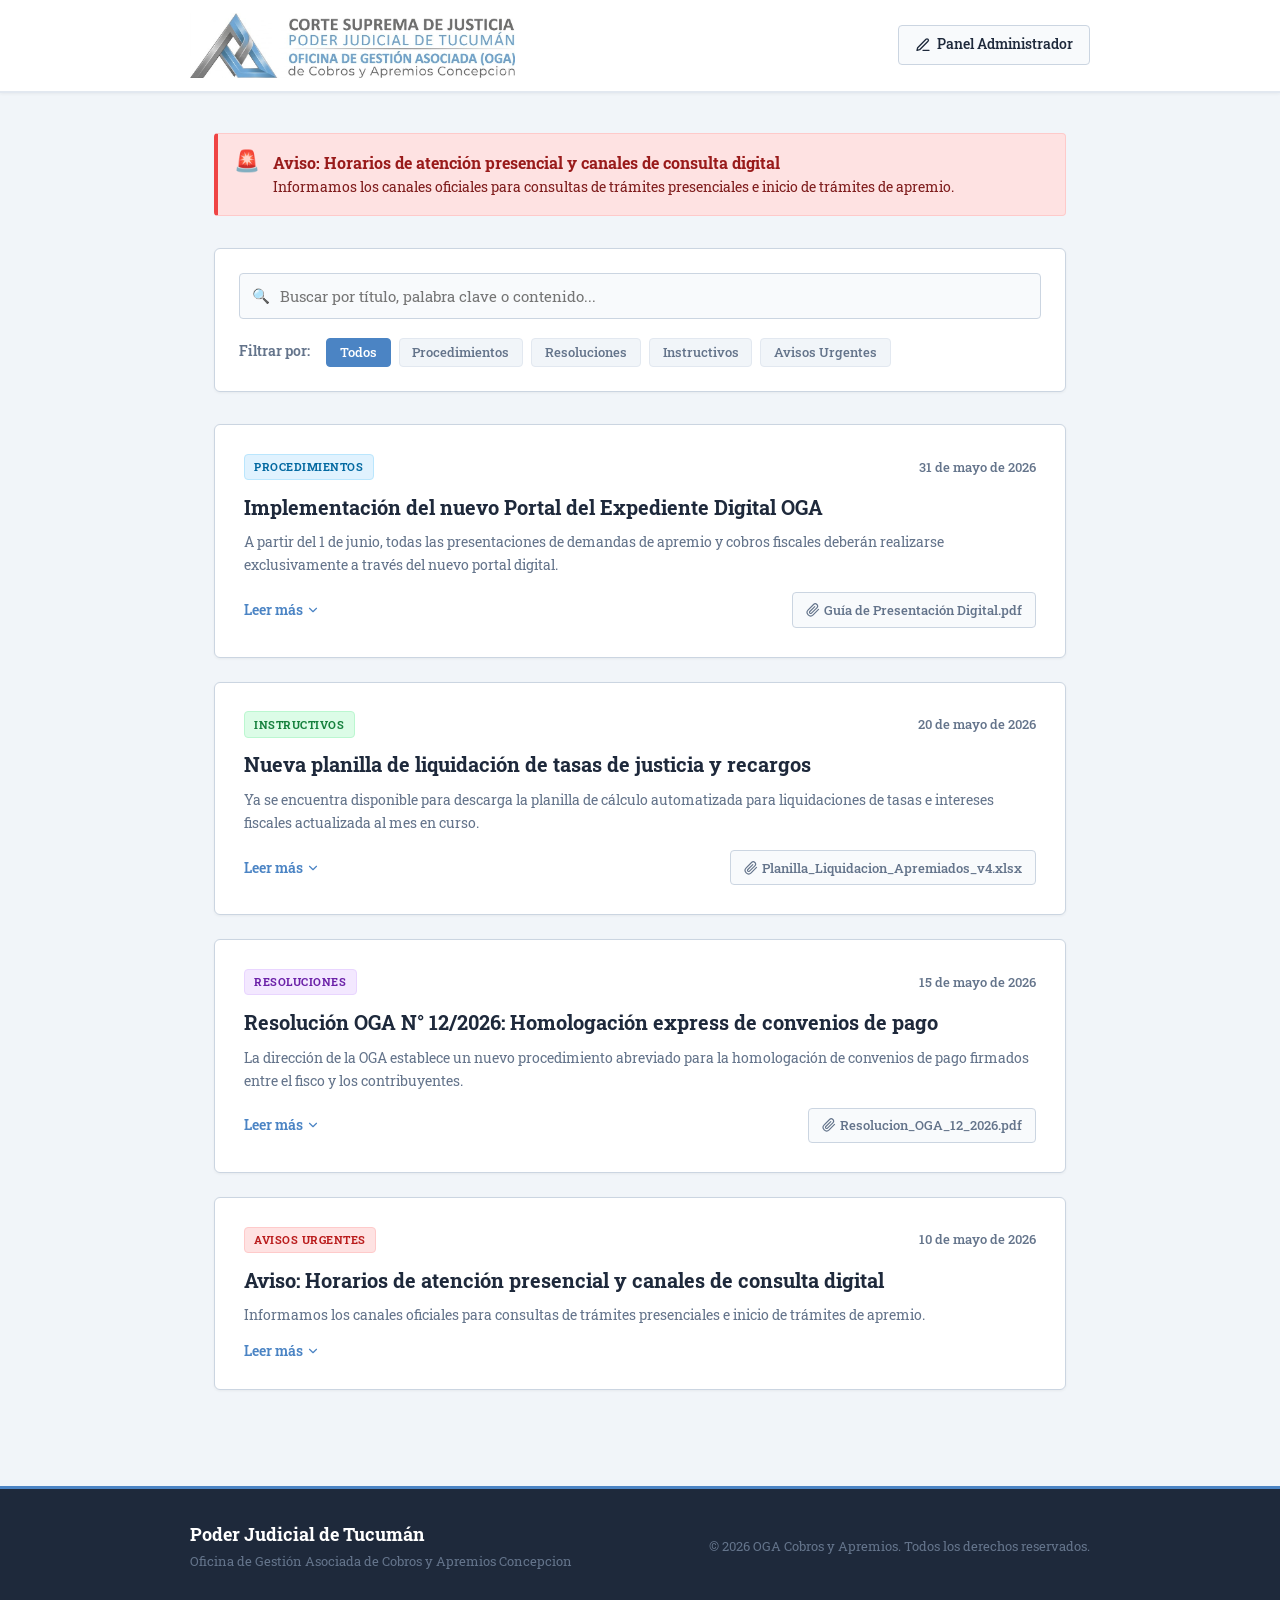
==== commit b58a769a: "Add files via upload" ====
--- a/index.html
+++ b/index.html
@@ -14,18 +14,14 @@
 </head>
 <body>
 
-  <!-- Encabezado Institucional -->
+  <!-- Encabezado Institucional (Diseño Claro al estilo de acordadas.justucuman.gov.ar) -->
   <header>
     <div class="header-container">
       <div class="brand">
-        <div class="logo-badge">OGA</div>
-        <div class="brand-text">
-          <h1>Cobros y Apremios</h1>
-          <p>Oficina de Gestión Asociada • Poder Judicial de Tucumán</p>
-        </div>
+        <!-- Logo oficial suministrado -->
+        <img src="assets/logo.jpg" alt="Logo Corte Suprema de Justicia - Poder Judicial de Tucumán - OGA Cobros y Apremios Concepcion" class="brand-logo">
       </div>
       <div class="nav-links">
-        <a href="https://www.justucuman.gov.ar" target="_blank" class="nav-btn secondary">Portal Judicial</a>
         <!-- Este botón redirige al panel autoadministrable de Decap CMS -->
         <a href="admin/" class="nav-btn">
           <svg width="16" height="16" viewBox="0 0 24 24" fill="none" stroke="currentColor" stroke-width="2" stroke-linecap="round" stroke-linejoin="round"><path d="M12 20h9"/><path d="M16.5 3.5a2.12 2.12 0 0 1 3 3L7 19l-4 1 1-4Z"/></svg>
@@ -35,11 +31,11 @@
     </div>
   </header>
 
-  <!-- Cuerpo Principal -->
+  <!-- Cuerpo Principal (Ancho completo centrado sin barra lateral) -->
   <main class="main-wrapper">
     
     <!-- Sección de Contenido (Noticias) -->
-    <section>
+    <section class="content-section">
       
       <!-- Banner de Avisos Urgentes (Se activa dinámicamente vía JS) -->
       <div id="urgent-alert" class="urgent-banner">
@@ -53,15 +49,11 @@
       <!-- Buscador y Filtros -->
       <div class="search-filter-section">
         <div class="search-box">
-          <input type="text" id="search-input" class="search-input" placeholder="Buscar por título, palabras clave o contenido de la novedad...">
+          <input type="text" id="search-input" class="search-input" placeholder="Buscar por título, palabra clave o contenido...">
         </div>
-        <div class="filter-tags">
+        <div class="filter-tags" id="filter-tags-container">
           <span class="filter-label">Filtrar por:</span>
-          <button class="tag-btn active" data-category="todos">Todos</button>
-          <button class="tag-btn" data-category="Procedimientos">Procedimientos</button>
-          <button class="tag-btn" data-category="Resoluciones">Resoluciones</button>
-          <button class="tag-btn" data-category="Instructivos">Instructivos</button>
-          <button class="tag-btn" data-category="Avisos Urgentes">Avisos Urgentes</button>
+          <!-- Se generarán dinámicamente vía JS (el botón "Todos" y las categorías de noticias.json) -->
         </div>
       </div>
 
@@ -74,64 +66,6 @@
       </div>
       
     </section>
-
-    <!-- Barra Lateral (Widgets y Enlaces) -->
-    <aside class="sidebar">
-      
-      <!-- Widget: Enlaces del Fuero -->
-      <div class="widget">
-        <h3 class="widget-title">
-          <svg width="18" height="18" viewBox="0 0 24 24" fill="none" stroke="currentColor" stroke-width="2"><path d="M10 13a5 5 0 0 0 7.54.54l3-3a5 5 0 0 0-7.07-7.07l-1.72 1.71"/><path d="M14 11a5 5 0 0 0-7.54-.54l-3 3a5 5 0 0 0 7.07 7.07l1.71-1.71"/></svg>
-          Enlaces de Utilidad
-        </h3>
-        <ul class="useful-links">
-          <li class="link-item">
-            <a href="https://mev.justucuman.gov.ar" target="_blank">Mesa de Entradas Virtual (MEV)</a>
-          </li>
-          <li class="link-item">
-            <a href="https://www.justucuman.gov.ar/formularios-tasa-justicia" target="_blank">Tasas de Justicia Judiciales</a>
-          </li>
-          <li class="link-item">
-            <a href="https://www.justucuman.gov.ar/caja-de-pagos" target="_blank">Portal de Pagos Oficiales</a>
-          </li>
-          <li class="link-item">
-            <a href="https://www.justucuman.gov.ar/notificaciones-electronicas" target="_blank">Notificaciones Electrónicas</a>
-          </li>
-        </ul>
-      </div>
-
-      <!-- Widget: Contacto OGA -->
-      <div class="widget">
-        <h3 class="widget-title">
-          <svg width="18" height="18" viewBox="0 0 24 24" fill="none" stroke="currentColor" stroke-width="2"><rect width="20" height="16" x="2" y="4" rx="2"/><path d="m22 7-8.97 5.7a1.94 1.94 0 0 1-2.06 0L2 7"/></svg>
-          Contacto OGA N° 1
-        </h3>
-        <div class="contact-info">
-          <div class="contact-item">
-            <span class="contact-icon">📍</span>
-            <div class="contact-details">
-              <strong>Ubicación Física</strong>
-              Centro Judicial Capital, Pasaje Vélez Sarsfield 450, Planta Baja, San Miguel de Tucumán.
-            </div>
-          </div>
-          <div class="contact-item">
-            <span class="contact-icon">✉️</span>
-            <div class="contact-details">
-              <strong>Correo Institucional</strong>
-              ogacobrosapremios@justucuman.gov.ar
-            </div>
-          </div>
-          <div class="contact-item">
-            <span class="contact-icon">🕒</span>
-            <div class="contact-details">
-              <strong>Horarios de Atención</strong>
-              Lunes a Viernes de 7:30 a 12:30 hs.
-            </div>
-          </div>
-        </div>
-      </div>
-
-    </aside>
   </main>
 
   <!-- Pie de Página -->
@@ -139,7 +73,7 @@
     <div class="footer-content">
       <div class="footer-brand">
         <h2>Poder Judicial de Tucumán</h2>
-        <p>Oficina de Gestión Asociada de Cobros y Apremios</p>
+        <p>Oficina de Gestión Asociada de Cobros y Apremios Concepcion</p>
       </div>
       <div class="footer-copy">
         &copy; 2026 OGA Cobros y Apremios. Todos los derechos reservados.
--- a/css/styles.css
+++ b/css/styles.css
@@ -1,187 +1,128 @@
-/* Import Google Fonts: Outfit (modern headlines) and Inter (highly readable body text) */
-@import url('https://fonts.googleapis.com/css2?family=Inter:wght@300;400;500;600;700&family=Outfit:wght@400;500;600;700;800&display=swap');
-
-/* Color Design System and Variables */
+/* Import Google Fonts: Roboto Slab (as used in acordadas.justucuman.gov.ar) */
+@import url('https://fonts.googleapis.com/css2?family=Roboto+Slab:wght@300;400;500;600;700&display=swap');
+
+/* Color Design System aligned with the Poder Judicial de Tucumán website */
 :root {
-  --primary-color: #0b2240;      /* Azul judicial profundo */
-  --primary-light: #16365f;     /* Azul medio institucional */
-  --primary-hover: #1b4478;
-  --accent-color: #c5a059;       /* Oro/Bronce institucional para detalles premium */
-  --accent-hover: #b08a43;
-  --accent-cyan: #0ea5e9;        /* Cian para acentos modernos */
-  --bg-color: #f8fafc;           /* Fondo gris/azul muy suave */
-  --card-bg: #ffffff;
-  --text-main: #0f172a;          /* Slate 900 */
-  --text-muted: #475569;         /* Slate 600 */
-  --border-color: #e2e8f0;       /* Slate 200 */
+  --primary-color: #334155;      /* Slate 700 - Texto principal y elementos neutros */
+  --primary-light: #4b84c4;      /* Azul Acero - Color predominante del logo */
+  --primary-dark: #1e3a8a;       /* Azul Marino Judicial */
+  --accent-color: #d97706;       /* Dorado/Bronce suave para llamados de atención */
+  --bg-color: #f1f5f9;           /* Fondo gris neutral claro */
+  --card-bg: #ffffff;            /* Fondo de tarjetas blanco */
+  --text-main: #1e293b;          /* Texto principal Slate 800 */
+  --text-muted: #64748b;         /* Texto secundario Slate 500 */
+  --border-color: #cbd5e1;       /* Bordes definidos estilo documento (Slate 300) */
+  --radius-sm: 4px;              /* Bordes más rectos estilo formal/documental */
+  --radius-md: 6px;
+  --font-family: 'Roboto Slab', Georgia, serif;
+  --transition: all 0.2s ease-in-out;
   --shadow-sm: 0 1px 3px rgba(0, 0, 0, 0.05);
-  --shadow-md: 0 4px 6px -1px rgba(0, 0, 0, 0.08), 0 2px 4px -2px rgba(0, 0, 0, 0.04);
-  --shadow-lg: 0 10px 15px -3px rgba(0, 0, 0, 0.08), 0 4px 6px -4px rgba(0, 0, 0, 0.04);
-  --shadow-glow: 0 0 15px rgba(197, 160, 89, 0.25);
-  --radius-sm: 6px;
-  --radius-md: 12px;
-  --radius-lg: 18px;
-  --font-title: 'Outfit', sans-serif;
-  --font-body: 'Inter', sans-serif;
-  --transition: all 0.25s cubic-bezier(0.4, 0, 0.2, 1);
-}
-
-/* Base resets & layout */
+  --shadow-md: 0 4px 6px -1px rgba(0, 0, 0, 0.05), 0 2px 4px -2px rgba(0, 0, 0, 0.05);
+}
+
+/* Reset y diseño base */
 * {
   box-sizing: border-box;
   margin: 0;
   padding: 0;
+  font-family: var(--font-family) !important;
 }
 
 body {
-  font-family: var(--font-body);
   background-color: var(--bg-color);
   color: var(--text-main);
   line-height: 1.6;
   -webkit-font-smoothing: antialiased;
 }
 
-/* Header & Navigation Styles */
+/* Header al estilo de acordadas.justucuman.gov.ar (Fondo claro e institucional) */
 header {
-  background: linear-gradient(135deg, var(--primary-color) 0%, var(--primary-light) 100%);
+  background-color: #ffffff;
+  padding: 0.8rem 1.5rem;
+  box-shadow: var(--shadow-sm);
+  border-bottom: 2px solid #e2e8f0;
+}
+
+.header-container {
+  max-width: 900px;
+  margin: 0 auto;
+  display: flex;
+  justify-content: space-between;
+  align-items: center;
+  flex-wrap: wrap;
+  gap: 1rem;
+}
+
+.brand {
+  display: flex;
+  align-items: center;
+}
+
+/* Imagen del Logo */
+.brand-logo {
+  height: 65px;
+  width: auto;
+  max-width: 100%;
+  display: block;
+}
+
+@media (max-width: 600px) {
+  .brand-logo {
+    height: 50px; /* Reducción de escala para móviles */
+  }
+  .header-container {
+    justify-content: center;
+    text-align: center;
+  }
+}
+
+.nav-links {
+  display: flex;
+  gap: 0.8rem;
+}
+
+.nav-btn {
+  background: #f8fafc;
+  border: 1px solid var(--border-color);
+  color: var(--text-main);
+  padding: 0.5rem 1rem;
+  border-radius: var(--radius-sm);
+  cursor: pointer;
+  font-weight: 500;
+  font-size: 0.85rem;
+  text-decoration: none;
+  transition: var(--transition);
+  display: inline-flex;
+  align-items: center;
+  gap: 0.4rem;
+}
+
+.nav-btn:hover {
+  background: var(--primary-light);
   color: white;
-  padding: 2.5rem 1.5rem;
-  box-shadow: var(--shadow-md);
-  position: relative;
-  overflow: hidden;
-  border-bottom: 3px solid var(--accent-color);
-}
-
-/* Subtle background accent pattern for the header */
-header::before {
-  content: '';
-  position: absolute;
-  top: -50%;
-  right: -20%;
-  width: 600px;
-  height: 600px;
-  background: radial-gradient(circle, rgba(197, 160, 89, 0.08) 0%, rgba(0, 0, 0, 0) 70%);
-  border-radius: 50%;
-  pointer-events: none;
-}
-
-.header-container {
-  max-width: 1200px;
-  margin: 0 auto;
-  display: flex;
-  justify-content: space-between;
-  align-items: center;
-  position: relative;
-  z-index: 10;
-}
-
-.brand {
-  display: flex;
-  align-items: center;
-  gap: 1rem;
-}
-
-.logo-badge {
-  background: rgba(255, 255, 255, 0.08);
-  border: 1px solid rgba(255, 255, 255, 0.15);
-  backdrop-filter: blur(10px);
-  width: 55px;
-  height: 55px;
-  border-radius: var(--radius-md);
-  display: flex;
-  align-items: center;
-  justify-content: center;
-  color: var(--accent-color);
-  font-family: var(--font-title);
-  font-weight: 800;
-  font-size: 1.5rem;
-  letter-spacing: -1px;
-  box-shadow: var(--shadow-glow);
-}
-
-.brand-text h1 {
-  font-family: var(--font-title);
-  font-weight: 700;
-  font-size: 1.8rem;
-  letter-spacing: -0.5px;
-  line-height: 1.2;
-}
-
-.brand-text p {
-  color: #94a3b8; /* Slate 400 */
-  font-size: 0.875rem;
-  text-transform: uppercase;
-  letter-spacing: 1.5px;
-  font-weight: 600;
-  margin-top: 0.2rem;
-}
-
-.nav-links {
-  display: flex;
-  gap: 1rem;
-}
-
-.nav-btn {
-  background: rgba(255, 255, 255, 0.08);
-  border: 1px solid rgba(255, 255, 255, 0.12);
-  color: white;
-  padding: 0.6rem 1.2rem;
-  border-radius: var(--radius-sm);
-  cursor: pointer;
-  font-family: var(--font-body);
-  font-weight: 500;
-  font-size: 0.9rem;
-  text-decoration: none;
-  transition: var(--transition);
-  display: inline-flex;
-  align-items: center;
-  gap: 0.5rem;
-}
-
-.nav-btn:hover {
-  background: var(--accent-color);
-  color: var(--primary-color);
-  border-color: var(--accent-color);
-  transform: translateY(-2px);
-  box-shadow: var(--shadow-glow);
+  border-color: var(--primary-light);
 }
 
 .nav-btn.secondary {
   background: transparent;
   border-color: transparent;
-  color: #cbd5e1;
+  color: var(--text-muted);
 }
 
 .nav-btn.secondary:hover {
-  color: white;
-  background: rgba(255, 255, 255, 0.08);
-  transform: none;
-  box-shadow: none;
-}
-
-/* Main Layout Grid */
+  color: var(--text-main);
+  background: #f1f5f9;
+}
+
+/* Main Layout Centered & Single Column (No sidebar, similar to Acordadas) */
 .main-wrapper {
-  max-width: 1200px;
+  max-width: 900px;
   margin: 2.5rem auto;
   padding: 0 1.5rem;
-  display: grid;
-  grid-template-columns: 8fr 4fr;
-  gap: 2.5rem;
-}
-
-@media (max-width: 968px) {
-  .main-wrapper {
-    grid-template-columns: 1fr;
-  }
-  .header-container {
-    flex-direction: column;
-    gap: 1.5rem;
-    align-items: flex-start;
-  }
-  .nav-links {
-    width: 100%;
-    justify-content: space-between;
-  }
+}
+
+.content-section {
+  width: 100%;
 }
 
 /* Search and Filters */
@@ -204,10 +145,9 @@
 
 .search-input {
   width: 100%;
-  padding: 0.8rem 1.2rem 0.8rem 2.8rem;
+  padding: 0.75rem 1rem 0.75rem 2.5rem;
   border: 1px solid var(--border-color);
   border-radius: var(--radius-sm);
-  font-family: var(--font-body);
   font-size: 0.95rem;
   color: var(--text-main);
   background: #f8fafc;
@@ -218,16 +158,16 @@
   outline: none;
   border-color: var(--primary-light);
   background: white;
-  box-shadow: 0 0 0 3px rgba(22, 54, 95, 0.1);
+  box-shadow: 0 0 0 3px rgba(75, 132, 196, 0.15);
 }
 
 .search-box::before {
   content: "🔍";
   position: absolute;
-  left: 1rem;
+  left: 0.8rem;
   top: 50%;
   transform: translateY(-50%);
-  font-size: 0.95rem;
+  font-size: 0.9rem;
   color: var(--text-muted);
 }
 
@@ -248,9 +188,9 @@
 .tag-btn {
   background: #f1f5f9;
   border: 1px solid #e2e8f0;
-  padding: 0.4rem 0.9rem;
-  border-radius: 20px;
-  font-size: 0.85rem;
+  padding: 0.35rem 0.8rem;
+  border-radius: var(--radius-sm);
+  font-size: 0.8rem;
   font-weight: 500;
   color: var(--text-muted);
   cursor: pointer;
@@ -266,21 +206,19 @@
   background: var(--primary-light);
   border-color: var(--primary-light);
   color: white;
-  box-shadow: var(--shadow-sm);
 }
 
 /* Urgent Alert Banner */
 .urgent-banner {
-  background: linear-gradient(135deg, #fef2f2 0%, #fee2e2 100%);
-  border-left: 5px solid #ef4444;
-  border-radius: var(--radius-md);
-  padding: 1.2rem;
+  background: #fee2e2;
+  border: 1px solid #fecaca;
+  border-left: 4px solid #ef4444;
+  border-radius: var(--radius-sm);
+  padding: 1rem;
   margin-bottom: 2rem;
-  box-shadow: var(--shadow-sm);
-  display: none; /* Controlled by JS if urgent exists */
+  display: none;
   align-items: flex-start;
-  gap: 1rem;
-  animation: fadeIn 0.4s ease;
+  gap: 0.8rem;
 }
 
 .urgent-banner.active {
@@ -288,25 +226,23 @@
 }
 
 .urgent-icon {
-  font-size: 1.5rem;
-  color: #ef4444;
+  font-size: 1.3rem;
   line-height: 1;
 }
 
 .urgent-content h3 {
-  font-family: var(--font-title);
   color: #991b1b;
-  font-size: 1.1rem;
+  font-size: 1rem;
   font-weight: 700;
-  margin-bottom: 0.2rem;
+  margin-bottom: 0.1rem;
 }
 
 .urgent-content p {
   color: #7f1d1d;
-  font-size: 0.9rem;
-}
-
-/* News List Grid */
+  font-size: 0.85rem;
+}
+
+/* News List Grid (Full-width items) */
 .news-container {
   display: flex;
   flex-direction: column;
@@ -314,255 +250,158 @@
 }
 
 .news-card {
-  background: var(--card-bg);
-  border: 1px solid var(--border-color);
-  border-radius: var(--radius-md);
-  padding: 2rem;
-  box-shadow: var(--shadow-sm);
-  transition: var(--transition);
-  position: relative;
-  overflow: hidden;
-}
-
-.news-card::after {
-  content: '';
-  position: absolute;
-  top: 0;
-  left: 0;
-  width: 4px;
-  height: 100%;
-  background: var(--primary-light);
-}
-
-.news-card:hover {
-  transform: translateY(-3px);
-  box-shadow: var(--shadow-lg);
-  border-color: rgba(22, 54, 95, 0.15);
-}
-
-.card-header {
-  display: flex;
-  justify-content: space-between;
-  align-items: center;
-  margin-bottom: 0.8rem;
-  flex-wrap: wrap;
-  gap: 0.5rem;
-}
-
-.badge {
-  font-size: 0.75rem;
-  font-weight: 700;
-  text-transform: uppercase;
-  padding: 0.25rem 0.75rem;
-  border-radius: 10px;
-  letter-spacing: 0.5px;
-}
-
-/* Category Badges */
-.badge.procedimientos { background: #e0f2fe; color: #0369a1; } /* Azul cian */
-.badge.resoluciones { background: #f3e8ff; color: #6b21a8; }   /* Purpura */
-.badge.instructivos { background: #dcfce7; color: #15803d; }   /* Verde */
-.badge.avisos-urgentes { background: #fee2e2; color: #b91c1c; } /* Rojo */
-
-.news-date {
-  font-size: 0.85rem;
-  color: var(--text-muted);
-  font-weight: 500;
-}
-
-.news-card h2 {
-  font-family: var(--font-title);
-  color: var(--primary-color);
-  font-size: 1.4rem;
-  font-weight: 700;
-  margin-bottom: 0.8rem;
-  line-height: 1.3;
-}
-
-.news-summary {
-  color: var(--text-muted);
-  font-size: 0.95rem;
-  margin-bottom: 1.2rem;
-}
-
-/* Expandable full content styling */
-.news-full-content {
-  display: none;
-  border-top: 1px dashed var(--border-color);
-  padding-top: 1.2rem;
-  margin-top: 1rem;
-  color: var(--text-main);
-  font-size: 0.95rem;
-  animation: slideDown 0.3s ease;
-}
-
-.news-full-content.active {
-  display: block;
-}
-
-.news-full-content h3, .news-full-content h4 {
-  font-family: var(--font-title);
-  color: var(--primary-light);
-  margin: 1.2rem 0 0.6rem 0;
-  font-weight: 600;
-}
-
-.news-full-content p {
-  margin-bottom: 0.8rem;
-}
-
-.news-full-content ul, .news-full-content ol {
-  margin-left: 1.5rem;
-  margin-bottom: 1rem;
-}
-
-.news-full-content li {
-  margin-bottom: 0.4rem;
-}
-
-.news-actions {
-  display: flex;
-  justify-content: space-between;
-  align-items: center;
-  margin-top: 1.2rem;
-  flex-wrap: wrap;
-  gap: 1rem;
-}
-
-.read-more-btn {
-  background: transparent;
-  border: none;
-  color: var(--primary-light);
-  font-family: var(--font-body);
-  font-weight: 600;
-  font-size: 0.9rem;
-  cursor: pointer;
-  padding: 0;
-  display: inline-flex;
-  align-items: center;
-  gap: 0.3rem;
-  transition: var(--transition);
-}
-
-.read-more-btn:hover {
-  color: var(--accent-color);
-}
-
-.read-more-btn svg {
-  transition: transform 0.2s;
-}
-
-.read-more-btn.active svg {
-  transform: rotate(180deg);
-}
-
-.attachment-btn {
-  background: #f8fafc;
-  border: 1px solid var(--border-color);
-  color: var(--text-muted);
-  padding: 0.5rem 1rem;
-  border-radius: var(--radius-sm);
-  text-decoration: none;
-  font-size: 0.85rem;
-  font-weight: 500;
-  display: inline-flex;
-  align-items: center;
-  gap: 0.4rem;
-  transition: var(--transition);
-}
-
-.attachment-btn:hover {
-  background: #e2e8f0;
-  color: var(--text-main);
-  border-color: #cbd5e1;
-}
-
-/* Sidebar Widgets */
-.sidebar {
-  display: flex;
-  flex-direction: column;
-  gap: 2rem;
-}
-
-.widget {
   background: var(--card-bg);
   border: 1px solid var(--border-color);
   border-radius: var(--radius-md);
   padding: 1.8rem;
   box-shadow: var(--shadow-sm);
-}
-
-.widget-title {
-  font-family: var(--font-title);
-  color: var(--primary-color);
-  font-size: 1.15rem;
+  transition: var(--transition);
+  position: relative;
+}
+
+.news-card:hover {
+  border-color: var(--primary-light);
+  box-shadow: var(--shadow-md);
+}
+
+.card-header {
+  display: flex;
+  justify-content: space-between;
+  align-items: center;
+  margin-bottom: 0.8rem;
+  flex-wrap: wrap;
+  gap: 0.5rem;
+}
+
+.badge {
+  font-size: 0.7rem;
   font-weight: 700;
-  margin-bottom: 1.2rem;
-  padding-bottom: 0.6rem;
-  border-bottom: 2px solid var(--accent-color);
-  display: flex;
-  align-items: center;
-  gap: 0.5rem;
-}
-
-.useful-links {
-  list-style: none;
-  display: flex;
-  flex-direction: column;
+  text-transform: uppercase;
+  padding: 0.2rem 0.6rem;
+  border-radius: var(--radius-sm);
+  letter-spacing: 0.5px;
+  border: 1px solid #cbd5e1;
+  background: #f1f5f9;
+  color: #475569;
+}
+
+/* Category Badges matching PJT identity */
+.badge.procedimientos { background: #e0f2fe; color: #0369a1; border-color: #bae6fd; }
+.badge.resoluciones { background: #f3e8ff; color: #6b21a8; border-color: #e9d5ff; }
+.badge.instructivos { background: #dcfce7; color: #15803d; border-color: #bbf7d0; }
+.badge.avisos-urgentes { background: #fee2e2; color: #b91c1c; border-color: #fecaca; }
+
+.news-date {
+  font-size: 0.8rem;
+  color: var(--text-muted);
+  font-weight: 500;
+}
+
+.news-card h2 {
+  color: var(--text-main);
+  font-size: 1.25rem;
+  font-weight: 700;
+  margin-bottom: 0.6rem;
+  line-height: 1.4;
+}
+
+.news-summary {
+  color: var(--text-muted);
+  font-size: 0.9rem;
+  margin-bottom: 1rem;
+}
+
+/* Expandable content */
+.news-full-content {
+  display: none;
+  border-top: 1px dashed var(--border-color);
+  padding-top: 1rem;
+  margin-top: 1rem;
+  color: var(--text-main);
+  font-size: 0.9rem;
+}
+
+.news-full-content.active {
+  display: block;
+}
+
+.news-full-content h3, .news-full-content h4 {
+  color: var(--primary-dark);
+  margin: 1rem 0 0.5rem 0;
+  font-weight: 700;
+  font-size: 1.05rem;
+}
+
+.news-full-content p {
+  margin-bottom: 0.75rem;
+}
+
+.news-full-content ul, .news-full-content ol {
+  margin-left: 1.2rem;
+  margin-bottom: 0.8rem;
+}
+
+.news-full-content li {
+  margin-bottom: 0.3rem;
+}
+
+.news-actions {
+  display: flex;
+  justify-content: space-between;
+  align-items: center;
+  margin-top: 1rem;
+  flex-wrap: wrap;
   gap: 0.8rem;
 }
 
-.link-item a {
-  color: var(--text-muted);
+.read-more-btn {
+  background: transparent;
+  border: none;
+  color: var(--primary-light);
+  font-weight: 600;
+  font-size: 0.85rem;
+  cursor: pointer;
+  padding: 0;
+  display: inline-flex;
+  align-items: center;
+  gap: 0.2rem;
+  transition: var(--transition);
+}
+
+.read-more-btn:hover {
+  color: var(--primary-dark);
+}
+
+.read-more-btn svg {
+  transition: transform 0.2s;
+}
+
+.read-more-btn.active svg {
+  transform: rotate(180deg);
+}
+
+.attachment-btn {
+  background: #f8fafc;
+  border: 1px solid var(--border-color);
+  color: var(--text-muted);
+  padding: 0.4rem 0.8rem;
+  border-radius: var(--radius-sm);
   text-decoration: none;
-  font-size: 0.9rem;
+  font-size: 0.8rem;
   font-weight: 500;
-  display: flex;
-  justify-content: space-between;
-  align-items: center;
-  padding: 0.6rem;
-  border-radius: var(--radius-sm);
-  background: #f8fafc;
-  border: 1px solid transparent;
-  transition: var(--transition);
-}
-
-.link-item a:hover {
-  color: var(--primary-color);
-  background: #f1f5f9;
-  border-color: var(--border-color);
-  transform: translateX(3px);
-}
-
-.link-item a::after {
-  content: '→';
-  color: var(--accent-color);
-  font-weight: bold;
-}
-
-.contact-info {
-  display: flex;
-  flex-direction: column;
-  gap: 1rem;
-}
-
-.contact-item {
-  display: flex;
-  gap: 0.8rem;
-  font-size: 0.875rem;
-  color: var(--text-muted);
-}
-
-.contact-icon {
-  font-size: 1.1rem;
-}
-
-.contact-details strong {
-  color: var(--text-main);
-  display: block;
-}
-
-/* Empty State Styling */
+  display: inline-flex;
+  align-items: center;
+  gap: 0.3rem;
+  transition: var(--transition);
+}
+
+.attachment-btn:hover {
+  background: var(--primary-light);
+  color: white;
+  border-color: var(--primary-light);
+}
+
+/* Empty State */
 .no-results {
   background: var(--card-bg);
   border: 1px dashed var(--border-color);
@@ -573,137 +412,55 @@
 }
 
 .no-results-icon {
-  font-size: 2.5rem;
-  margin-bottom: 1rem;
+  font-size: 2.2rem;
+  margin-bottom: 0.8rem;
 }
 
 .no-results h3 {
-  font-family: var(--font-title);
-  color: var(--primary-color);
-  font-size: 1.2rem;
-  margin-bottom: 0.5rem;
-}
-
-/* Footer Styling */
+  font-size: 1.1rem;
+  color: var(--text-main);
+  margin-bottom: 0.3rem;
+}
+
+/* Footer (Discreto y formal) */
 footer {
-  background: var(--primary-color);
-  color: #cbd5e1;
-  padding: 3rem 1.5rem;
-  border-top: 5px solid var(--accent-color);
-  margin-top: 5rem;
+  background-color: #1e293b;
+  color: #94a3b8;
+  padding: 2rem 1.5rem;
+  border-top: 3px solid var(--primary-light);
+  margin-top: 6rem;
 }
 
 .footer-content {
-  max-width: 1200px;
+  max-width: 900px;
   margin: 0 auto;
   display: flex;
   justify-content: space-between;
   align-items: center;
   flex-wrap: wrap;
-  gap: 2rem;
+  gap: 1.5rem;
 }
 
 .footer-brand h2 {
-  font-family: var(--font-title);
   color: white;
-  font-size: 1.3rem;
+  font-size: 1.1rem;
   font-weight: 700;
 }
 
 .footer-brand p {
-  font-size: 0.85rem;
-  color: #94a3b8;
-  margin-top: 0.2rem;
+  font-size: 0.8rem;
+  color: #64748b;
+  margin-top: 0.1rem;
 }
 
 .footer-copy {
-  font-size: 0.85rem;
-  color: #94a3b8;
-}
-
-/* Admin Dashboard Layout */
-.admin-header {
-  background: linear-gradient(135deg, var(--primary-color) 0%, var(--primary-light) 100%);
-  color: white;
-  padding: 1.5rem 2rem;
-  border-bottom: 3px solid var(--accent-color);
-  display: flex;
-  justify-content: space-between;
-  align-items: center;
-}
-
-.admin-body {
-  max-width: 900px;
-  margin: 3rem auto;
-  padding: 0 1.5rem;
-}
-
-.admin-card {
-  background: white;
-  border: 1px solid var(--border-color);
-  border-radius: var(--radius-md);
-  padding: 2.5rem;
-  box-shadow: var(--shadow-md);
-}
-
-.admin-card h2 {
-  font-family: var(--font-title);
-  color: var(--primary-color);
-  font-size: 1.6rem;
-  margin-bottom: 1.5rem;
-  border-bottom: 1px solid var(--border-color);
-  padding-bottom: 0.8rem;
-}
-
-.form-group {
-  margin-bottom: 1.5rem;
-}
-
-.form-group label {
-  display: block;
-  font-weight: 600;
-  font-size: 0.9rem;
-  color: var(--text-main);
-  margin-bottom: 0.5rem;
-}
-
-.form-control {
-  width: 100%;
-  padding: 0.75rem 1rem;
-  border: 1px solid var(--border-color);
-  border-radius: var(--radius-sm);
-  font-family: var(--font-body);
-  font-size: 0.95rem;
-  color: var(--text-main);
-  background: #f8fafc;
-  transition: var(--transition);
-}
-
-.form-control:focus {
-  outline: none;
-  border-color: var(--accent-color);
-  background: white;
-  box-shadow: 0 0 0 3px rgba(197, 160, 89, 0.15);
-}
-
-textarea.form-control {
-  resize: vertical;
-  min-height: 120px;
-}
-
-/* Decap CMS customized container rules (if embedding custom styles) */
-/* We target classes created by Decap CMS interface for nice aesthetics */
-iframe {
-  border: none;
-}
-
-/* Animations */
-@keyframes fadeIn {
-  from { opacity: 0; transform: translateY(10px); }
-  to { opacity: 1; transform: translateY(0); }
-}
-
-@keyframes slideDown {
-  from { opacity: 0; max-height: 0; overflow: hidden; }
-  to { opacity: 1; max-height: 2000px; }
-}
+  font-size: 0.8rem;
+  color: #64748b;
+}
+
+@media (max-width: 600px) {
+  .footer-content {
+    flex-direction: column;
+    text-align: center;
+  }
+}
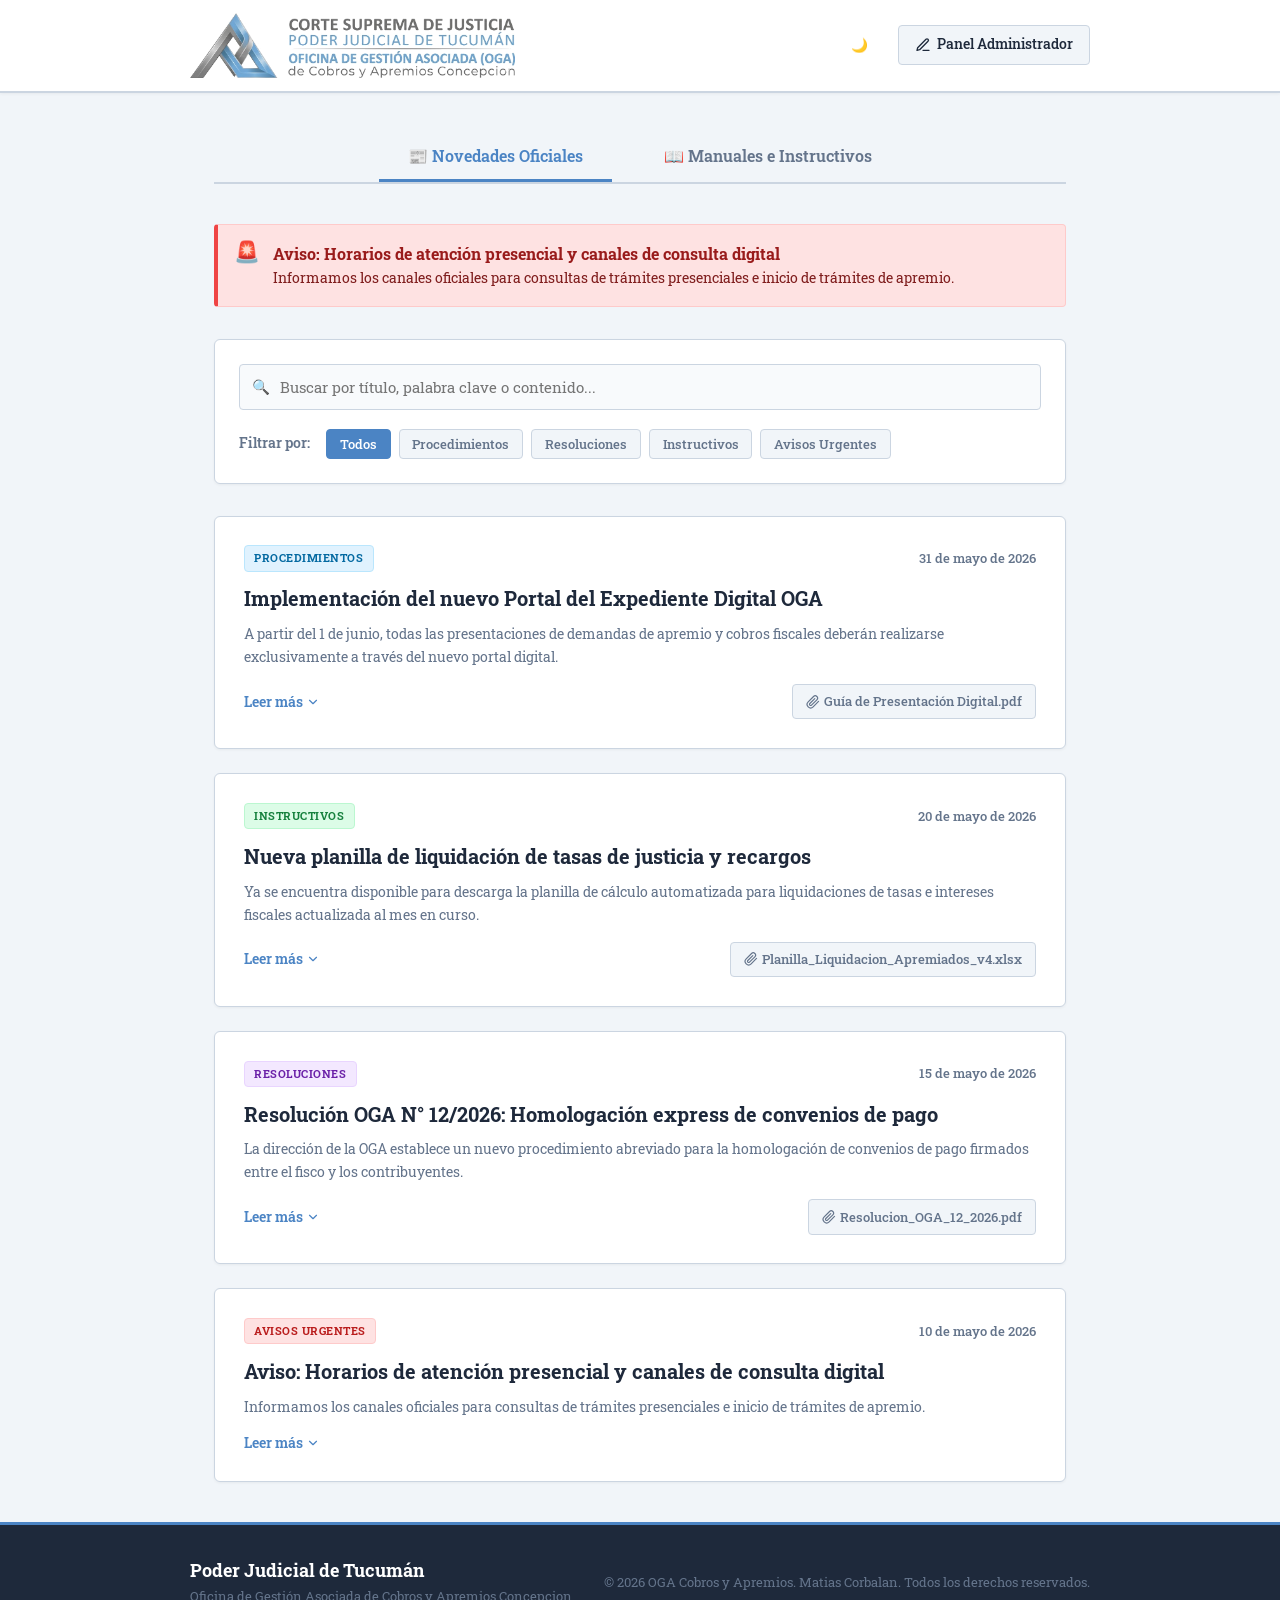
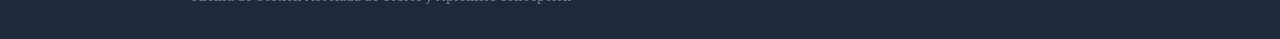
==== commit a1fc9d8a: "Add files via upload Añadido manuales e instructivos" ====
--- a/index.html
+++ b/index.html
@@ -9,8 +9,10 @@
   <!-- Estilos -->
   <link rel="stylesheet" href="css/styles.css">
   
-  <!-- Netlify Identity Widget (Necesario para que funcione el login en Decap CMS) -->
-  <script src="https://identity.netlify.com/v1/netlify-identity-widget.js"></script>
+  <!-- Iconos (Símbolo de OGA de Concepción) -->
+  <link rel="icon" type="image/x-icon" href="favicon.ico">
+  <link rel="icon" type="image/png" sizes="32x32" href="assets/favicon.png">
+  <link rel="apple-touch-icon" sizes="180x180" href="assets/apple-touch-icon.png">
 </head>
 <body>
 
@@ -18,11 +20,15 @@
   <header>
     <div class="header-container">
       <div class="brand">
-        <!-- Logo oficial suministrado -->
-        <img src="assets/logo.jpg" alt="Logo Corte Suprema de Justicia - Poder Judicial de Tucumán - OGA Cobros y Apremios Concepcion" class="brand-logo">
+        <!-- Restauración del logo original de la OGA -->
+        <img src="assets/logo.png" alt="Logo Corte Suprema de Justicia - Poder Judicial de Tucumán - OGA Cobros y Apremios Concepcion" class="brand-logo">
       </div>
       <div class="nav-links">
-        <!-- Este botón redirige al panel autoadministrable de Decap CMS -->
+        <!-- Botón de cambio de tema Claro / Oscuro -->
+        <button id="theme-toggle" class="nav-btn secondary" title="Cambiar tema claro/oscuro">
+          <span class="theme-icon">🌙</span>
+        </button>
+        <!-- Este botón redirige al panel autoadministrable -->
         <a href="admin/" class="nav-btn">
           <svg width="16" height="16" viewBox="0 0 24 24" fill="none" stroke="currentColor" stroke-width="2" stroke-linecap="round" stroke-linejoin="round"><path d="M12 20h9"/><path d="M16.5 3.5a2.12 2.12 0 0 1 3 3L7 19l-4 1 1-4Z"/></svg>
           Panel Administrador
@@ -34,38 +40,81 @@
   <!-- Cuerpo Principal (Ancho completo centrado sin barra lateral) -->
   <main class="main-wrapper">
     
-    <!-- Sección de Contenido (Noticias) -->
-    <section class="content-section">
-      
-      <!-- Banner de Avisos Urgentes (Se activa dinámicamente vía JS) -->
-      <div id="urgent-alert" class="urgent-banner">
-        <div class="urgent-icon">🚨</div>
-        <div class="urgent-content">
-          <h3 id="urgent-title">Aviso de Interés Urgente</h3>
-          <p id="urgent-desc">Cargando aviso...</p>
+    <!-- Selector de Pestañas Principales (Novedades vs Manuales) -->
+    <nav class="main-nav-tabs">
+      <button class="main-tab-btn active" data-main-tab="news">📰 Novedades Oficiales</button>
+      <button class="main-tab-btn" data-main-tab="manuals">📖 Manuales e Instructivos</button>
+    </nav>
+
+    <!-- Contenido Pestaña 1: Novedades -->
+    <div id="news-tab-content" class="main-tab-content active">
+      <section class="content-section">
+        <!-- Banner de Avisos Urgentes (Se activa dinámicamente vía JS) -->
+        <div id="urgent-alert" class="urgent-banner">
+          <div class="urgent-icon">🚨</div>
+          <div class="urgent-content">
+            <h3 id="urgent-title">Aviso de Interés Urgente</h3>
+            <p id="urgent-desc">Cargando aviso...</p>
+          </div>
         </div>
-      </div>
 
-      <!-- Buscador y Filtros -->
-      <div class="search-filter-section">
-        <div class="search-box">
-          <input type="text" id="search-input" class="search-input" placeholder="Buscar por título, palabra clave o contenido...">
+        <!-- Buscador y Filtros -->
+        <div class="search-filter-section">
+          <div class="search-box">
+            <input type="text" id="search-input" class="search-input" placeholder="Buscar por título, palabra clave o contenido...">
+          </div>
+          <div class="filter-tags" id="filter-tags-container">
+            <span class="filter-label">Filtrar por:</span>
+            <!-- Se generarán dinámicamente vía JS (el botón "Todos" y las categorías de noticias.json) -->
+          </div>
         </div>
-        <div class="filter-tags" id="filter-tags-container">
-          <span class="filter-label">Filtrar por:</span>
-          <!-- Se generarán dinámicamente vía JS (el botón "Todos" y las categorías de noticias.json) -->
+
+        <!-- Contenedor dinámico de novedades -->
+        <div id="news-list" class="news-container">
+          <!-- Renderizado por JS -->
+          <div class="no-results">
+            <p>Cargando novedades oficiales...</p>
+          </div>
         </div>
-      </div>
+      </section>
+    </div>
 
-      <!-- Contenedor dinámico de novedades -->
-      <div id="news-list" class="news-container">
-        <!-- Renderizado por JS -->
-        <div class="no-results">
-          <p>Cargando novedades oficiales...</p>
+    <!-- Contenido Pestaña 2: Manuales e Instructivos -->
+    <div id="manuals-tab-content" class="main-tab-content">
+      <section class="content-section">
+        <!-- Listado General de Manuales -->
+        <div id="manuals-list-container">
+          <div class="search-filter-section">
+            <div class="search-box">
+              <input type="text" id="manual-search-input" class="search-input" placeholder="Buscar instructivos por título o descripción...">
+            </div>
+          </div>
+          <div id="manuals-grid" class="news-container">
+            <!-- Cargado por JS -->
+            <div class="no-results">
+              <p>Cargando instructivos oficiales...</p>
+            </div>
+          </div>
         </div>
-      </div>
-      
-    </section>
+
+        <!-- Vista de Detalle de un Manual (Paso a Paso) -->
+        <div id="manual-detail-container" style="display: none;">
+          <div style="margin-bottom: 2rem;">
+            <button id="btn-back-to-manuals" class="nav-btn secondary">
+              <svg width="14" height="14" viewBox="0 0 24 24" fill="none" stroke="currentColor" stroke-width="2" stroke-linecap="round" stroke-linejoin="round"><path d="M19 12H5"/><path d="m12 19-7-7 7-7"/></svg>
+              Volver al listado
+            </button>
+            <h1 id="manual-detail-title" style="margin-top: 1.5rem; color: var(--primary-dark); font-size: 1.6rem; font-weight: 700;">Título del Instructivo</h1>
+            <p id="manual-detail-desc" class="news-summary" style="margin-top: 0.5rem; font-size: 1rem;">Descripción detallada.</p>
+          </div>
+          
+          <!-- Contenedor de la línea de tiempo vertical -->
+          <div id="manual-steps-timeline" class="timeline-container">
+            <!-- Cargado por JS -->
+          </div>
+        </div>
+      </section>
+    </div>
   </main>
 
   <!-- Pie de Página -->
@@ -76,24 +125,12 @@
         <p>Oficina de Gestión Asociada de Cobros y Apremios Concepcion</p>
       </div>
       <div class="footer-copy">
-        &copy; 2026 OGA Cobros y Apremios. Todos los derechos reservados.
+        &copy; 2026 OGA Cobros y Apremios. Matias Corbalan. Todos los derechos reservados.
       </div>
     </div>
   </footer>
 
   <!-- Scripts del Sistema -->
   <script src="js/app.js"></script>
-  <script>
-    // Redirige al login de Decap CMS si viene desde una invitación por correo de Netlify Identity
-    if (window.netlifyIdentity) {
-      window.netlifyIdentity.on("init", user => {
-        if (!user) {
-          window.netlifyIdentity.on("login", () => {
-            document.location.href = "/admin/";
-          });
-        }
-      });
-    }
-  </script>
 </body>
 </html>
--- a/css/styles.css
+++ b/css/styles.css
@@ -20,6 +20,19 @@
   --shadow-md: 0 4px 6px -1px rgba(0, 0, 0, 0.05), 0 2px 4px -2px rgba(0, 0, 0, 0.05);
 }
 
+/* Modo Oscuro Premium */
+body.dark-theme {
+  --primary-color: #e2e8f0;      /* Claro para contraste en fondo oscuro */
+  --primary-light: #60a5fa;      /* Azul cian brillante */
+  --primary-dark: #3b82f6;
+  --accent-color: #f59e0b;
+  --bg-color: #0f172a;          /* Fondo oscuro Slate 900 */
+  --card-bg: #1e293b;           /* Tarjetas Slate 800 */
+  --text-main: #f8fafc;         /* Texto claro Slate 50 */
+  --text-muted: #94a3b8;        /* Texto atenuado Slate 400 */
+  --border-color: #334155;      /* Bordes oscuros Slate 700 */
+}
+
 /* Reset y diseño base */
 * {
   box-sizing: border-box;
@@ -33,14 +46,18 @@
   color: var(--text-main);
   line-height: 1.6;
   -webkit-font-smoothing: antialiased;
+  display: flex;
+  flex-direction: column;
+  min-height: 100vh;
 }
 
 /* Header al estilo de acordadas.justucuman.gov.ar (Fondo claro e institucional) */
 header {
-  background-color: #ffffff;
+  background-color: var(--card-bg);
   padding: 0.8rem 1.5rem;
   box-shadow: var(--shadow-sm);
-  border-bottom: 2px solid #e2e8f0;
+  border-bottom: 2px solid var(--border-color);
+  transition: var(--transition);
 }
 
 .header-container {
@@ -58,17 +75,24 @@
   align-items: center;
 }
 
-/* Imagen del Logo */
+/* Imagen del Logo original */
 .brand-logo {
   height: 65px;
   width: auto;
   max-width: 100%;
   display: block;
+  transition: var(--transition);
+}
+
+/* En Modo Oscuro, invertimos los colores del logo original (texto oscuro y logo metálico)
+   sobre la transparencia para que contraste correctamente en el encabezado oscuro */
+body.dark-theme .brand-logo {
+  filter: invert(1) hue-rotate(180deg);
 }
 
 @media (max-width: 600px) {
   .brand-logo {
-    height: 50px; /* Reducción de escala para móviles */
+    height: 48px; /* Reducción de escala para móviles */
   }
   .header-container {
     justify-content: center;
@@ -82,7 +106,7 @@
 }
 
 .nav-btn {
-  background: #f8fafc;
+  background: var(--bg-color);
   border: 1px solid var(--border-color);
   color: var(--text-main);
   padding: 0.5rem 1rem;
@@ -111,7 +135,7 @@
 
 .nav-btn.secondary:hover {
   color: var(--text-main);
-  background: #f1f5f9;
+  background: var(--border-color);
 }
 
 /* Main Layout Centered & Single Column (No sidebar, similar to Acordadas) */
@@ -119,6 +143,7 @@
   max-width: 900px;
   margin: 2.5rem auto;
   padding: 0 1.5rem;
+  flex: 1;
 }
 
 .content-section {
@@ -186,8 +211,8 @@
 }
 
 .tag-btn {
-  background: #f1f5f9;
-  border: 1px solid #e2e8f0;
+  background: var(--bg-color);
+  border: 1px solid var(--border-color);
   padding: 0.35rem 0.8rem;
   border-radius: var(--radius-sm);
   font-size: 0.8rem;
@@ -198,7 +223,7 @@
 }
 
 .tag-btn:hover {
-  background: #e2e8f0;
+  background: var(--border-color);
   color: var(--text-main);
 }
 
@@ -381,7 +406,7 @@
 }
 
 .attachment-btn {
-  background: #f8fafc;
+  background: var(--bg-color);
   border: 1px solid var(--border-color);
   color: var(--text-muted);
   padding: 0.4rem 0.8rem;
@@ -428,7 +453,7 @@
   color: #94a3b8;
   padding: 2rem 1.5rem;
   border-top: 3px solid var(--primary-light);
-  margin-top: 6rem;
+  margin-top: auto;
 }
 
 .footer-content {
@@ -464,3 +489,615 @@
     text-align: center;
   }
 }
+
+/* ==========================================================================
+   Admin Dashboard Styling
+   ========================================================================== */
+
+/* Admin Header & Nav */
+.admin-nav-bar {
+  display: flex;
+  border-bottom: 2px solid var(--border-color);
+  margin-bottom: 2rem;
+  background: var(--card-bg);
+  padding: 0 1rem;
+  border-radius: var(--radius-md);
+  box-shadow: var(--shadow-sm);
+  gap: 0.5rem;
+}
+
+.tab-btn {
+  background: transparent;
+  border: none;
+  border-bottom: 3px solid transparent;
+  padding: 1rem 1.2rem;
+  font-weight: 500;
+  font-size: 0.9rem;
+  color: var(--text-muted);
+  cursor: pointer;
+  transition: var(--transition);
+}
+
+.tab-btn:hover:not(:disabled) {
+  color: var(--primary-light);
+}
+
+.tab-btn.active {
+  color: var(--primary-light);
+  border-bottom-color: var(--primary-light);
+  font-weight: 600;
+}
+
+.tab-btn:disabled {
+  opacity: 0.4;
+  cursor: not-allowed;
+}
+
+.tab-content {
+  display: none;
+  animation: fadeIn 0.25s ease-out;
+}
+
+.tab-content.active {
+  display: block;
+}
+
+/* Connection Badges */
+.connection-badge {
+  display: inline-block;
+  padding: 0.3rem 0.8rem;
+  border-radius: 20px;
+  font-size: 0.75rem;
+  font-weight: 700;
+  text-transform: uppercase;
+}
+
+.connection-badge.success {
+  background-color: #dcfce7;
+  color: #166534;
+  border: 1px solid #bbf7d0;
+}
+
+.connection-badge.danger {
+  background-color: #fee2e2;
+  color: #991b1b;
+  border: 1px solid #fecaca;
+}
+
+/* Cards & Panel Layouts */
+.admin-card {
+  background: var(--card-bg);
+  border: 1px solid var(--border-color);
+  border-radius: var(--radius-md);
+  padding: 2rem;
+  box-shadow: var(--shadow-sm);
+  margin-bottom: 2rem;
+}
+
+.admin-card-header {
+  display: flex;
+  justify-content: space-between;
+  align-items: center;
+  margin-bottom: 1.5rem;
+  border-bottom: 1px solid var(--border-color);
+  padding-bottom: 0.8rem;
+}
+
+.admin-card h2 {
+  font-size: 1.3rem;
+  font-weight: 700;
+  color: var(--primary-dark);
+}
+
+.warning-box {
+  background: #fef3c7;
+  border: 1px solid #fde68a;
+  border-left: 4px solid #d97706;
+  color: #78350f;
+  padding: 1rem;
+  border-radius: var(--radius-sm);
+  font-size: 0.85rem;
+  margin-bottom: 1.5rem;
+}
+
+/* Form Controls */
+.form-group {
+  margin-bottom: 1.2rem;
+}
+
+.form-group label {
+  display: block;
+  font-size: 0.85rem;
+  font-weight: 600;
+  color: var(--text-main);
+  margin-bottom: 0.4rem;
+}
+
+.form-control {
+  width: 100%;
+  padding: 0.6rem 0.8rem;
+  border: 1px solid var(--border-color);
+  border-radius: var(--radius-sm);
+  font-size: 0.9rem;
+  color: var(--text-main);
+  background: var(--bg-color);
+  transition: var(--transition);
+}
+
+.form-control:focus {
+  outline: none;
+  border-color: var(--primary-light);
+  background: var(--card-bg);
+  box-shadow: 0 0 0 3px rgba(75, 132, 196, 0.15);
+}
+
+.form-help {
+  font-size: 0.75rem;
+  color: var(--text-muted);
+  margin-top: 0.3rem;
+}
+
+/* Action Buttons */
+.action-btn {
+  background: var(--primary-light);
+  border: 1px solid var(--primary-light);
+  color: white;
+  padding: 0.5rem 1.2rem;
+  border-radius: var(--radius-sm);
+  font-weight: 600;
+  font-size: 0.85rem;
+  cursor: pointer;
+  transition: var(--transition);
+}
+
+.action-btn:hover {
+  background: var(--primary-dark);
+  border-color: var(--primary-dark);
+}
+
+.action-btn.danger {
+  background: #ef4444;
+  border-color: #ef4444;
+}
+
+.action-btn.danger:hover {
+  background: #dc2626;
+  border-color: #dc2626;
+}
+
+.action-btn.secondary {
+  background: var(--bg-color);
+  border-color: var(--border-color);
+  color: var(--text-main);
+}
+
+.action-btn.secondary:hover {
+  background: var(--border-color);
+}
+
+/* Admin Tables */
+.admin-table {
+  width: 100%;
+  border-collapse: collapse;
+  margin-top: 1rem;
+}
+
+.admin-table th, .admin-table td {
+  padding: 0.75rem 1rem;
+  text-align: left;
+  border-bottom: 1px solid var(--border-color);
+  font-size: 0.85rem;
+}
+
+.admin-table th {
+  background: var(--bg-color);
+  font-weight: 700;
+  color: var(--text-main);
+}
+
+.td-title {
+  max-width: 350px;
+  white-space: nowrap;
+  overflow: hidden;
+  text-overflow: ellipsis;
+}
+
+.table-badge {
+  background: #f1f5f9;
+  color: var(--text-muted);
+  padding: 0.15rem 0.5rem;
+  border-radius: var(--radius-sm);
+  font-size: 0.7rem;
+  font-weight: 600;
+  border: 1px solid var(--border-color);
+  text-transform: uppercase;
+}
+
+.table-actions {
+  display: flex;
+  gap: 0.5rem;
+}
+
+.action-btn.edit-btn {
+  padding: 0.25rem 0.6rem;
+  font-size: 0.75rem;
+  background: #f1f5f9;
+  color: var(--primary-light);
+  border-color: #cbd5e1;
+}
+
+.action-btn.edit-btn:hover {
+  background: var(--primary-light);
+  color: white;
+  border-color: var(--primary-light);
+}
+
+.action-btn.delete-btn {
+  padding: 0.25rem 0.6rem;
+  font-size: 0.75rem;
+  background: #fee2e2;
+  color: #ef4444;
+  border-color: #fecaca;
+}
+
+.action-btn.delete-btn:hover {
+  background: #ef4444;
+  color: white;
+  border-color: #ef4444;
+}
+
+/* Categories List Styling */
+.categories-container {
+  max-width: 500px;
+}
+
+.add-category-box {
+  display: flex;
+  gap: 0.5rem;
+  margin-bottom: 1.5rem;
+}
+
+.add-category-box input {
+  flex: 1;
+}
+
+.categories-list-ul {
+  list-style: none;
+  border: 1px solid var(--border-color);
+  border-radius: var(--radius-sm);
+  background: var(--bg-color);
+  overflow: hidden;
+}
+
+.category-item {
+  border-bottom: 1px solid var(--border-color);
+  padding: 0.75rem 1rem;
+  background: var(--card-bg);
+  transition: var(--transition);
+}
+
+.category-item:last-child {
+  border-bottom: none;
+}
+
+.category-display-view {
+  display: flex;
+  justify-content: space-between;
+  align-items: center;
+}
+
+.category-name {
+  font-weight: 600;
+  font-size: 0.9rem;
+  color: var(--text-main);
+}
+
+.category-item-actions {
+  display: flex;
+  gap: 0.4rem;
+}
+
+.cat-btn {
+  background: transparent;
+  border: none;
+  cursor: pointer;
+  font-size: 0.75rem;
+  font-weight: 600;
+}
+
+.cat-edit-btn {
+  color: var(--primary-light);
+}
+
+.cat-edit-btn:hover {
+  color: var(--primary-dark);
+}
+
+.cat-delete-btn {
+  color: #ef4444;
+}
+
+.cat-delete-btn:hover {
+  color: #b91c1c;
+}
+
+.category-edit-view {
+  display: flex;
+  gap: 0.4rem;
+  width: 100%;
+}
+
+.cat-edit-input {
+  flex: 1;
+  padding: 0.25rem 0.5rem;
+  font-size: 0.85rem;
+}
+
+.category-edit-view .action-btn {
+  padding: 0.25rem 0.6rem;
+  font-size: 0.75rem;
+}
+
+.list-empty {
+  text-align: center;
+  padding: 1.5rem;
+  color: var(--text-muted);
+  font-size: 0.85rem;
+  list-style: none;
+}
+
+/* Modals */
+.modal-overlay {
+  position: fixed;
+  top: 0;
+  left: 0;
+  right: 0;
+  bottom: 0;
+  background: rgba(15, 23, 42, 0.6);
+  backdrop-filter: blur(2px);
+  z-index: 9999;
+  display: flex;
+  align-items: center;
+  justify-content: center;
+  opacity: 0;
+  pointer-events: none;
+  transition: var(--transition);
+  padding: 1.5rem;
+}
+
+.modal-overlay.active {
+  opacity: 1;
+  pointer-events: auto;
+}
+
+.modal-container {
+  background: var(--card-bg);
+  border-radius: var(--radius-md);
+  width: 100%;
+  max-width: 600px;
+  max-height: 90vh;
+  overflow-y: auto;
+  box-shadow: var(--shadow-lg);
+  border: 1px solid var(--border-color);
+  animation: modalSlideUp 0.3s ease-out;
+}
+
+.modal-header {
+  padding: 1.2rem 1.5rem;
+  border-bottom: 1px solid var(--border-color);
+  display: flex;
+  justify-content: space-between;
+  align-items: center;
+}
+
+.modal-header h3 {
+  font-size: 1.15rem;
+  font-weight: 700;
+  color: var(--primary-dark);
+}
+
+.modal-body {
+  padding: 1.5rem;
+}
+
+.modal-footer {
+  padding: 1rem 1.5rem;
+  border-top: 1px solid var(--border-color);
+  display: flex;
+  justify-content: flex-end;
+  gap: 0.8rem;
+  background: var(--bg-color);
+}
+
+/* Toast Notifications */
+.toast {
+  position: fixed;
+  bottom: 2rem;
+  right: 2rem;
+  background: #334155;
+  color: white;
+  padding: 0.8rem 1.5rem;
+  border-radius: var(--radius-sm);
+  box-shadow: var(--shadow-lg);
+  z-index: 10000;
+  opacity: 0;
+  transform: translateY(20px);
+  transition: var(--transition);
+  pointer-events: none;
+  font-size: 0.85rem;
+  font-weight: 500;
+  display: flex;
+  align-items: center;
+  gap: 0.5rem;
+  border-left: 4px solid var(--primary-light);
+}
+
+.toast.show {
+  opacity: 1;
+  transform: translateY(0);
+  pointer-events: auto;
+}
+
+.toast.error {
+  border-left-color: #ef4444;
+  background: #1e293b;
+}
+
+/* Keyframes */
+@keyframes modalSlideUp {
+  from { opacity: 0; transform: translateY(30px); }
+  to { opacity: 1; transform: translateY(0); }
+}
+
+@keyframes fadeIn {
+  from { opacity: 0; }
+  to { opacity: 1; }
+}
+
+/* ==========================================================================
+   Sección de Manuales e Instructivos
+   ========================================================================== */
+
+/* Pestañas Principales (index.html) */
+.main-nav-tabs {
+  display: flex;
+  justify-content: center;
+  border-bottom: 2px solid var(--border-color);
+  margin-bottom: 2.5rem;
+  gap: 1.5rem;
+}
+
+.main-tab-btn {
+  background: transparent;
+  border: none;
+  border-bottom: 3px solid transparent;
+  padding: 0.8rem 1.8rem;
+  font-family: var(--font-family) !important;
+  font-weight: 600;
+  font-size: 1rem;
+  color: var(--text-muted);
+  cursor: pointer;
+  transition: var(--transition);
+}
+
+.main-tab-btn:hover {
+  color: var(--primary-light);
+}
+
+.main-tab-btn.active {
+  color: var(--primary-light);
+  border-bottom-color: var(--primary-light);
+}
+
+.main-tab-content {
+  display: none;
+  animation: fadeIn 0.2s ease-out;
+}
+
+.main-tab-content.active {
+  display: block;
+}
+
+/* Línea de Tiempo (Timeline) para Instructivos */
+.timeline-container {
+  position: relative;
+  max-width: 800px;
+  margin: 2rem auto;
+  padding: 1rem 0;
+}
+
+/* Línea vertical de fondo */
+.timeline-container::before {
+  content: "";
+  position: absolute;
+  top: 0;
+  bottom: 0;
+  left: 2rem;
+  width: 2px;
+  background-color: var(--border-color);
+}
+
+.timeline-item {
+  position: relative;
+  display: flex;
+  gap: 1.5rem;
+  margin-bottom: 2.5rem;
+  align-items: flex-start;
+}
+
+.timeline-item:last-child {
+  margin-bottom: 0;
+}
+
+/* Círculo con el número del paso */
+.timeline-badge {
+  flex-shrink: 0;
+  width: 4rem;
+  height: 4rem;
+  border-radius: 50%;
+  background: var(--primary-light);
+  border: 4px solid var(--bg-color);
+  color: white;
+  display: flex;
+  align-items: center;
+  justify-content: center;
+  font-size: 1.25rem;
+  font-weight: 700;
+  z-index: 1;
+  box-shadow: var(--shadow-sm);
+  transition: var(--transition);
+}
+
+.timeline-item:hover .timeline-badge {
+  background: var(--primary-dark);
+  transform: scale(1.05);
+}
+
+/* Caja de contenido del paso */
+.timeline-content {
+  flex: 1;
+  background: var(--card-bg);
+  border: 1px solid var(--border-color);
+  border-radius: var(--radius-md);
+  padding: 1.5rem;
+  box-shadow: var(--shadow-sm);
+  transition: var(--transition);
+}
+
+.timeline-item:hover .timeline-content {
+  border-color: var(--primary-light);
+  box-shadow: var(--shadow-md);
+}
+
+.timeline-content h3 {
+  font-size: 1.1rem;
+  font-weight: 700;
+  color: var(--text-main);
+  margin-bottom: 0.5rem;
+}
+
+.timeline-content p {
+  font-size: 0.92rem;
+  color: var(--text-muted);
+  line-height: 1.6;
+}
+
+/* Ajustes de responsive para móviles */
+@media (max-width: 600px) {
+  .timeline-container::before {
+    left: 1.5rem;
+  }
+  .timeline-item {
+    gap: 1rem;
+  }
+  .timeline-badge {
+    width: 3rem;
+    height: 3rem;
+    font-size: 1rem;
+    border-width: 3px;
+  }
+  .timeline-content {
+    padding: 1rem;
+  }
+}
+
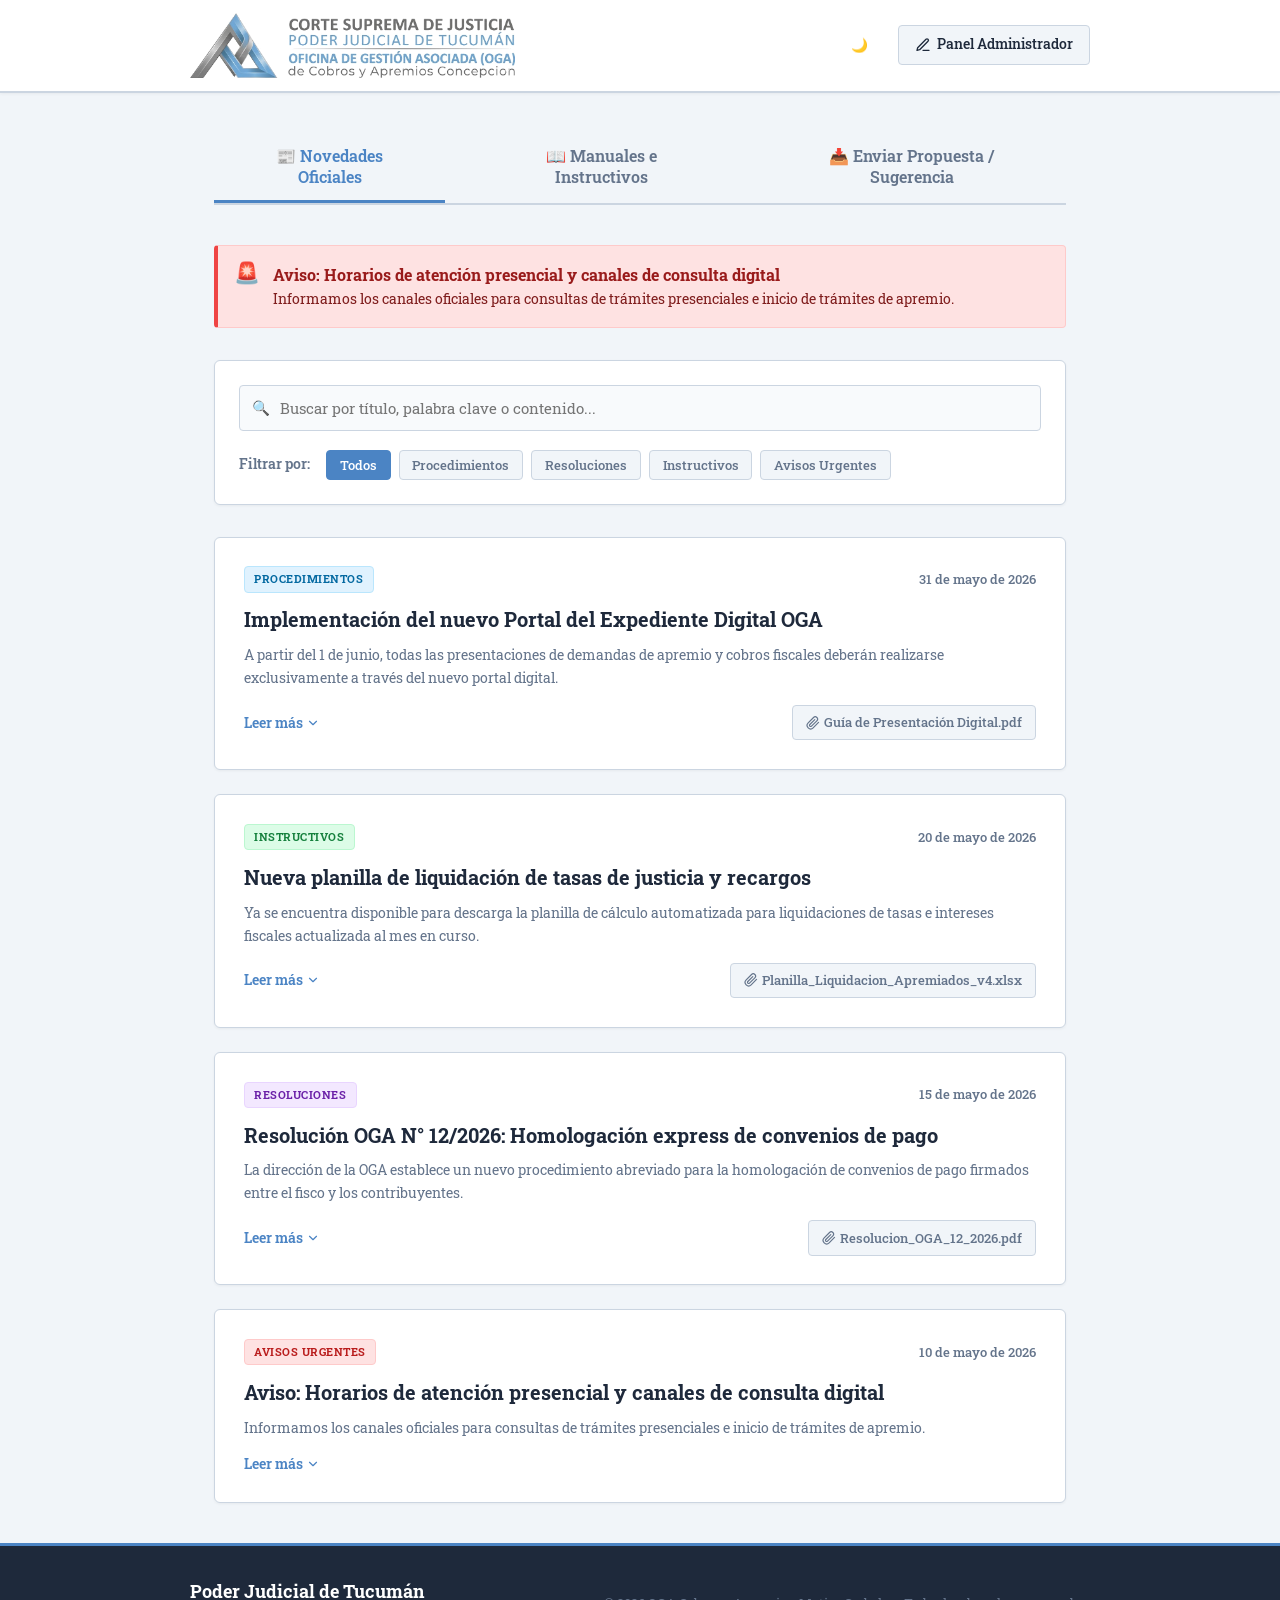
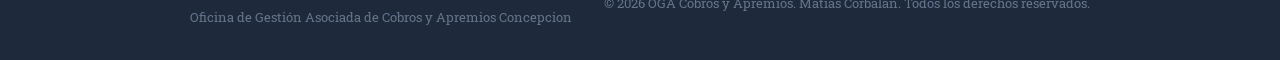
==== commit 9093f96f: "NuevaSeccion Seccion de sugerencias" ====
--- a/index.html
+++ b/index.html
@@ -44,6 +44,7 @@
     <nav class="main-nav-tabs">
       <button class="main-tab-btn active" data-main-tab="news">📰 Novedades Oficiales</button>
       <button class="main-tab-btn" data-main-tab="manuals">📖 Manuales e Instructivos</button>
+      <button class="main-tab-btn" data-main-tab="requests">📥 Enviar Propuesta / Sugerencia</button>
     </nav>
 
     <!-- Contenido Pestaña 1: Novedades -->
@@ -115,6 +116,39 @@
         </div>
       </section>
     </div>
+
+    <!-- Contenido Pestaña 3: Propuestas y Sugerencias -->
+    <div id="requests-tab-content" class="main-tab-content">
+      <section class="content-section" style="max-width: 600px; margin: 0 auto;">
+        <div class="admin-card" style="border-top: 4px solid var(--primary-light);">
+          <div style="text-align: center; margin-bottom: 1.5rem;">
+            <h2 style="font-size: 1.4rem; color: var(--primary-dark); margin-bottom: 0.3rem;">Enviar Propuesta o Sugerencia</h2>
+            <p style="color: var(--text-muted); font-size: 0.85rem;">Enviá tus consultas, correcciones u observaciones de funciones para ser evaluadas por el administrador.</p>
+          </div>
+          
+          <form id="public-request-form">
+            <div class="form-group">
+              <label for="req-name">Tu Nombre y Apellido *</label>
+              <input type="text" id="req-name" class="form-control" placeholder="Ej: Dr. Juan Pérez" required>
+            </div>
+            
+            <div class="form-group">
+              <label for="req-detail">Detalle de la Tarea / Corrección / Función *</label>
+              <textarea id="req-detail" class="form-control" placeholder="Describa claramente lo que solicita u observa en el sistema..." rows="5" required></textarea>
+            </div>
+            
+            <button type="submit" id="btn-submit-request" class="action-btn" style="width: 100%; padding: 0.75rem; margin-top: 1rem;">Enviar Propuesta</button>
+          </form>
+          
+          <div id="request-success-msg" style="display: none; text-align: center; margin-top: 1.5rem; padding: 1.5rem; background: #dcfce7; border: 1px solid #bbf7d0; color: #166534; border-radius: var(--radius-sm);">
+            <div style="font-size: 2rem; margin-bottom: 0.5rem;">✅</div>
+            <strong>¡Propuesta enviada con éxito!</strong>
+            <p style="font-size: 0.85rem; margin-top: 0.3rem; color: #14532d;">Ha sido registrada en la planilla y quedará bajo evaluación del administrador de la OGA.</p>
+            <button type="button" id="btn-new-request" class="action-btn secondary" style="margin-top: 1rem; font-size: 0.8rem; padding: 0.4rem 0.8rem;">Enviar otra propuesta</button>
+          </div>
+        </div>
+      </section>
+    </div>
   </main>
 
   <!-- Pie de Página -->
--- a/css/styles.css
+++ b/css/styles.css
@@ -716,6 +716,9 @@
 .table-actions {
   display: flex;
   gap: 0.5rem;
+  align-items: center;
+  justify-content: flex-start;
+  white-space: nowrap;
 }
 
 .action-btn.edit-btn {
